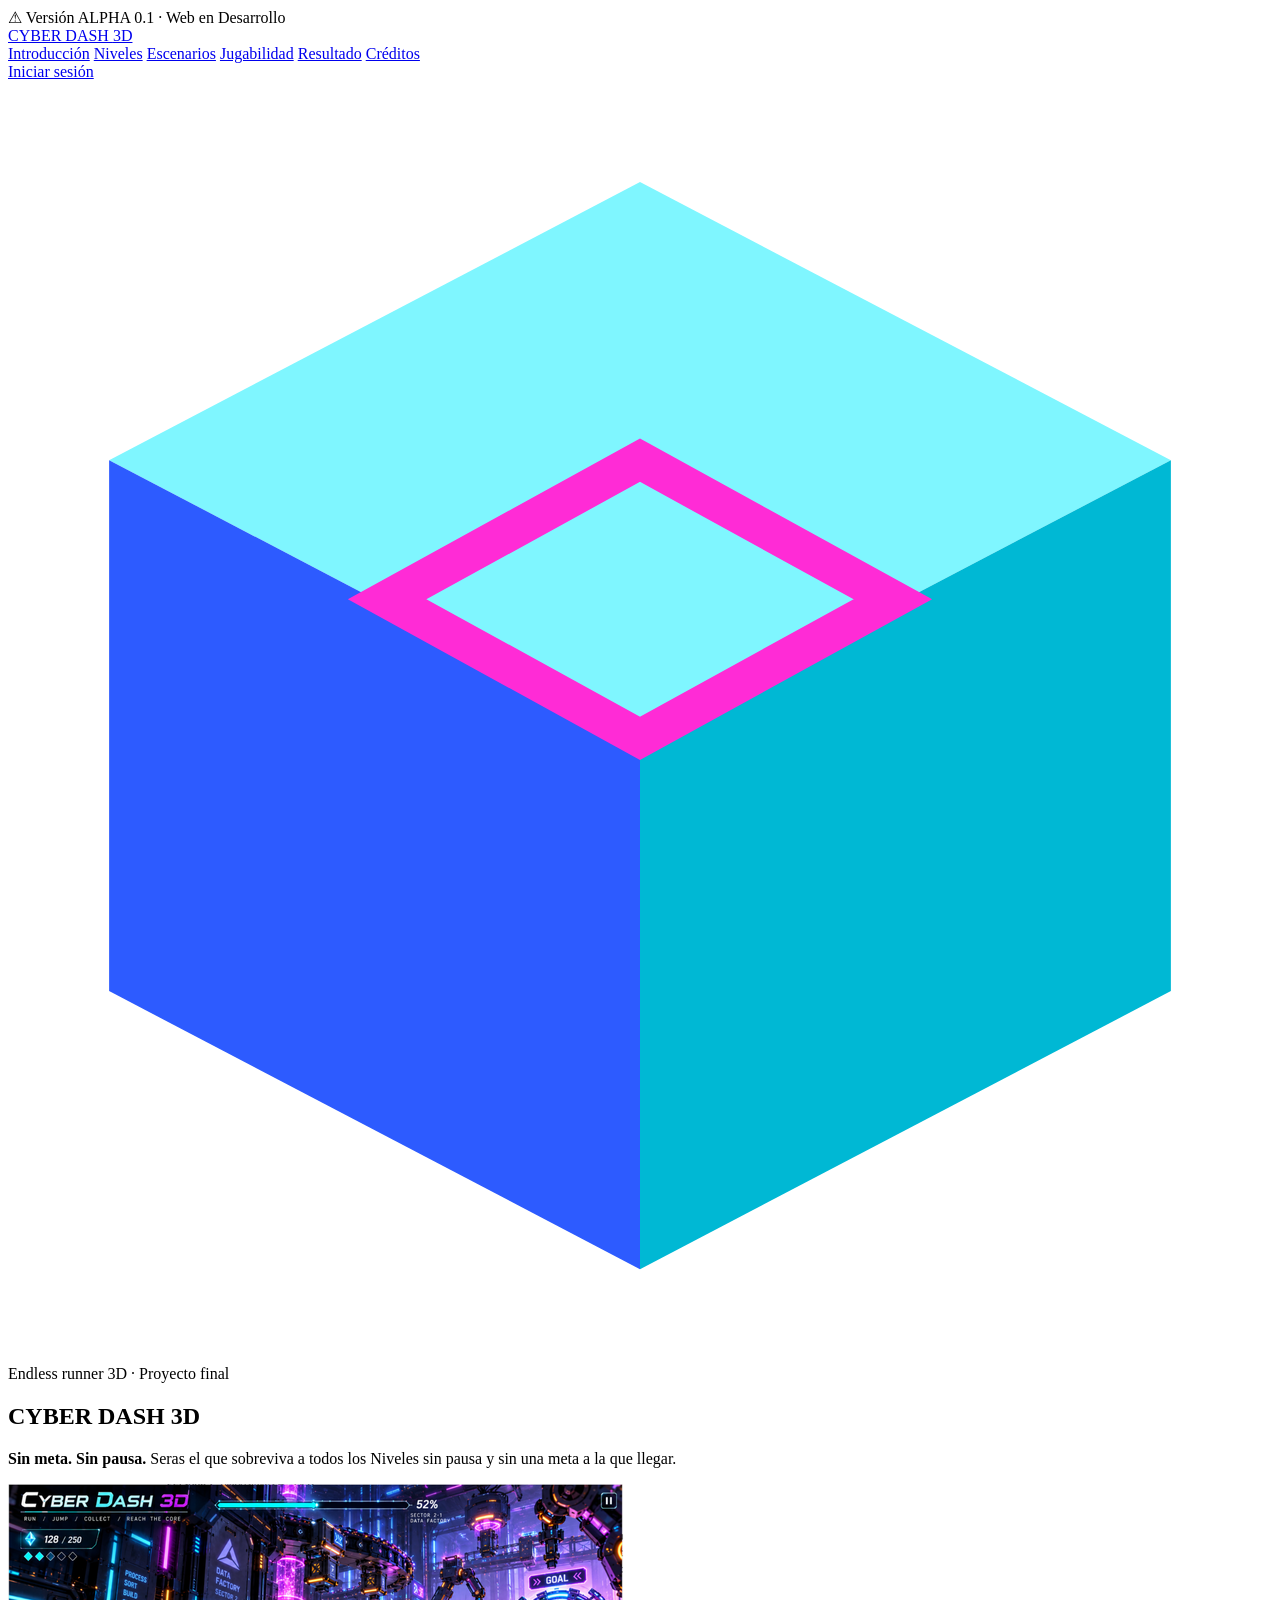
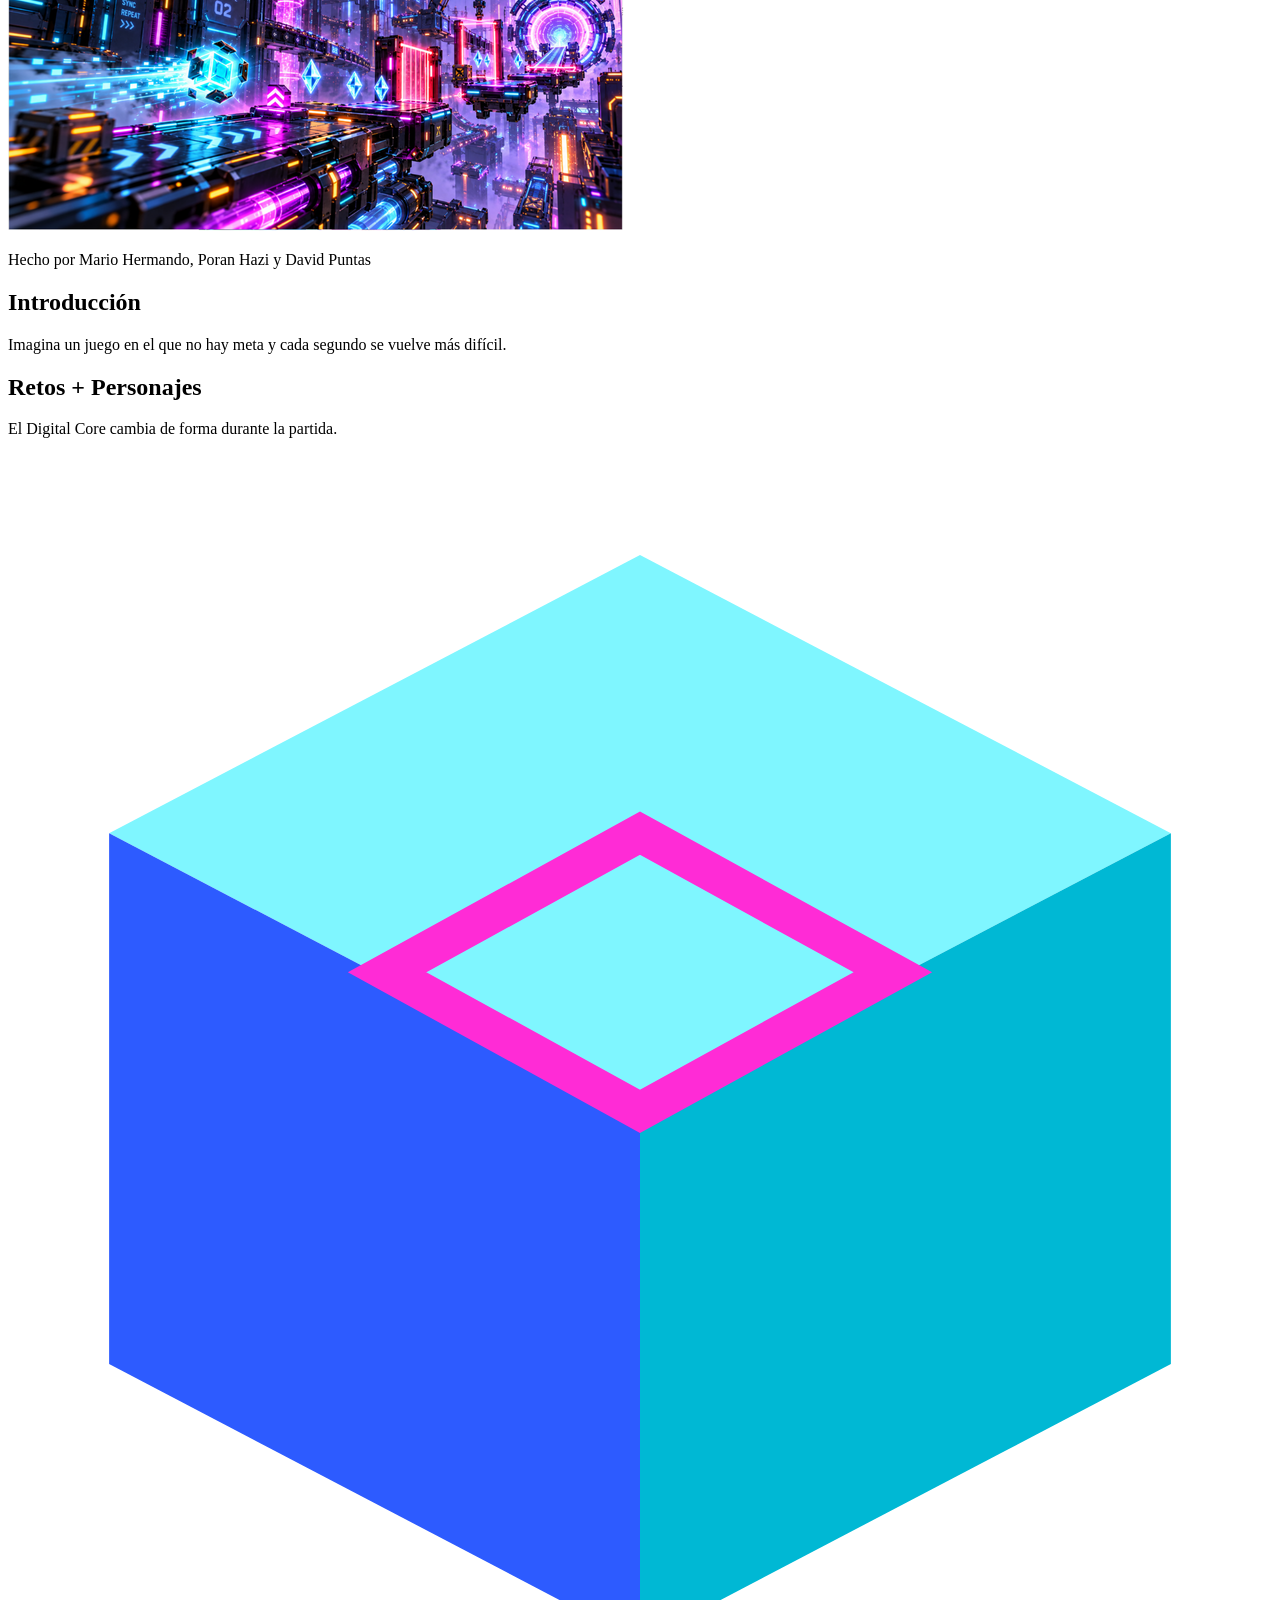
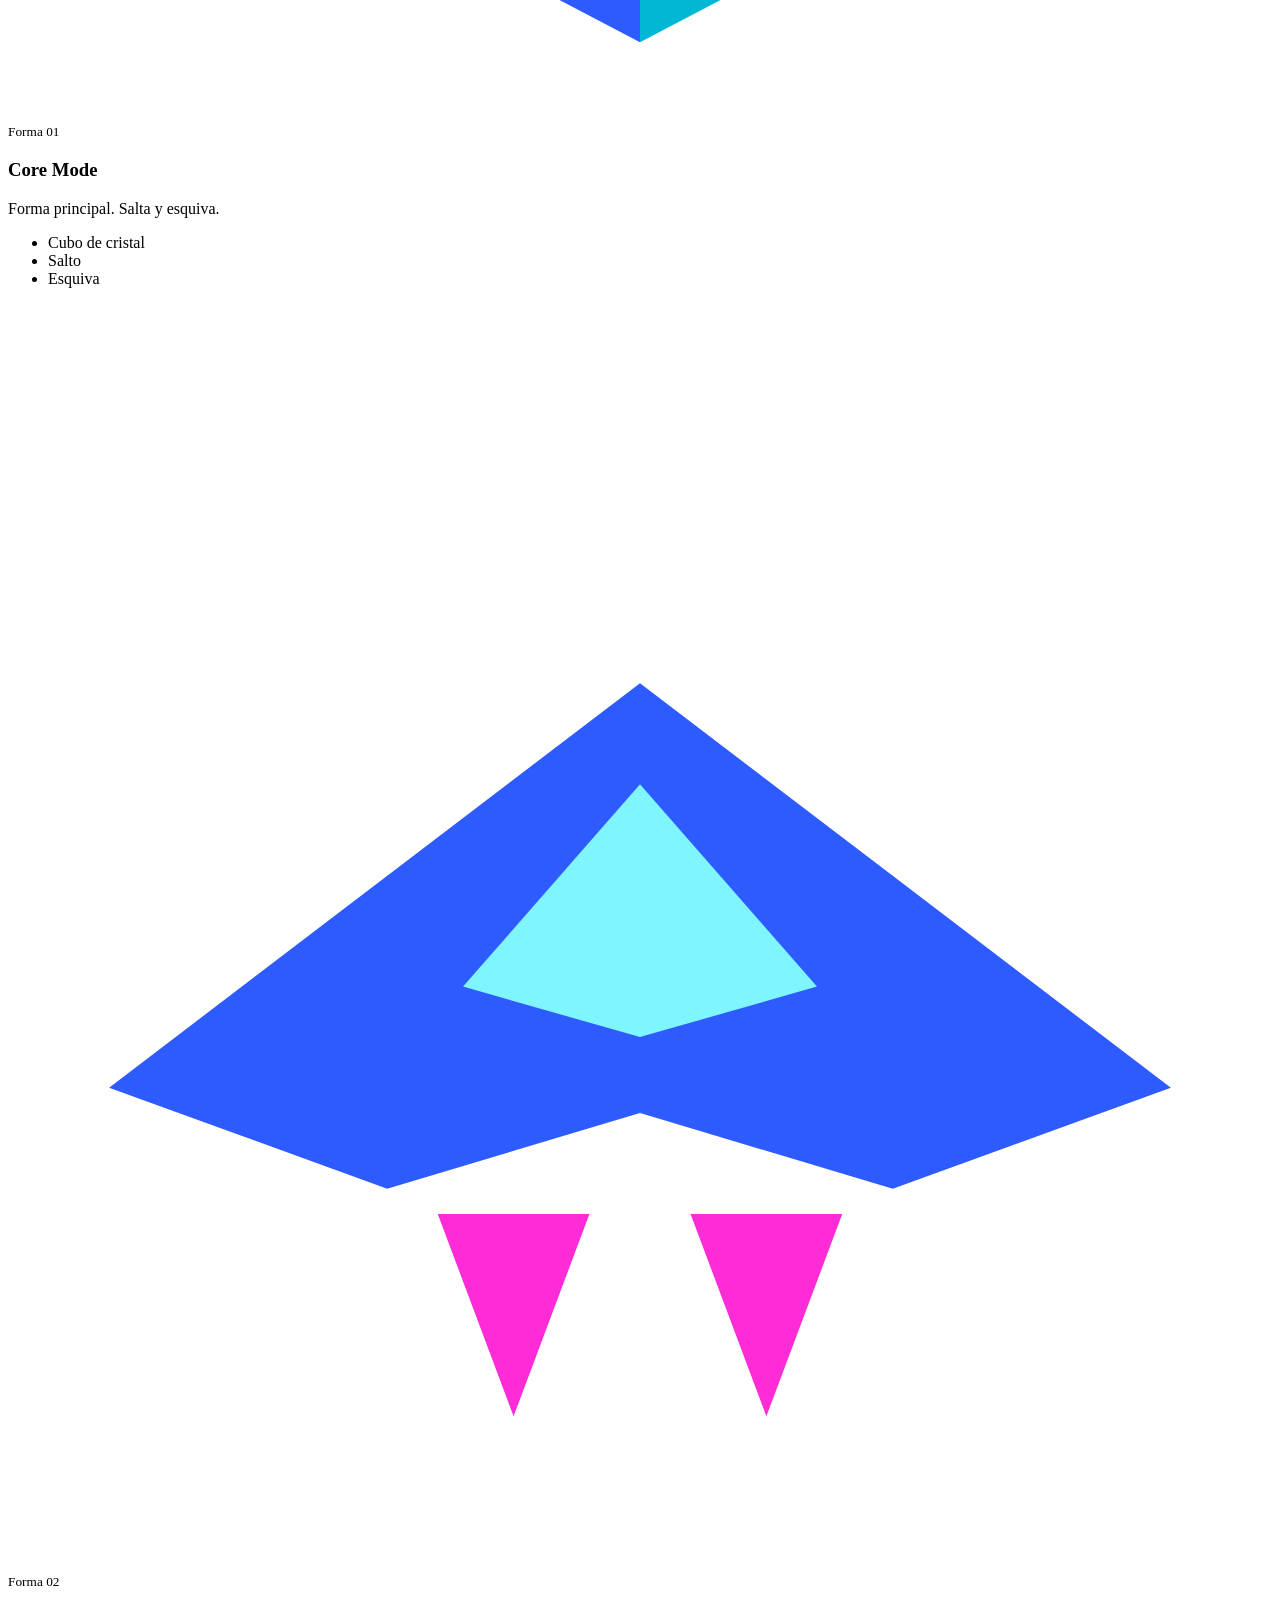
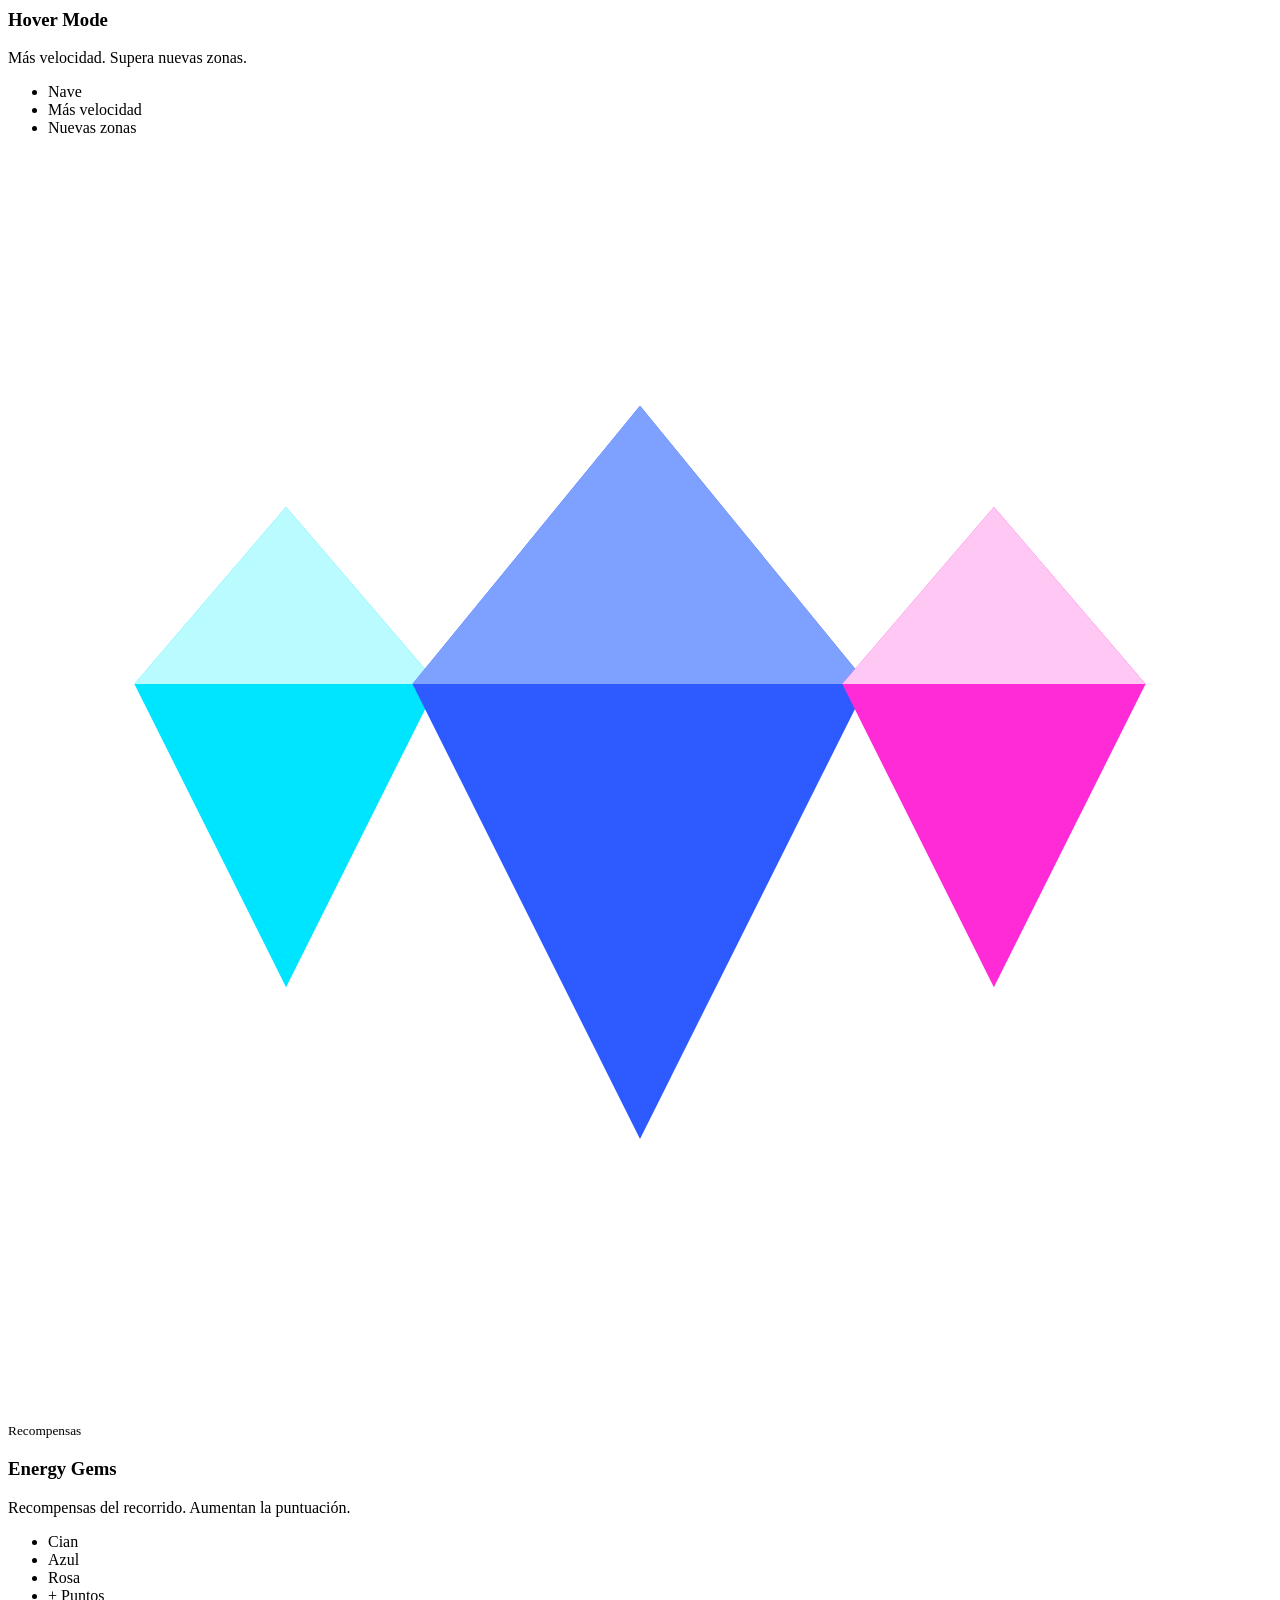
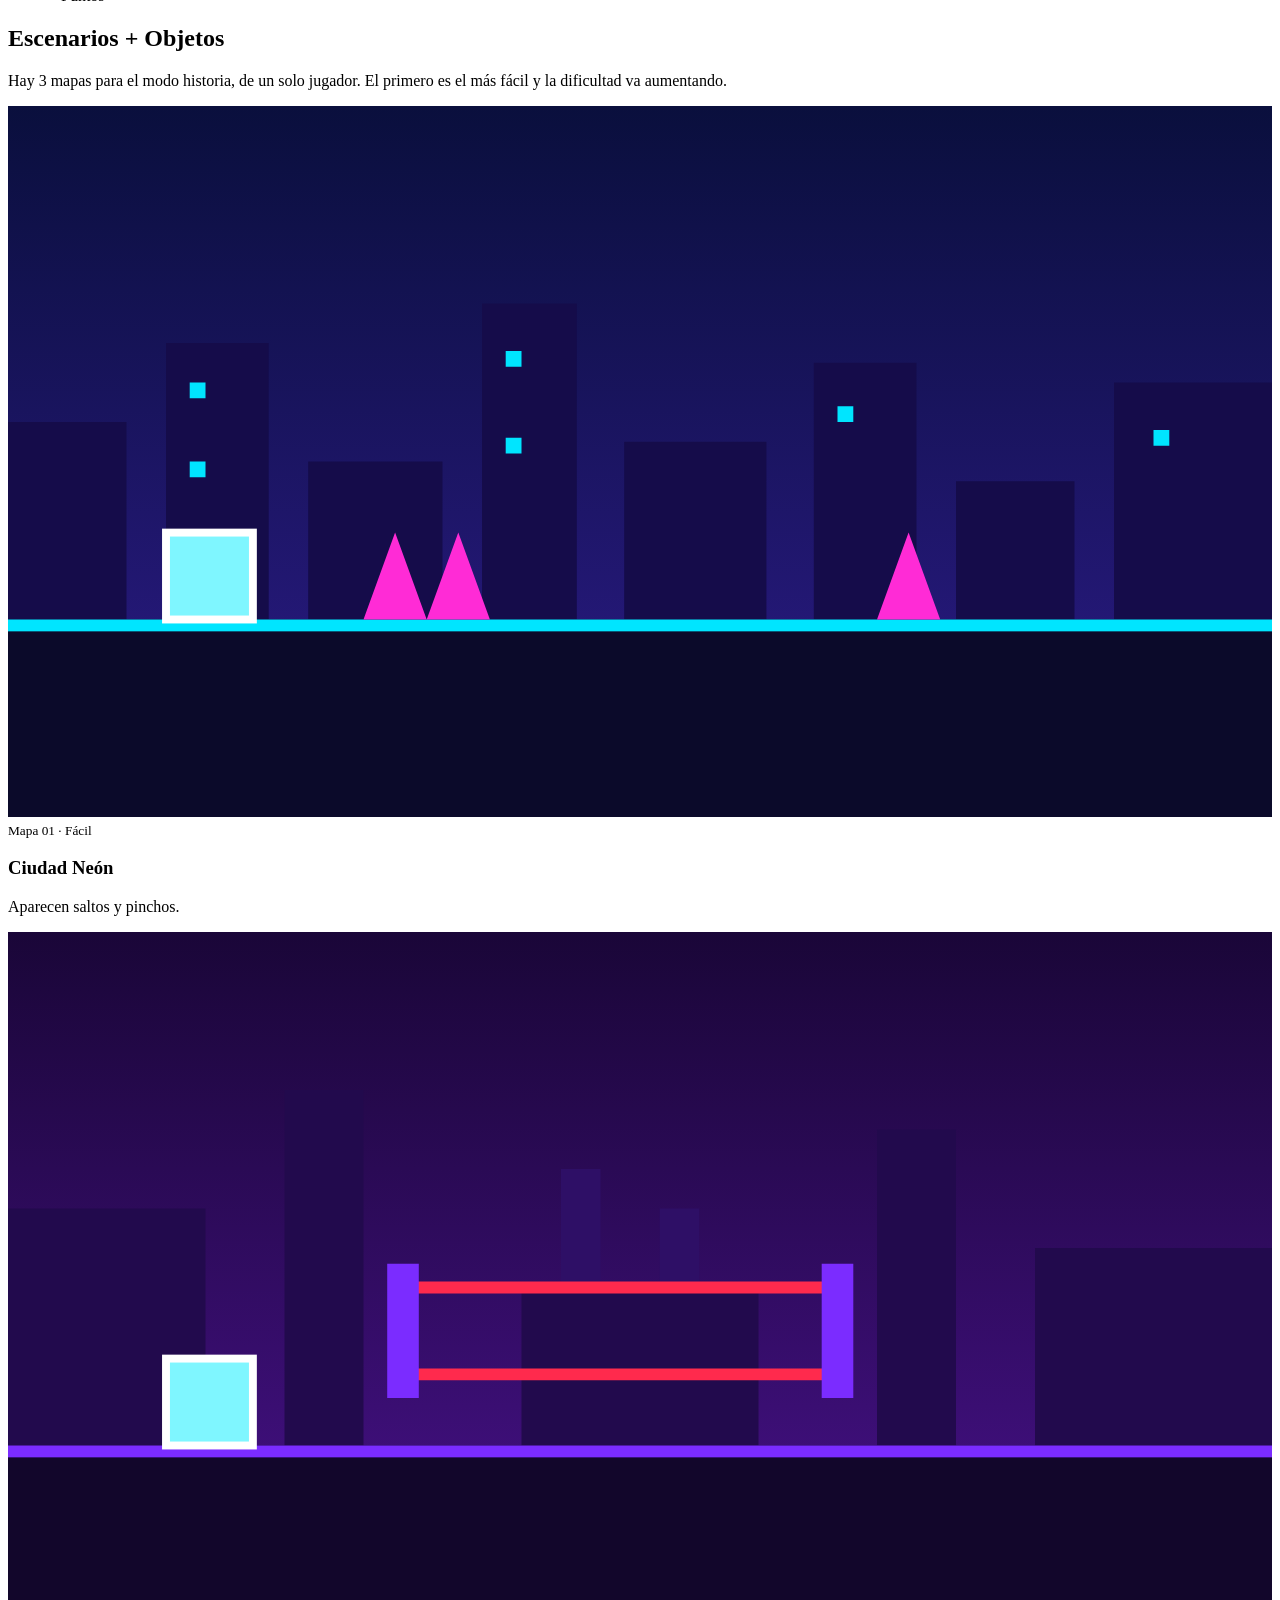
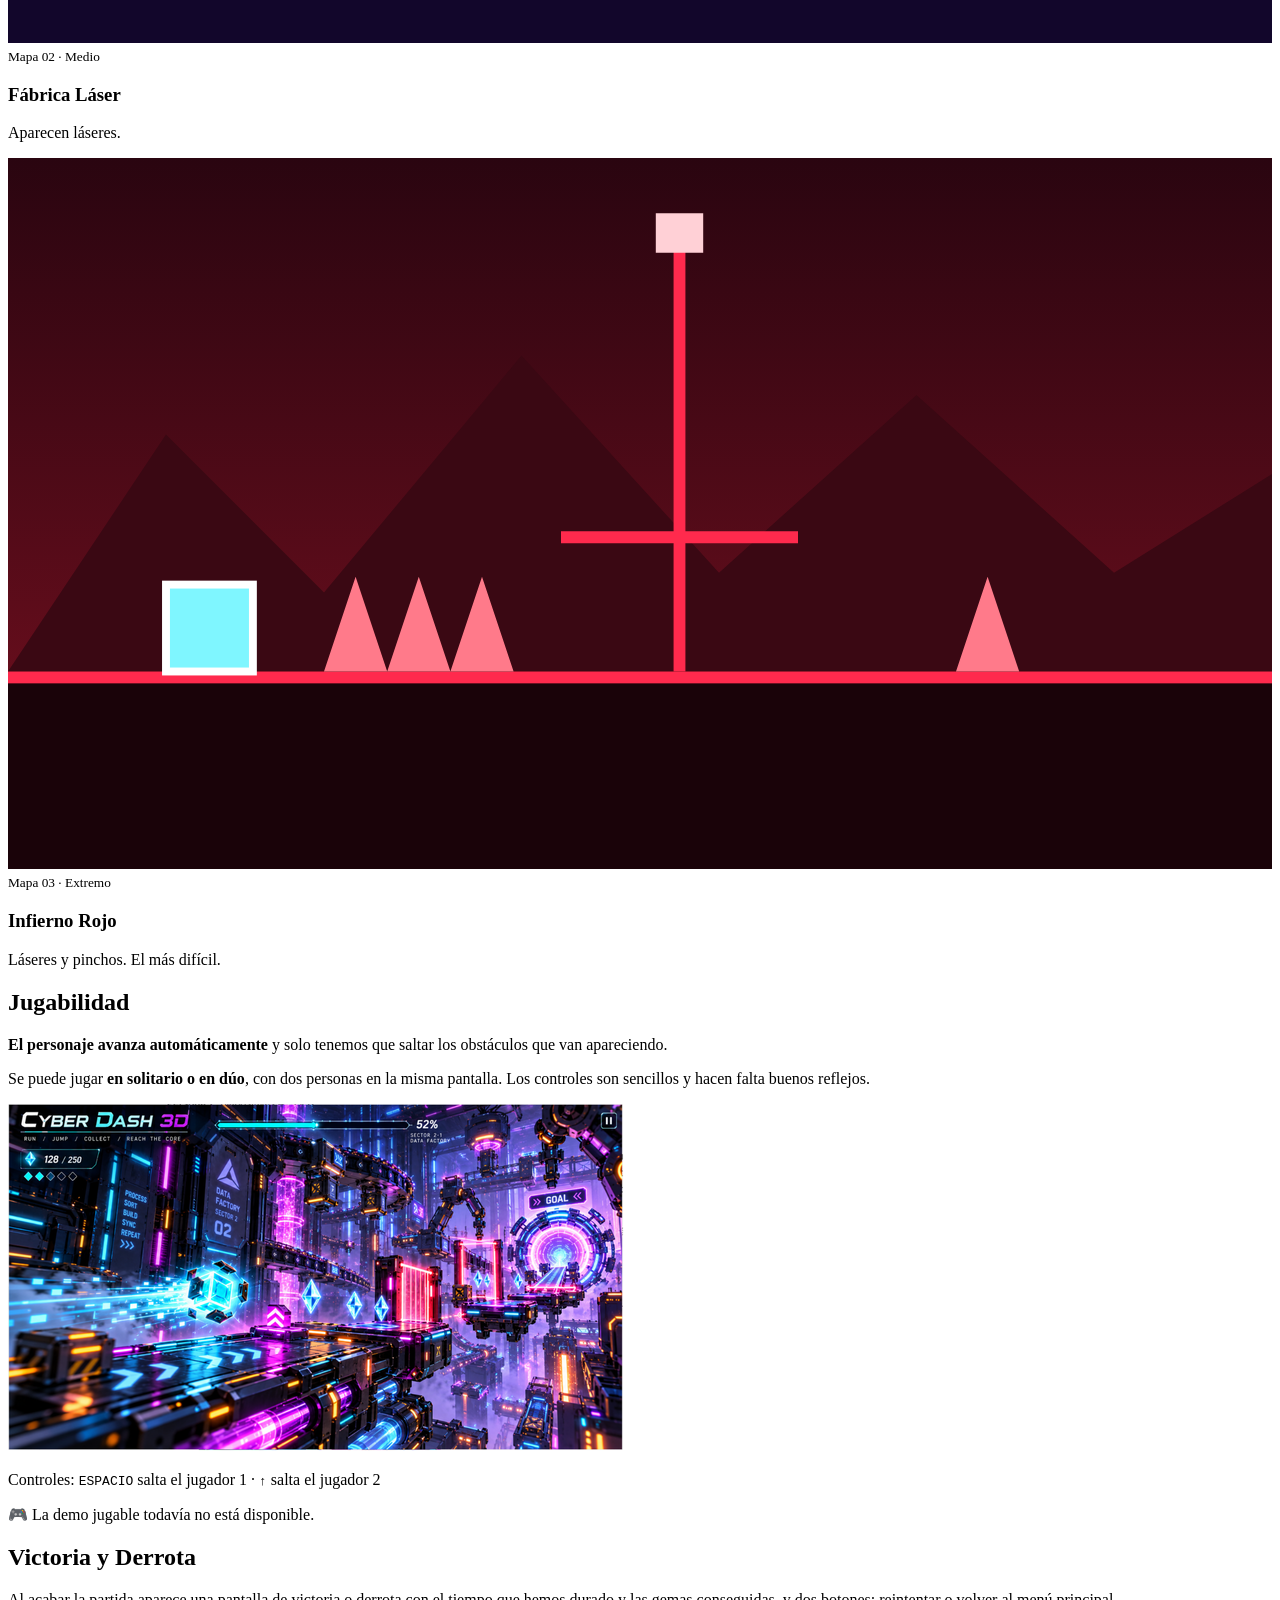
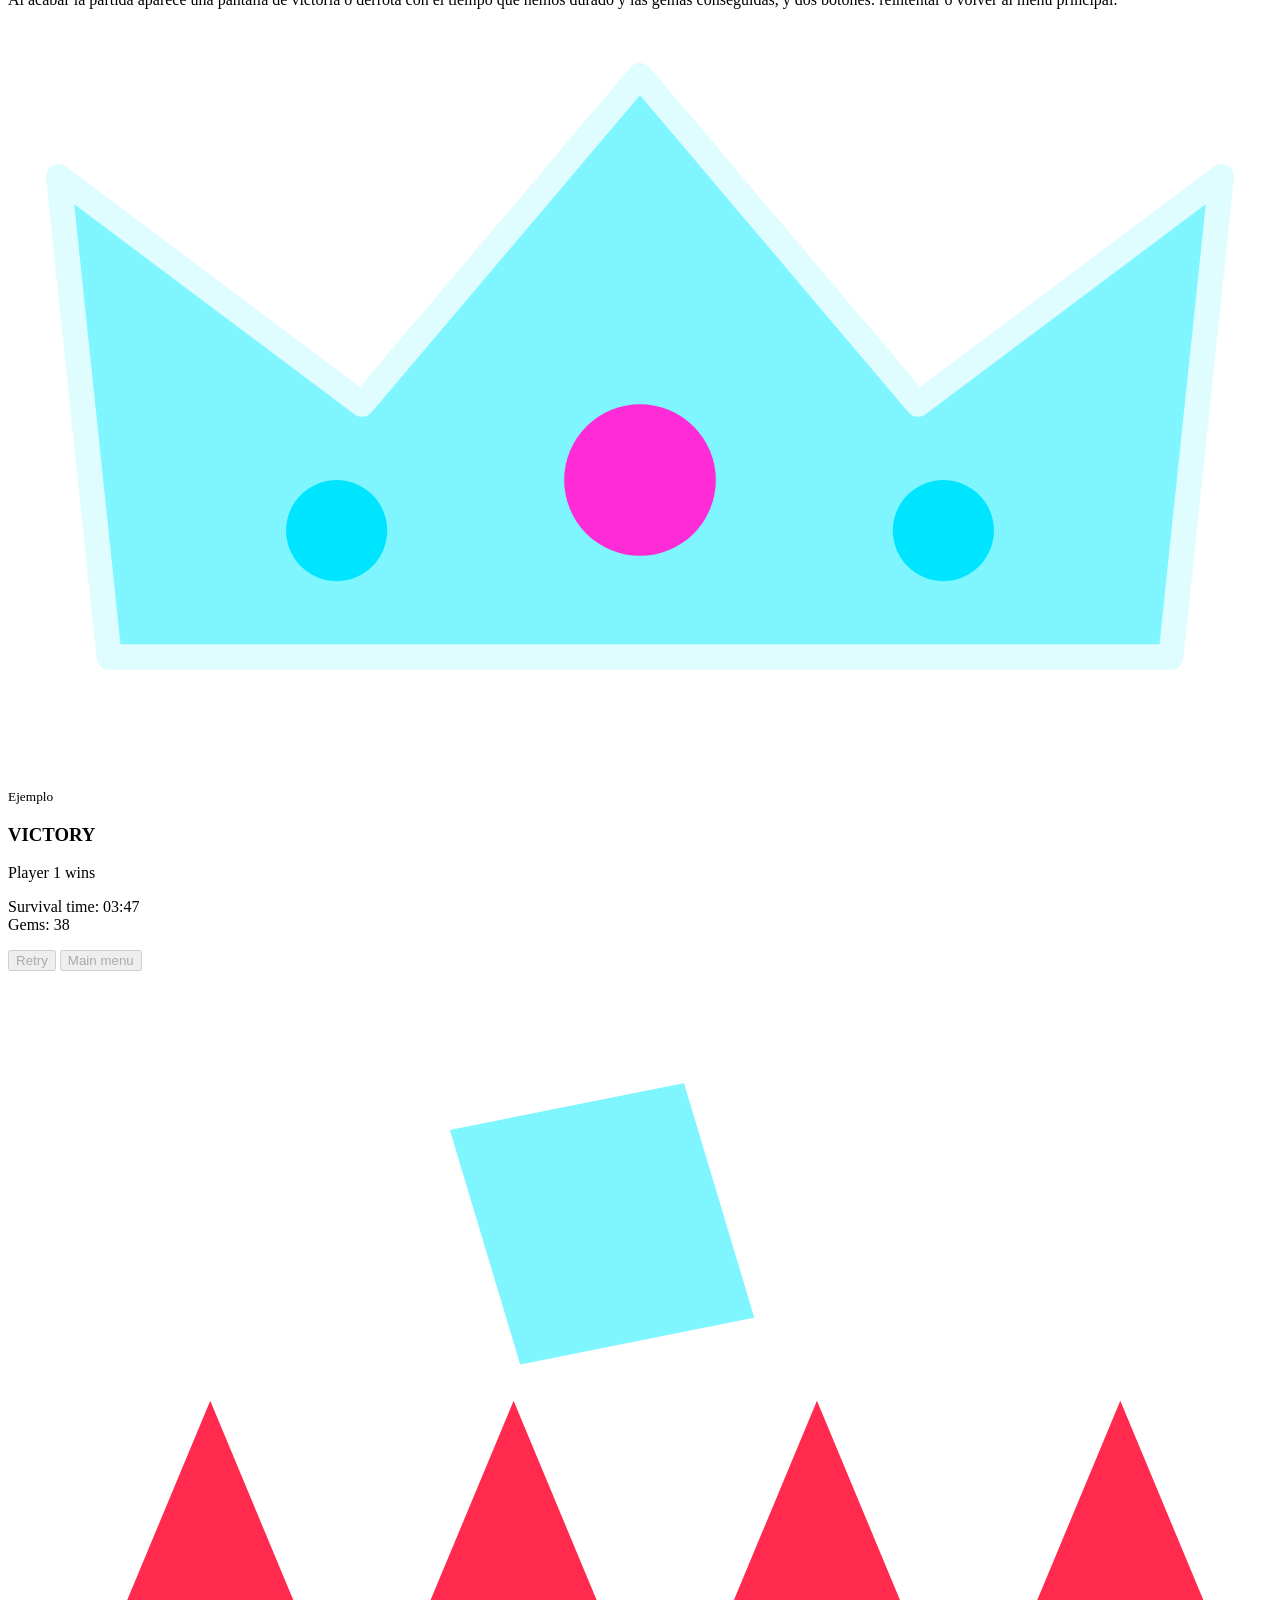
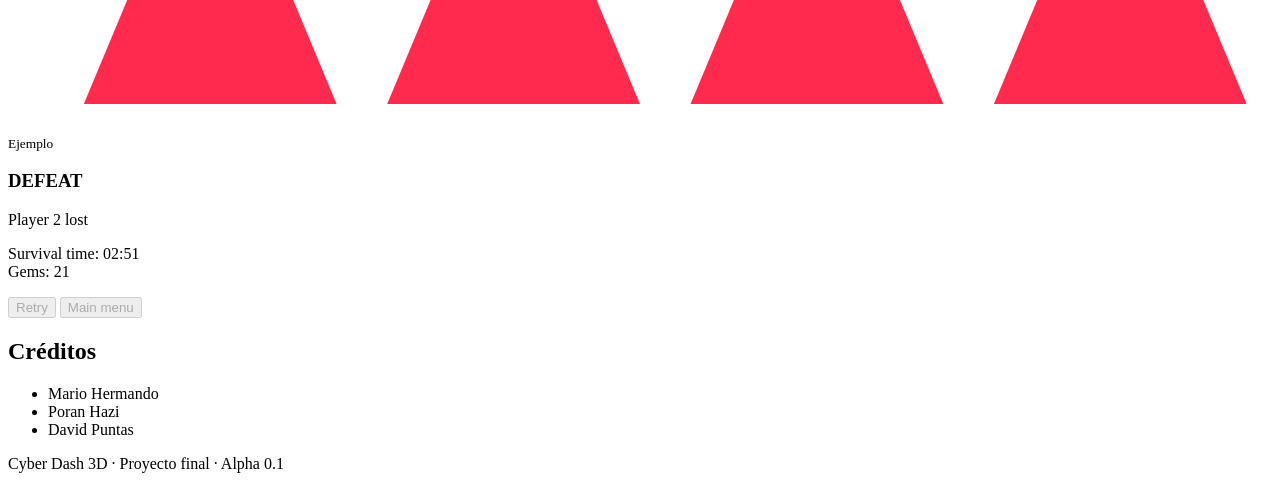
==== index.html @ bac9cc47 "Pagina" ====
<!DOCTYPE html>
<!-- ======================================================================
     CYBER DASH 3D · Prototipo ALPHA 0.1
     Archivos: index.html (estructura y contenido) + styles.css (estilo)
     Las imágenes del juego son SVG en línea (no hay archivos de imagen
     externos), así que se pueden editar directamente aquí.
 
     ÍNDICE
       1. Banner alpha
       2. Cabecera / navegación
       3. Inicio (hero)
       4. Introducción
       5. Retos + Personajes
       6. Escenarios + Objetos (3 mapas)
       7. Jugabilidad
       8. Victoria y Derrota
       9. Créditos
      10. Pie de página
     ====================================================================== -->
<html lang="es">
 
<!-- ===================== CABECERA TÉCNICA (no se ve) ===================== -->
<head>
  <!-- Codificación de caracteres (tildes, ñ, símbolos) -->
  <meta charset="utf-8">
  <!-- Hace que la página se adapte al ancho del móvil -->
  <meta name="viewport" content="width=device-width, initial-scale=1">
  <!-- Título de la pestaña del navegador -->
  <title>Cyber Dash 3D · Alpha</title>
  <!-- Descripción que usan los buscadores -->
  <meta name="description" content="Cyber Dash 3D, endless runner de Mario Hermando, Poran Hazi y David Puntas. Prototipo alpha.">
  <!-- Enlace a la hoja de estilos -->
  <link rel="stylesheet" href="styles.css">
</head>
 
<body>
 
  <!-- ===================== 1. BANNER ALPHA ===================== -->
  <!-- Franja amarilla que avisa de que la web está en construcción -->
  <div class="alpha-banner">⚠ Versión ALPHA 0.1 · Web en Desarrollo</div>
 
  <!-- ===================== 2. CABECERA / NAVEGACIÓN ===================== -->
  <header class="nav">
    <!-- Logo: lleva a la sección de inicio -->
    <a class="brand" href="#inicio">CYBER DASH <span>3D</span></a>
 
    <!-- Menú (al lado del logo): cada enlace salta a la sección con ese id -->
    <nav>
      <a href="#introduccion">Introducción</a>
      <a href="#retos">Niveles</a>
      <a href="#escenarios">Escenarios</a>
      <a href="#jugabilidad">Jugabilidad</a>
      <a href="#resultados">Resultado</a>
      <a href="#creditos">Créditos</a>
    </nav>
 
    <!-- Botón de iniciar sesión (a la derecha). Todavía no hace nada: es solo diseño -->
    <a class="login" href="#">Iniciar sesión</a>
  </header>
 
  <!-- ===================== CONTENIDO PRINCIPAL ===================== -->
  <main>
 
    <!-- ===================== 3. INICIO (HERO) ===================== -->
    <section class="hero" id="inicio">
 
      <!-- IMAGEN: Digital Core, el cubo protagonista (cubo isométrico) -->
      <svg class="art hero-art" viewBox="0 0 100 100" role="img" aria-label="Digital Core, el cubo de energía">
        <!-- Cara superior -->
        <path d="M50 8 92 30 50 52 8 30z" fill="#7ff6ff"/>
        <!-- Cara izquierda -->
        <path d="M8 30 50 52 50 94 8 72z" fill="#2d5bff"/>
        <!-- Cara derecha -->
        <path d="M92 30 50 52 50 94 92 72z" fill="#00b8d4"/>
        <!-- Detalle magenta del centro -->
        <path d="M50 30 70 41 50 52 30 41z" fill="none" stroke="#ff2bd6" stroke-width="3"/>
      </svg>
 
      <!-- Etiqueta pequeña sobre el título -->
      <p class="tag">Endless runner 3D · Proyecto final</p>
      <!-- Título principal -->
      <h1>CYBER DASH <span>3D</span></h1>
      <!-- Frase descriptiva -->
      <p class="sub"><strong>Sin meta. Sin pausa.</strong> Seras el que sobreviva a todos los Niveles sin pausa y sin una meta a la que llegar.</p>
      <!-- Captura del juego (solo imagen, sin enlace) -->
      <img class="hero-shot" src="cyber-dash.png" alt="Captura de Cyber Dash 3D: el cubo corriendo por la Data Factory">
      <!-- Autores -->
      <p class="authors">Hecho por Mario Hermando, Poran Hazi y David Puntas</p>
    </section>
 
    <!-- ===================== 4. INTRODUCCIÓN ===================== -->
    <section id="introduccion">
      <h2>Introducción</h2>
      <p class="lead">Imagina un juego en el que no hay meta y cada segundo se vuelve más difícil.</p>
    </section>
 
    <!-- ===================== 5. RETOS + PERSONAJES ===================== -->
    <section id="retos">
      <h2>Retos + Personajes</h2>
      <p class="lead">El Digital Core cambia de forma durante la partida.</p>
 
      <!-- Rejilla de 3 tarjetas -->
      <div class="grid">
 
        <!-- Tarjeta 1: forma principal -->
        <article class="card">
          <!-- IMAGEN: cubo de cristal (Core Mode) -->
          <svg class="art card-art" viewBox="0 0 100 100" role="img" aria-label="Core Mode: cubo de cristal">
            <path d="M50 8 92 30 50 52 8 30z" fill="#7ff6ff"/>
            <path d="M8 30 50 52 50 94 8 72z" fill="#2d5bff"/>
            <path d="M92 30 50 52 50 94 92 72z" fill="#00b8d4"/>
            <path d="M50 30 70 41 50 52 30 41z" fill="none" stroke="#ff2bd6" stroke-width="3"/>
          </svg>
          <small>Forma 01</small>
          <h3>Core Mode</h3>
          <p>Forma principal. Salta y esquiva.</p>
          <ul><li>Cubo de cristal</li><li>Salto</li><li>Esquiva</li></ul>
        </article>
 
        <!-- Tarjeta 2: transformación en nave -->
        <article class="card">
          <!-- IMAGEN: nave (Hover Mode) -->
          <svg class="art card-art" viewBox="0 0 100 100" role="img" aria-label="Hover Mode: nave">
            <!-- Cuerpo de la nave -->
            <path d="M8 62 50 30 92 62 70 70 50 64 30 70z" fill="#2d5bff"/>
            <!-- Cabina -->
            <path d="M36 54 50 38 64 54 50 58z" fill="#7ff6ff"/>
            <!-- Propulsores -->
            <path d="M34 72 40 88 46 72zM54 72 60 88 66 72z" fill="#ff2bd6"/>
          </svg>
          <small>Forma 02</small>
          <h3>Hover Mode</h3>
          <p>Más velocidad. Supera nuevas zonas.</p>
          <ul><li>Nave</li><li>Más velocidad</li><li>Nuevas zonas</li></ul>
        </article>
 
        <!-- Tarjeta 3: recompensas -->
        <article class="card">
          <!-- IMAGEN: las tres gemas de energía (cian, azul y rosa) -->
          <svg class="art card-art" viewBox="0 0 100 100" role="img" aria-label="Energy Gems: gemas cian, azul y rosa">
            <!-- Gema cian -->
            <path d="M22 28 34 42 22 66 10 42z" fill="#00e5ff"/>
            <path d="M22 28 34 42H10z" fill="#b9fbff"/>
            <!-- Gema azul (central, más grande) -->
            <path d="M50 20 68 42 50 78 32 42z" fill="#2d5bff"/>
            <path d="M50 20 68 42H32z" fill="#7ea0ff"/>
            <!-- Gema rosa -->
            <path d="M78 28 90 42 78 66 66 42z" fill="#ff2bd6"/>
            <path d="M78 28 90 42H66z" fill="#ffc8f4"/>
          </svg>
          <small>Recompensas</small>
          <h3>Energy Gems</h3>
          <p>Recompensas del recorrido. Aumentan la puntuación.</p>
          <ul><li>Cian</li><li>Azul</li><li>Rosa</li><li>+ Puntos</li></ul>
        </article>
      </div>
    </section>
 
    <!-- ===================== 6. ESCENARIOS + OBJETOS ===================== -->
    <section id="escenarios">
      <h2>Escenarios + Objetos</h2>
      <p class="lead">Hay 3 mapas para el modo historia, de un solo jugador. El primero es el más fácil y la dificultad va aumentando.</p>
 
      <div class="grid">
 
        <!-- MAPA 1: Ciudad Neón (azul/cian, saltos y pinchos) -->
        <article class="card">
          <svg class="art map-art" viewBox="0 0 320 180" role="img" aria-label="Mapa 1: ciudad neón con edificios y pinchos">
            <defs>
              <!-- Degradado del cielo -->
              <linearGradient id="sky1" x1="0" y1="0" x2="0" y2="1">
                <stop offset="0" stop-color="#0a0f3d"/><stop offset="1" stop-color="#2d1b8a"/>
              </linearGradient>
            </defs>
            <!-- Fondo -->
            <rect width="320" height="180" fill="url(#sky1)"/>
            <!-- Edificios de fondo -->
            <path d="M0 130V80h30v50zM40 130V60h26v70zM76 130V90h34v40zM120 130V50h24v80zM156 130V85h36v45zM204 130V65h26v65zM240 130V95h30v35zM280 130V70h40v60z" fill="#150c4a"/>
            <!-- Ventanas de neón -->
            <path d="M46 70h4v4h-4zM46 90h4v4h-4zM126 62h4v4h-4zM126 84h4v4h-4zM210 76h4v4h-4zM290 82h4v4h-4z" fill="#00e5ff"/>
            <!-- Suelo / autopista -->
            <rect y="130" width="320" height="50" fill="#0b0a2a"/>
            <!-- Línea de neón del suelo -->
            <rect y="130" width="320" height="3" fill="#00e5ff"/>
            <!-- Pinchos -->
            <path d="M90 130l8-22 8 22zM106 130l8-22 8 22zM220 130l8-22 8 22z" fill="#ff2bd6"/>
            <!-- Jugador (cubo) -->
            <rect x="40" y="108" width="22" height="22" fill="#7ff6ff" stroke="#fff" stroke-width="2"/>
          </svg>
          <small>Mapa 01 · Fácil</small>
          <h3>Ciudad Neón</h3>
          <p>Aparecen saltos y pinchos.</p>
        </article>
 
        <!-- MAPA 2: Fábrica Láser (violeta, láseres) -->
        <article class="card">
          <svg class="art map-art" viewBox="0 0 320 180" role="img" aria-label="Mapa 2: fábrica violeta con láseres">
            <defs>
              <linearGradient id="sky2" x1="0" y1="0" x2="0" y2="1">
                <stop offset="0" stop-color="#1a0638"/><stop offset="1" stop-color="#4a128f"/>
              </linearGradient>
            </defs>
            <rect width="320" height="180" fill="url(#sky2)"/>
            <!-- Estructuras industriales -->
            <path d="M0 130V70h50v60zM70 130V40h20v90zM130 130V90h60v40zM220 130V50h20v80zM260 130V80h60v50z" fill="#220a4d"/>
            <!-- Chimeneas -->
            <path d="M140 90V60h10v30zM165 90V70h10v20z" fill="#2e0f66"/>
            <!-- Suelo -->
            <rect y="130" width="320" height="50" fill="#12062b"/>
            <rect y="130" width="320" height="3" fill="#7b2cff"/>
            <!-- Láseres (rayos rojos horizontales con emisores) -->
            <path d="M100 90H210M100 112H210" stroke="#ff2a4d" stroke-width="3"/>
            <path d="M96 84h8v34h-8zM206 84h8v34h-8z" fill="#7b2cff"/>
            <!-- Jugador -->
            <rect x="40" y="108" width="22" height="22" fill="#7ff6ff" stroke="#fff" stroke-width="2"/>
          </svg>
          <small>Mapa 02 · Medio</small>
          <h3>Fábrica Láser</h3>
          <p>Aparecen láseres.</p>
        </article>
 
        <!-- MAPA 3: Infierno Rojo (rojo, láseres y pinchos) -->
        <article class="card">
          <svg class="art map-art" viewBox="0 0 320 180" role="img" aria-label="Mapa 3: infierno rojo con láseres y pinchos">
            <defs>
              <linearGradient id="sky3" x1="0" y1="0" x2="0" y2="1">
                <stop offset="0" stop-color="#2a0510"/><stop offset="1" stop-color="#7a1020"/>
              </linearGradient>
            </defs>
            <rect width="320" height="180" fill="url(#sky3)"/>
            <!-- Montañas rojas del fondo -->
            <path d="M0 130 40 70 80 110 130 50 180 105 230 60 280 105 320 80V130z" fill="#3a0813"/>
            <!-- Suelo -->
            <rect y="130" width="320" height="50" fill="#1a0309"/>
            <rect y="130" width="320" height="3" fill="#ff2a4d"/>
            <!-- Pinchos -->
            <path d="M80 130l8-24 8 24zM96 130l8-24 8 24zM112 130l8-24 8 24zM240 130l8-24 8 24z" fill="#ff7a8a"/>
            <!-- Láser vertical y horizontal -->
            <path d="M170 20V130M140 96H200" stroke="#ff2a4d" stroke-width="3"/>
            <path d="M164 14h12v10h-12z" fill="#ffd0d6"/>
            <!-- Jugador -->
            <rect x="40" y="108" width="22" height="22" fill="#7ff6ff" stroke="#fff" stroke-width="2"/>
          </svg>
          <small>Mapa 03 · Extremo</small>
          <h3>Infierno Rojo</h3>
          <p>Láseres y pinchos. El más difícil.</p>
        </article>
      </div>
    </section>
 
    <!-- ===================== 7. JUGABILIDAD ===================== -->
    <section id="jugabilidad">
      <h2>Jugabilidad</h2>
 
      <!-- Dos tarjetas explicando cómo se juega -->
      <div class="grid two">
        <div class="card">
          <p><strong>El personaje avanza automáticamente</strong> y solo tenemos que saltar los obstáculos que van apareciendo.</p>
        </div>
        <div class="card">
          <p>Se puede jugar <strong>en solitario o en dúo</strong>, con dos personas en la misma pantalla. Los controles son sencillos y hacen falta buenos reflejos.</p>
        </div>
      </div>
 
      <!-- Captura del juego -->
      <img class="shot" src="cyber-dash.png" alt="Captura de Cyber Dash 3D: sector 2-1 Data Factory">
 
      <!-- Controles (kbd = tecla del teclado) -->
      <p class="note">Controles: <kbd>ESPACIO</kbd> salta el jugador 1 · <kbd>↑</kbd> salta el jugador 2</p>
      <!-- Aviso: el minijuego se ha quitado en esta fase -->
      <p class="note">🎮 La demo jugable todavía no está disponible.</p>
    </section>
 
    <!-- ===================== 8. VICTORIA Y DERROTA ===================== -->
    <section id="resultados">
      <h2>Victoria y Derrota</h2>
      <p class="lead">Al acabar la partida aparece una pantalla de victoria o derrota con el tiempo que hemos durado y las gemas conseguidas, y dos botones: reintentar o volver al menú principal.</p>
 
      <div class="grid two">
 
        <!-- Pantalla de VICTORIA (ejemplo) -->
        <article class="card win">
          <!-- IMAGEN: corona de victoria -->
          <svg class="art card-art" viewBox="0 0 100 60" role="img" aria-label="Corona de victoria">
            <path d="M8 50 4 12l24 18L50 4l22 26 24-18-4 38z" fill="#7ff6ff" stroke="#dffcff" stroke-width="2" stroke-linejoin="round"/>
            <circle cx="50" cy="36" r="6" fill="#ff2bd6"/>
            <circle cx="26" cy="40" r="4" fill="#00e5ff"/>
            <circle cx="74" cy="40" r="4" fill="#00e5ff"/>
          </svg>
          <small>Ejemplo</small>
          <h3>VICTORY</h3>
          <p>Player 1 wins</p>
          <p>Survival time: 03:47<br>Gems: 38</p>
          <!-- Botones desactivados (aún no hay juego) -->
          <button class="btn" type="button" disabled>Retry</button>
          <button class="btn ghost" type="button" disabled>Main menu</button>
        </article>
 
        <!-- Pantalla de DERROTA (ejemplo) -->
        <article class="card lose">
          <!-- IMAGEN: cubo roto con pinchos (derrota) -->
          <svg class="art card-art" viewBox="0 0 100 60" role="img" aria-label="Cubo sobre pinchos: derrota">
            <!-- Pinchos -->
            <path d="M6 58l10-24 10 24zM30 58l10-24 10 24zM54 58l10-24 10 24zM78 58l10-24 10 24z" fill="#ff2a4d"/>
            <!-- Cubo caído -->
            <path d="M34 12 54 8 60 28 40 32z" fill="#7ff6ff" stroke="#fff" stroke-width="1.5"/>
          </svg>
          <small>Ejemplo</small>
          <h3>DEFEAT</h3>
          <p>Player 2 lost</p>
          <p>Survival time: 02:51<br>Gems: 21</p>
          <button class="btn" type="button" disabled>Retry</button>
          <button class="btn ghost" type="button" disabled>Main menu</button>
        </article>
      </div>
    </section>
 
    <!-- ===================== 9. CRÉDITOS ===================== -->
    <section id="creditos">
      <h2>Créditos</h2>
      <!-- Lista de integrantes del equipo -->
      <ul class="credits">
        <li>Mario Hermando</li>
        <li>Poran Hazi</li>
        <li>David Puntas</li>
      </ul>
    </section>
 
  </main>
 
  <!-- ===================== 10. PIE DE PÁGINA ===================== -->
  <footer>
    <p>Cyber Dash 3D · Proyecto final · Alpha 0.1</p>
  </footer>
 
</body>
</html>
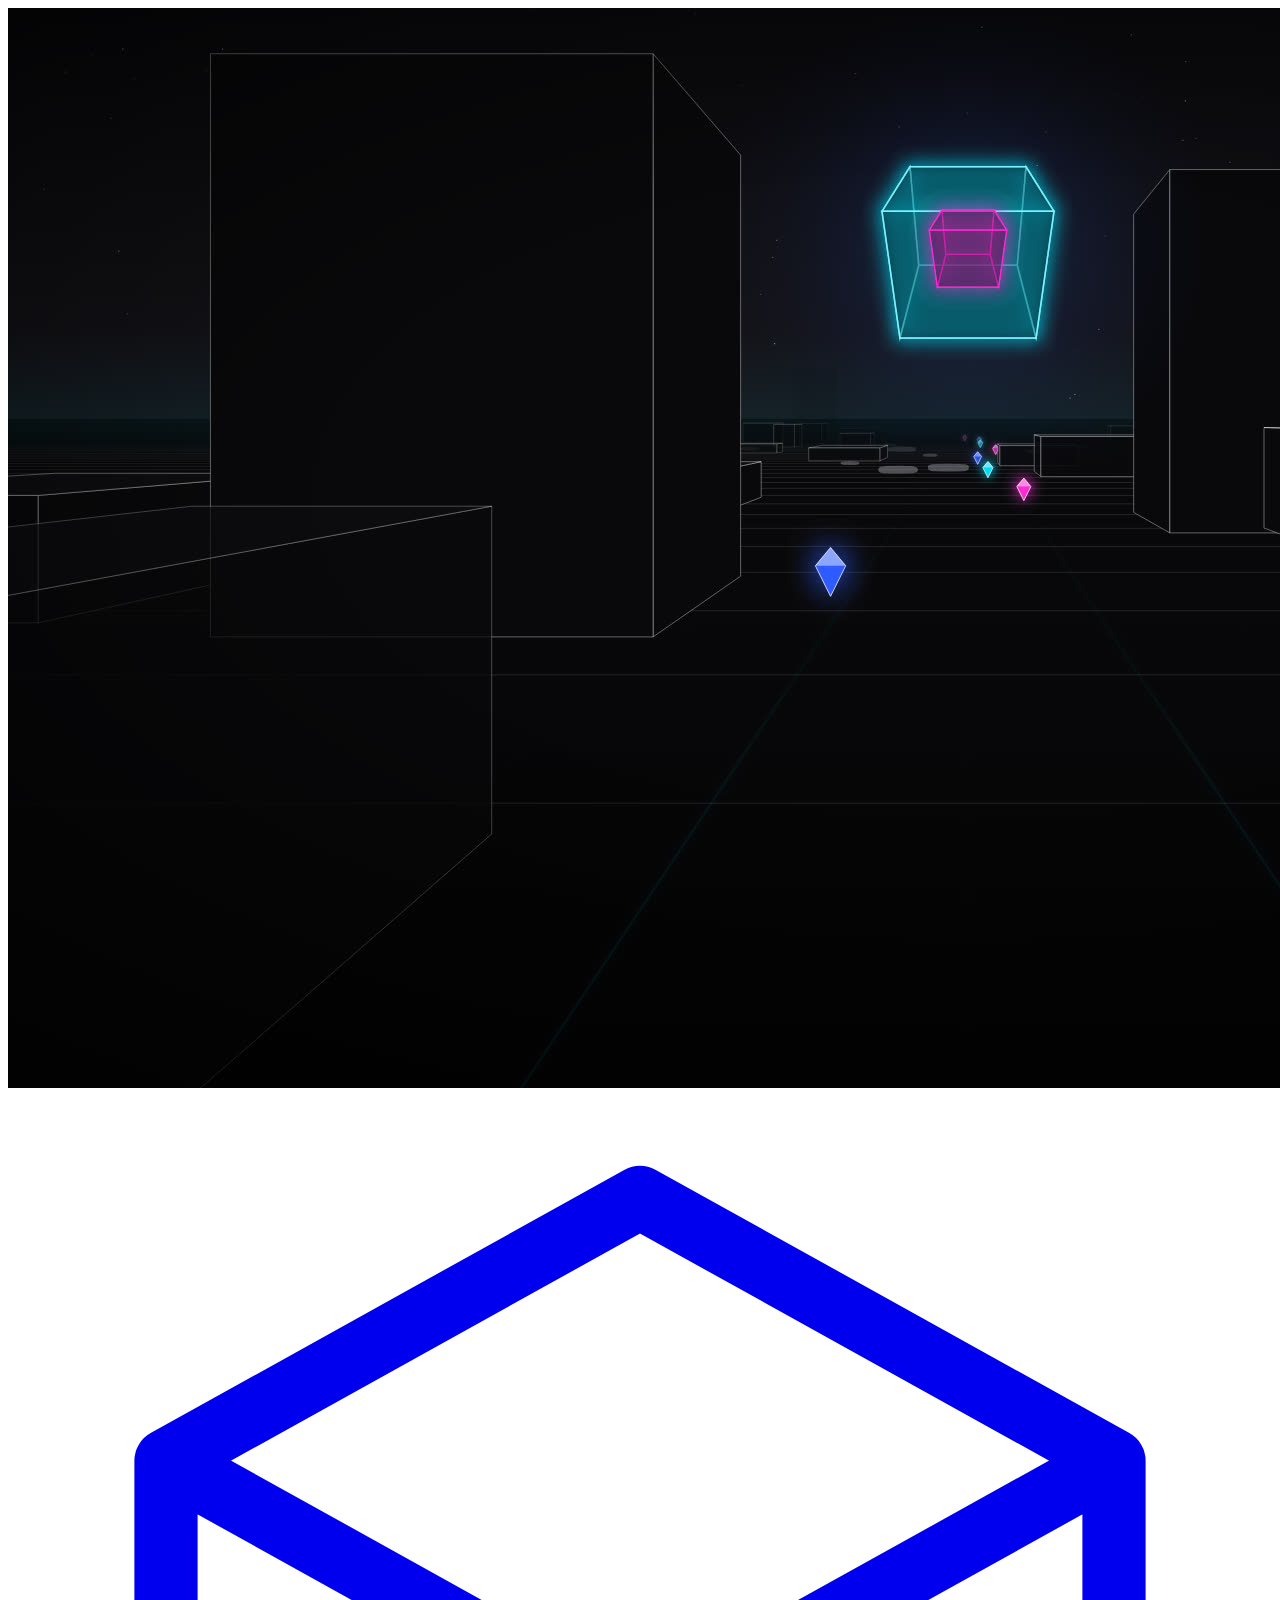
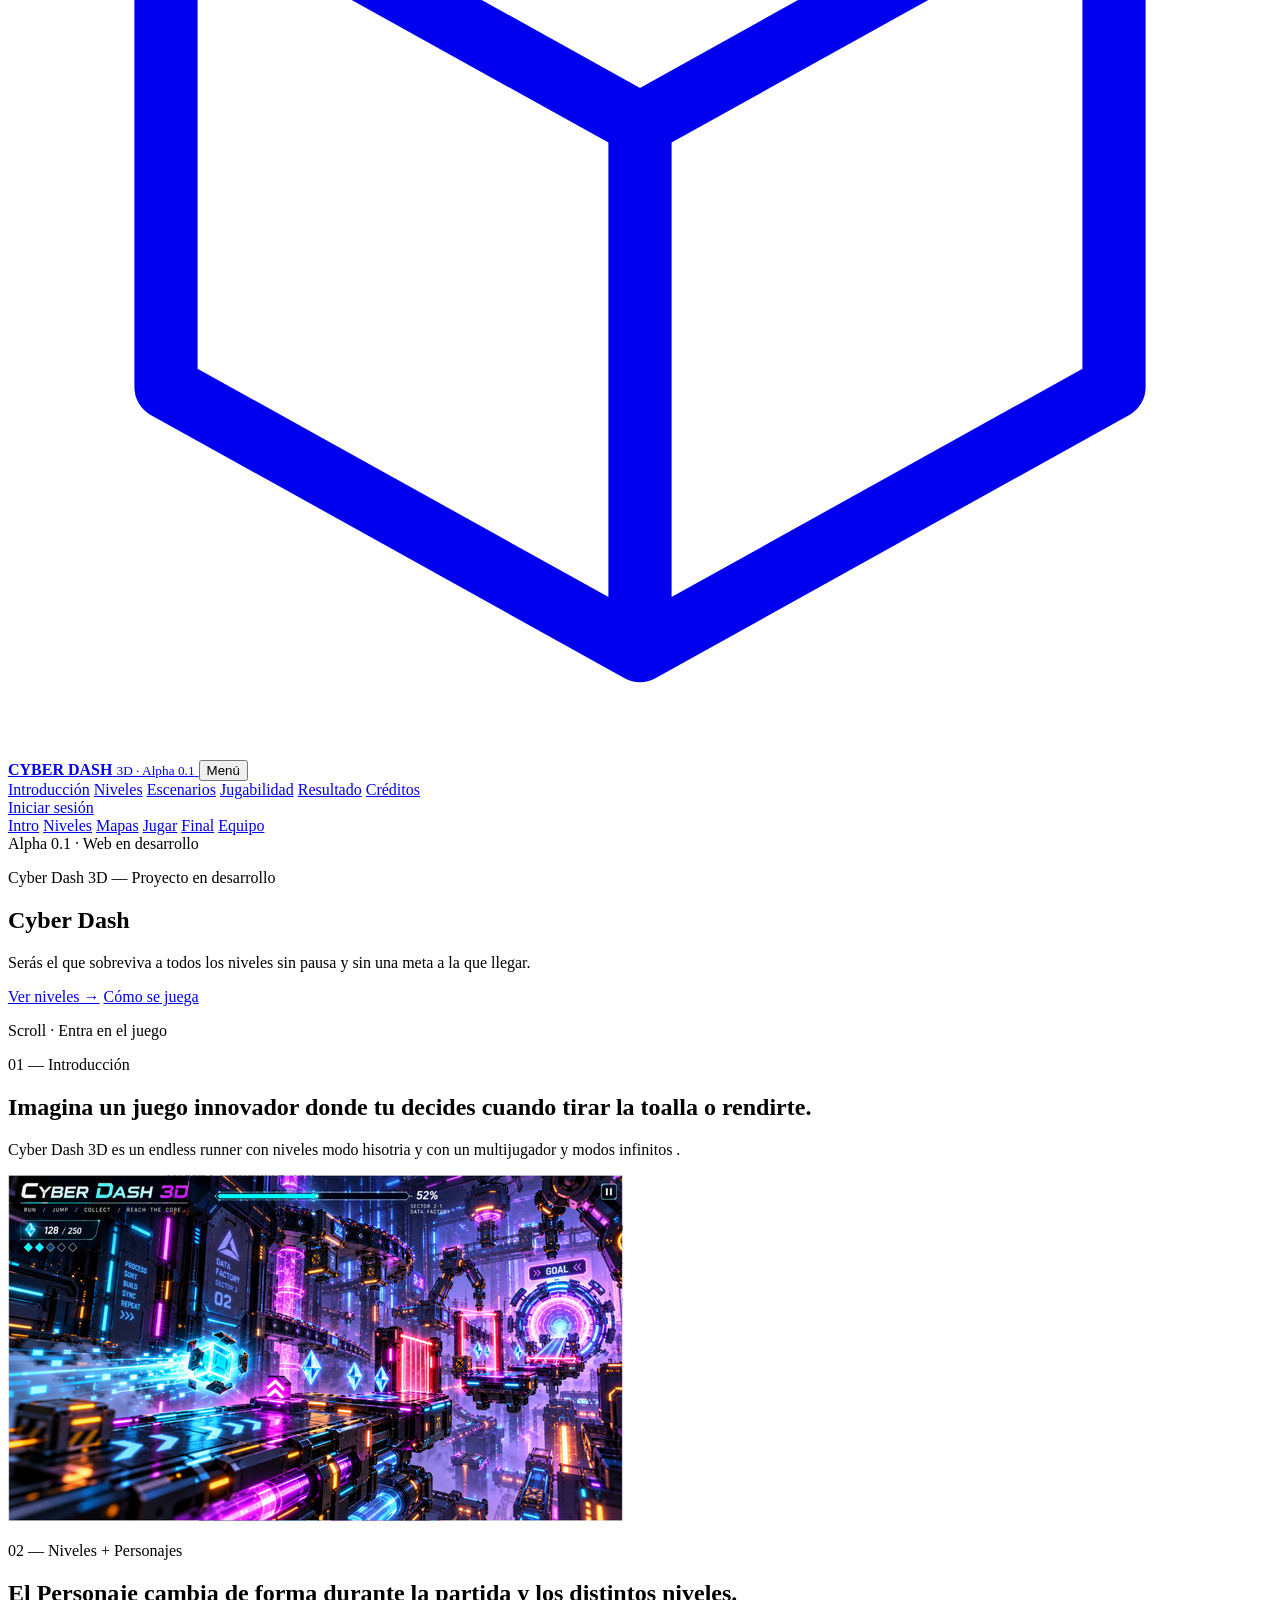
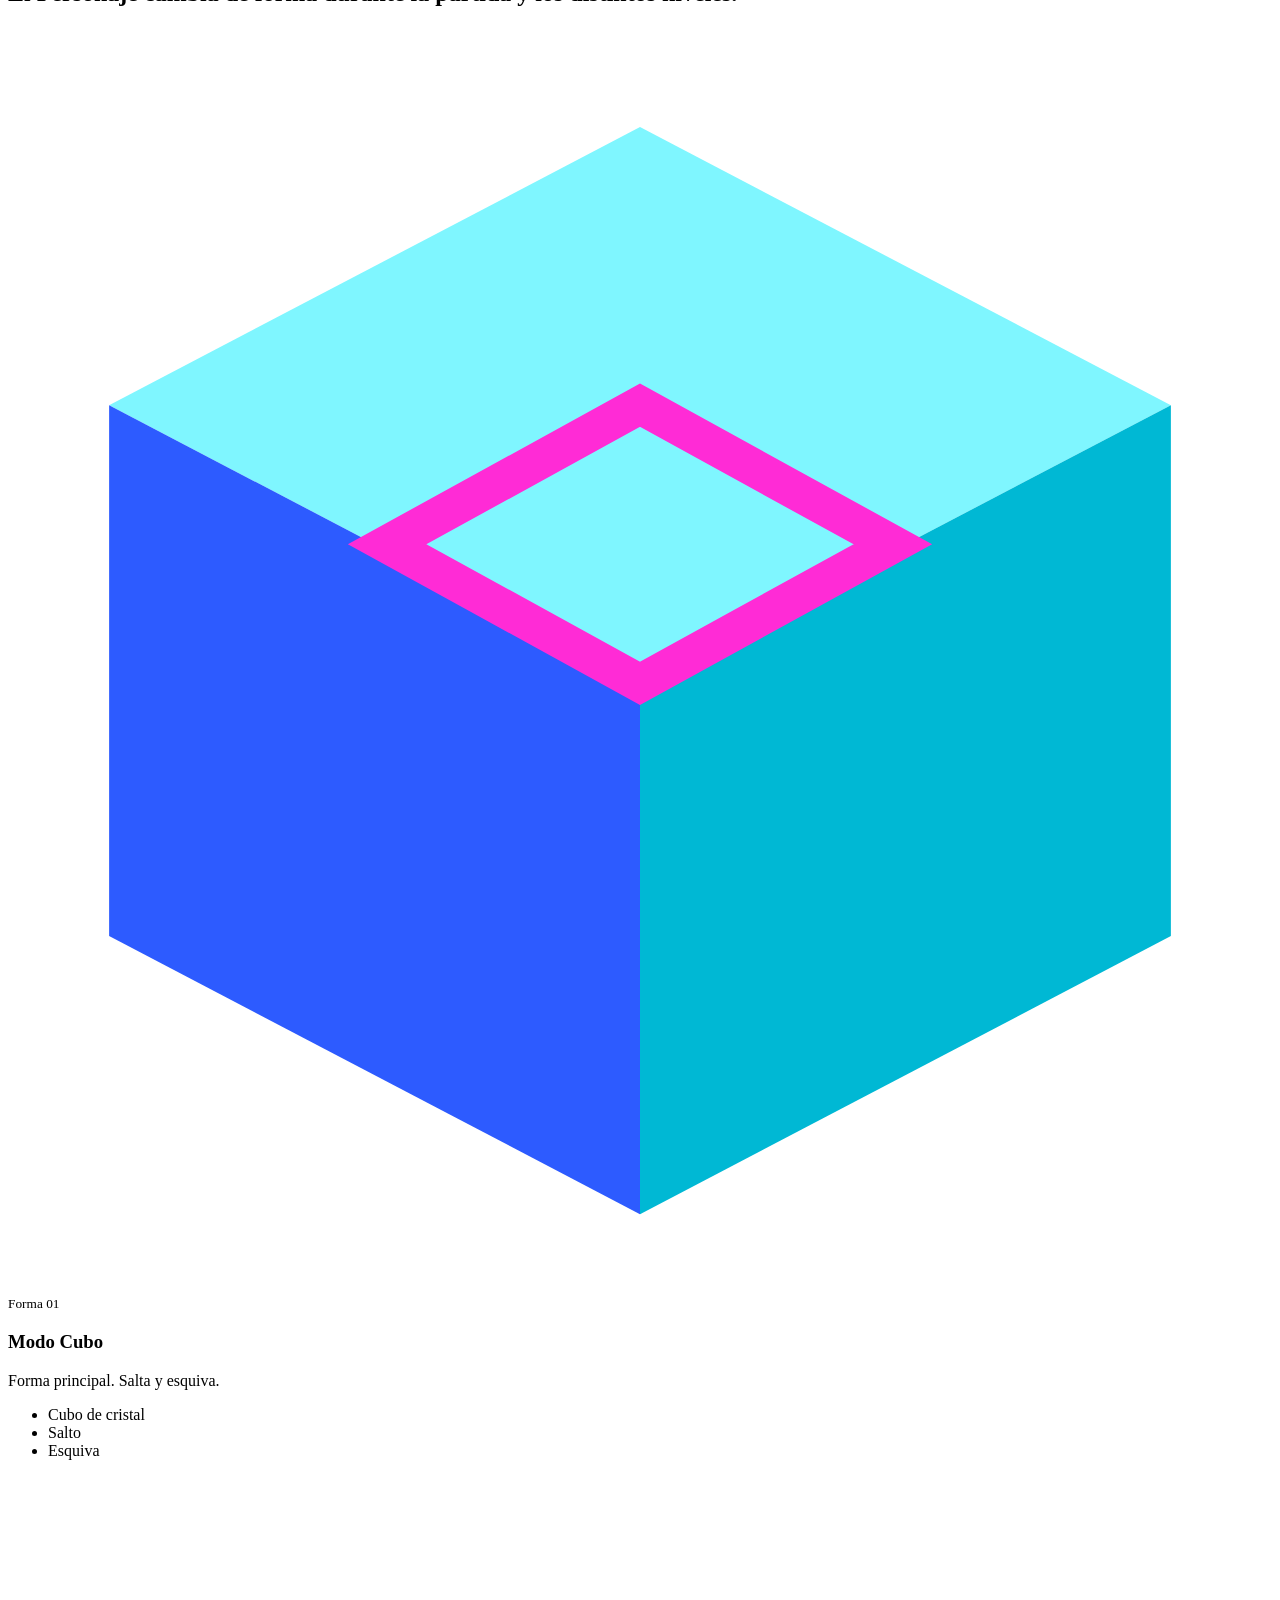
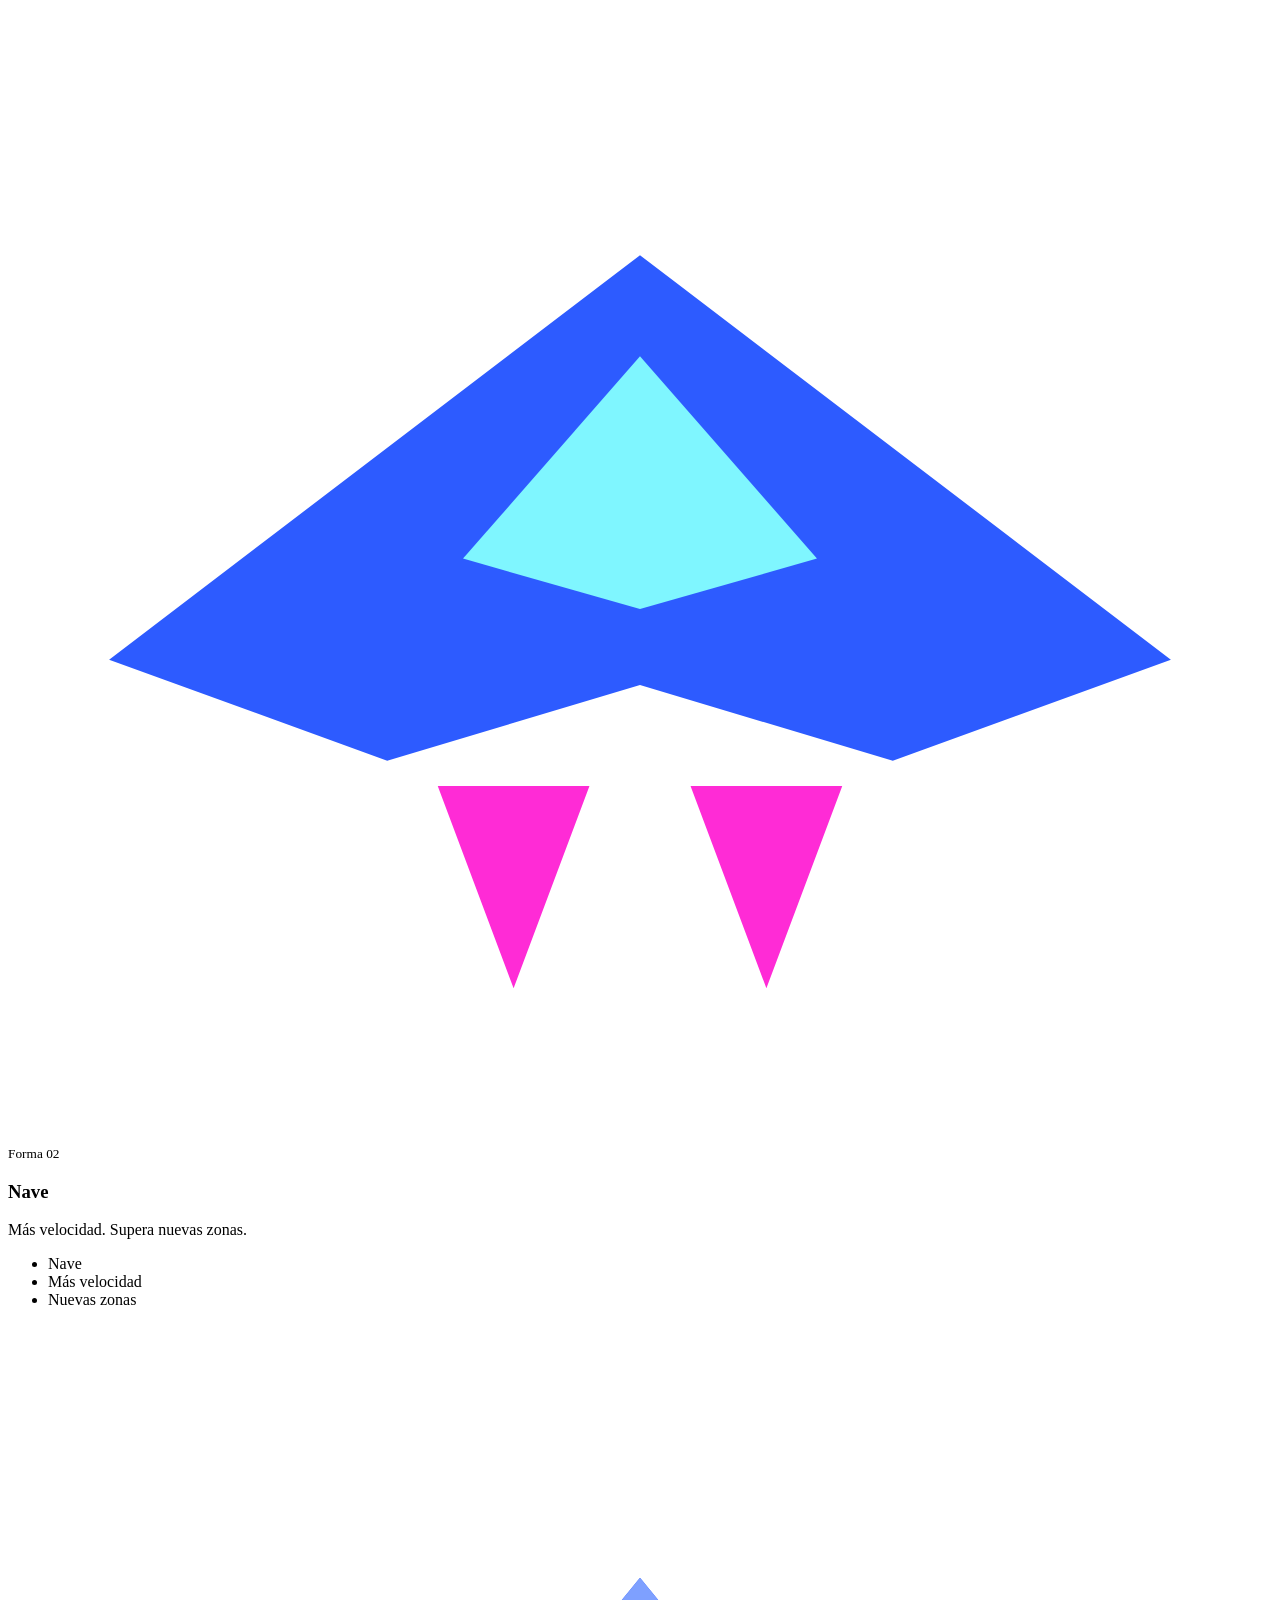
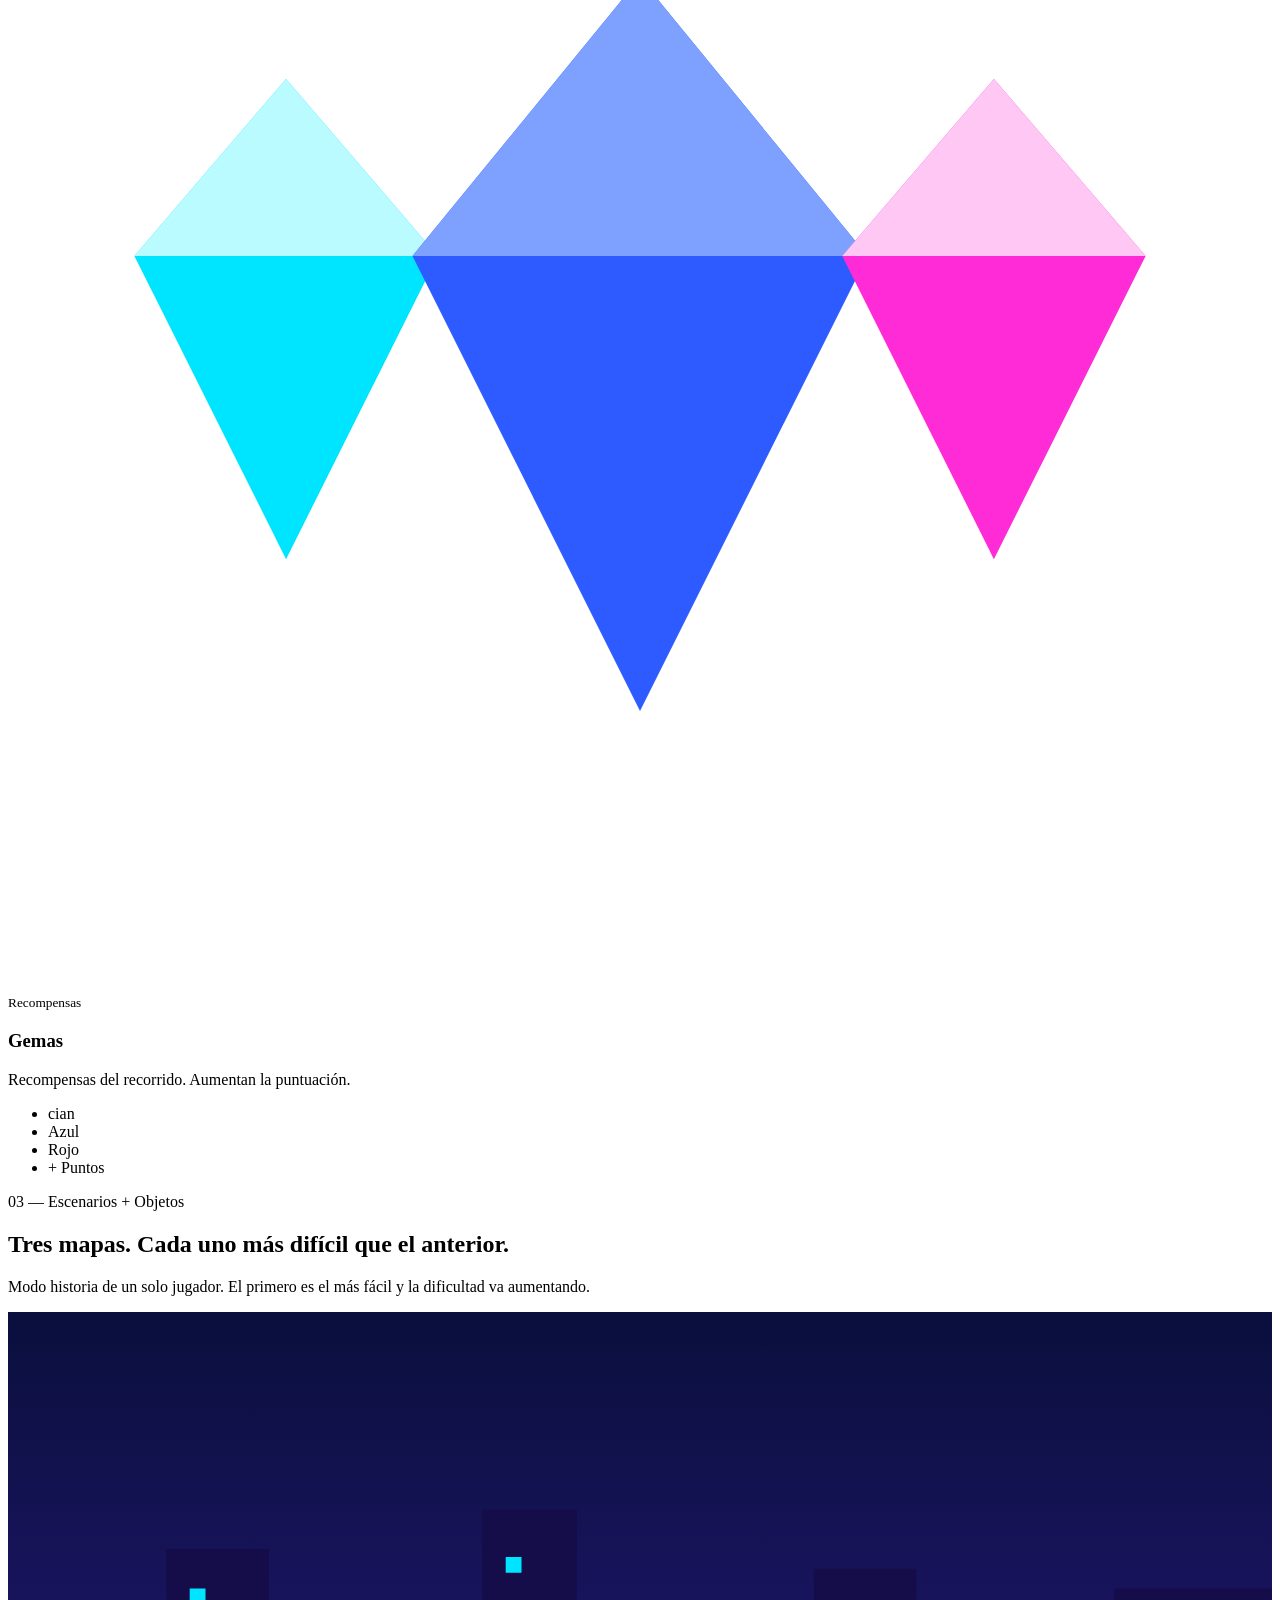
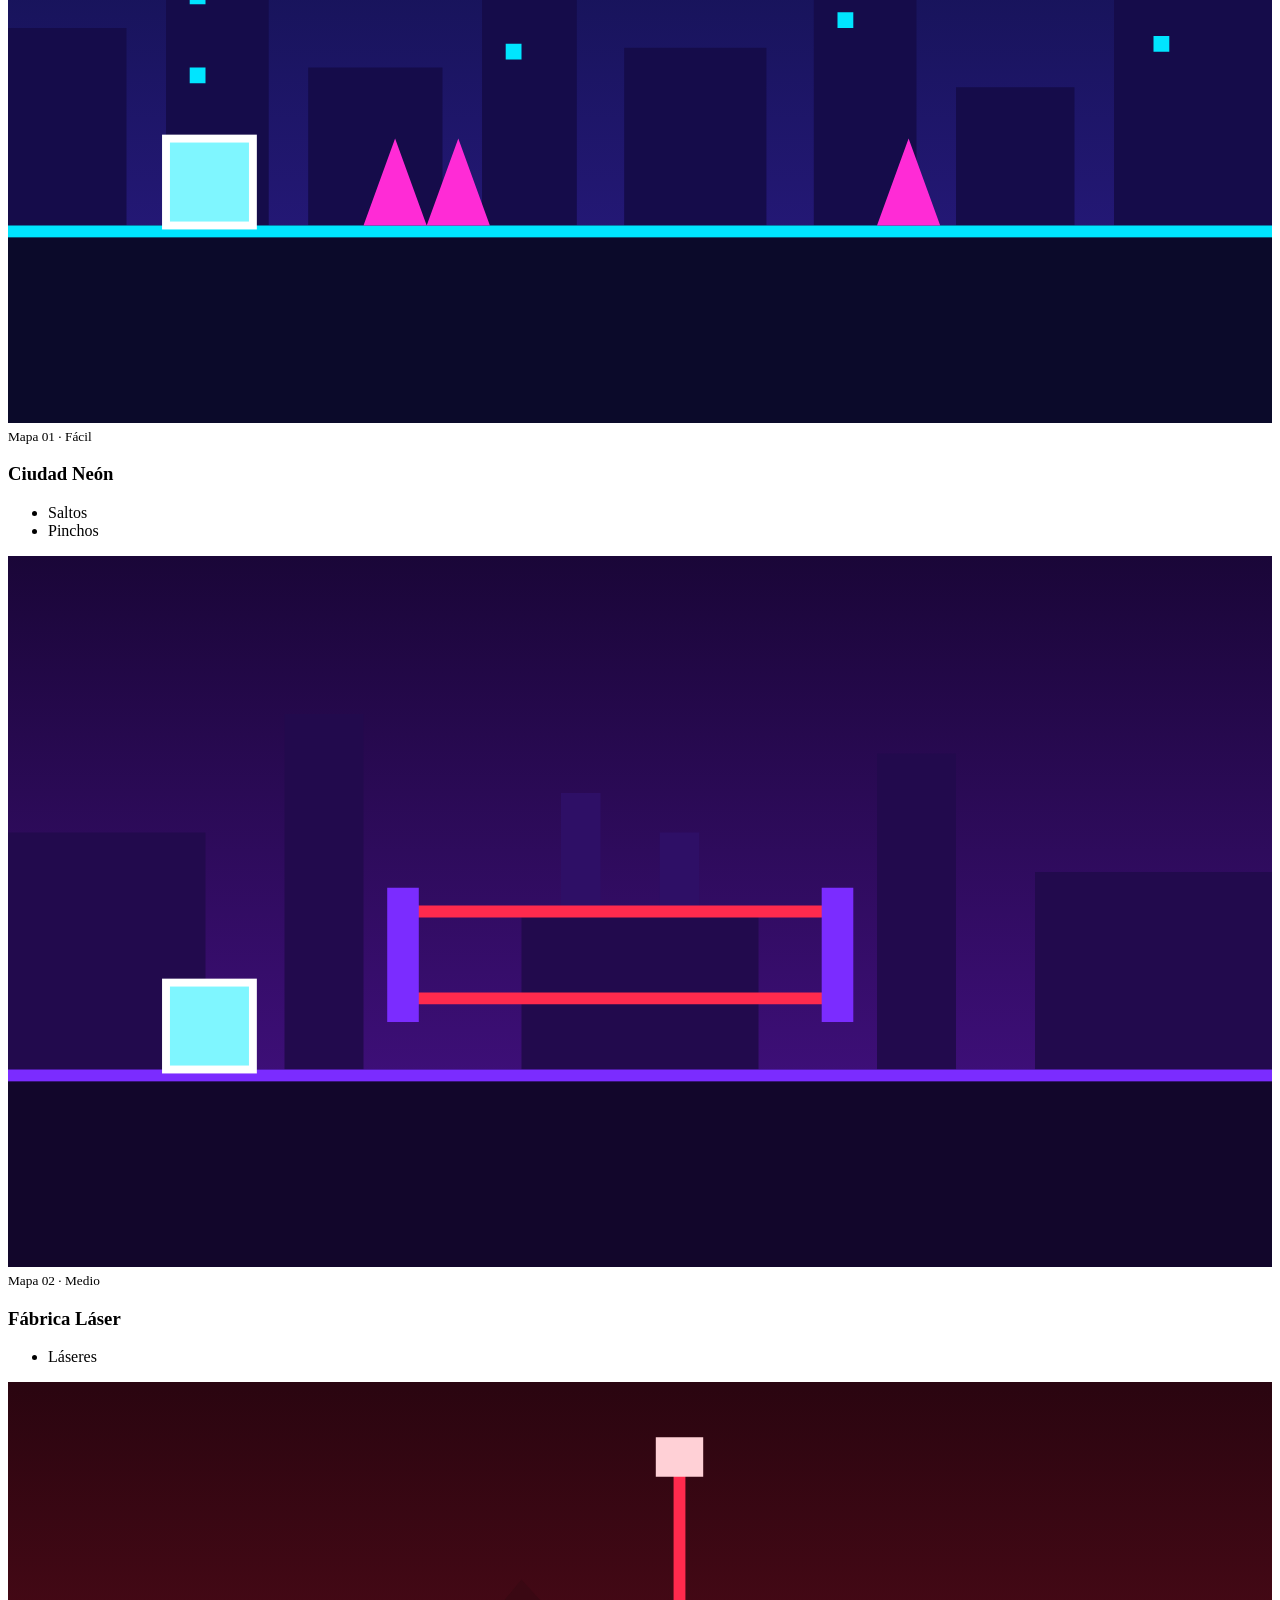
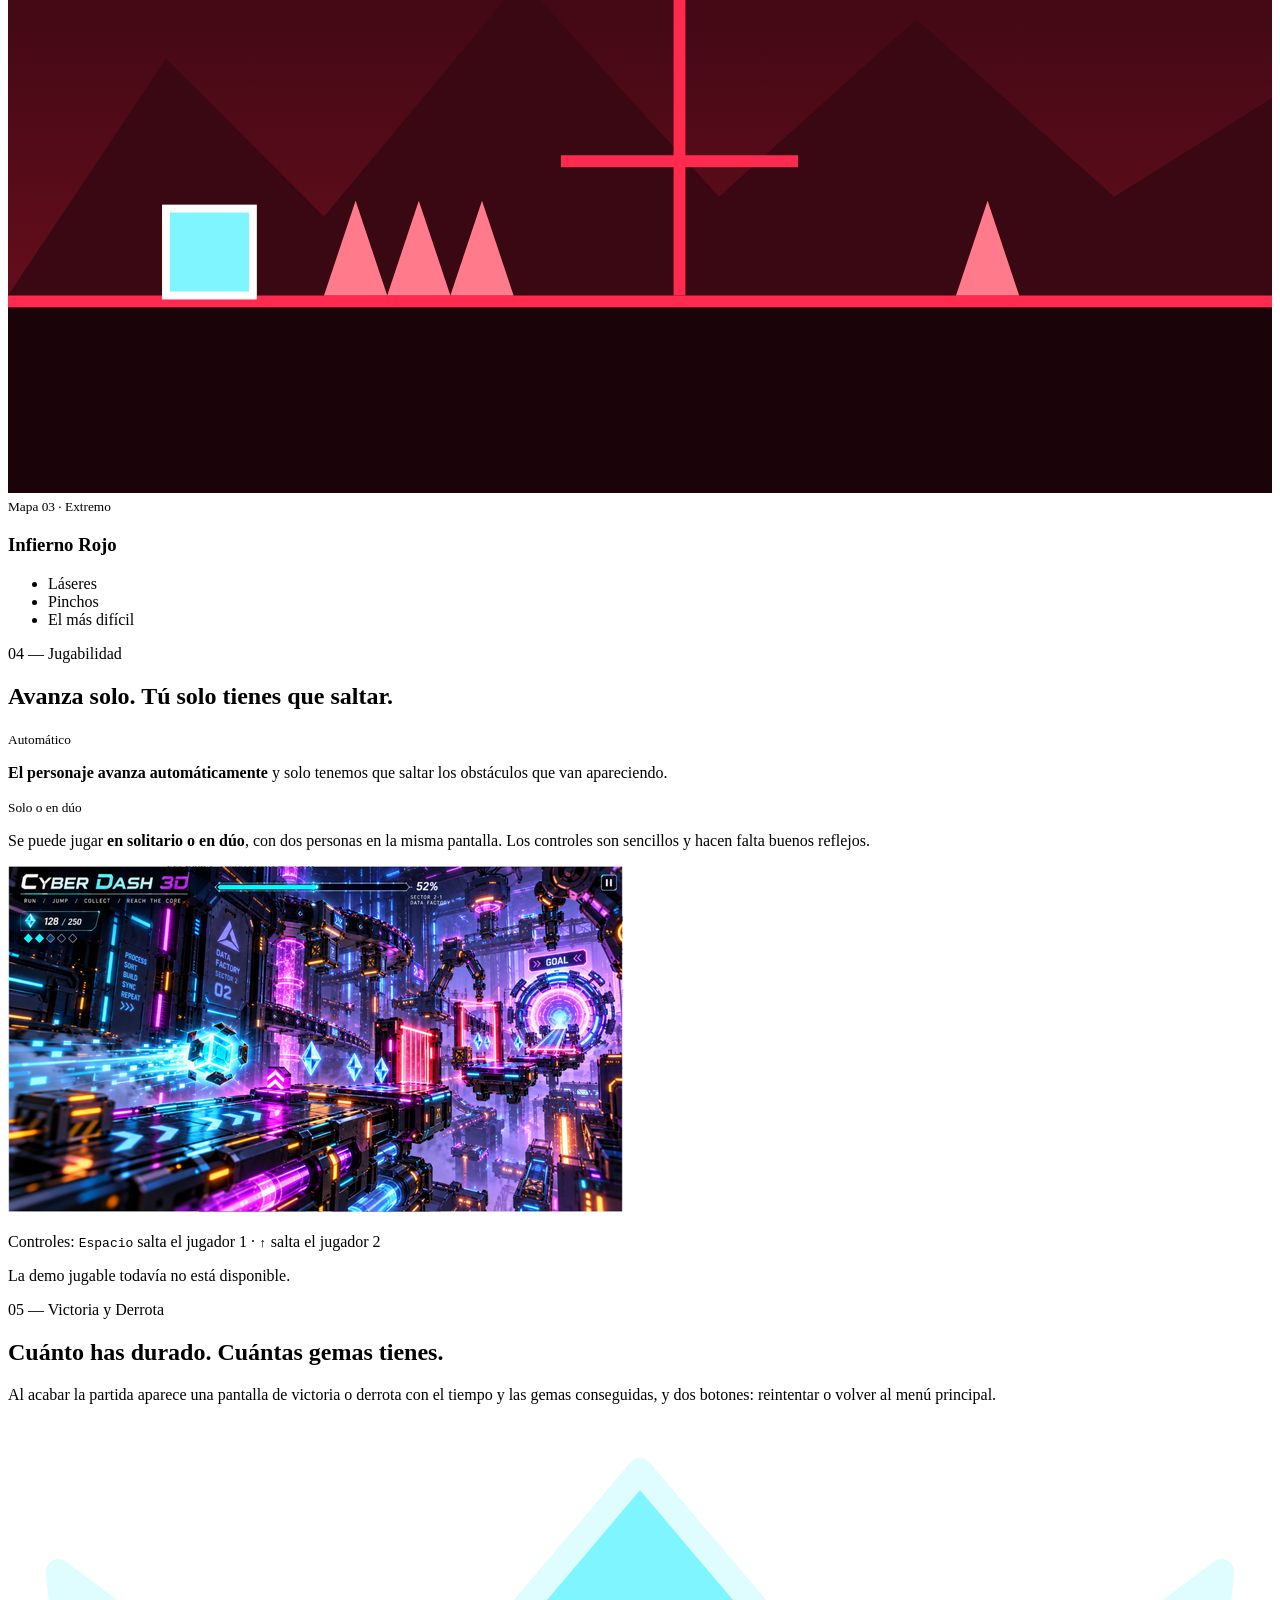
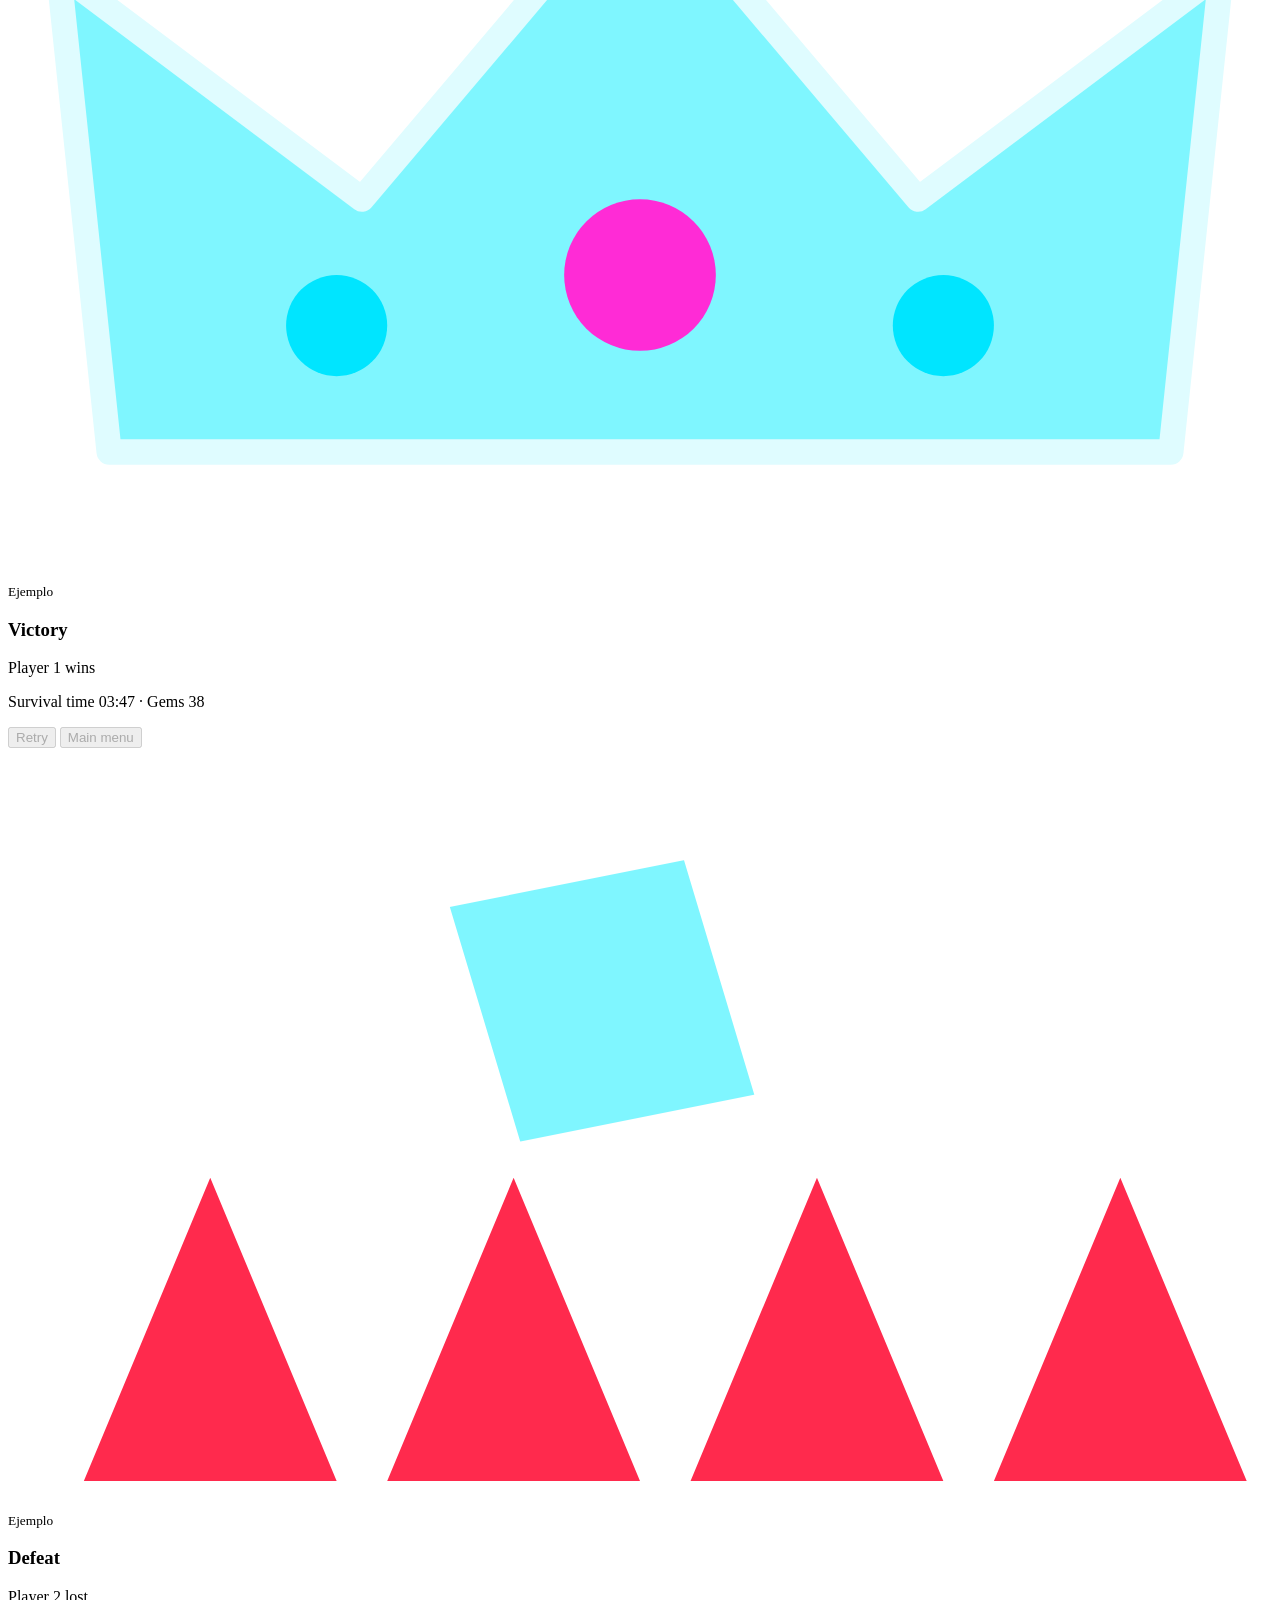
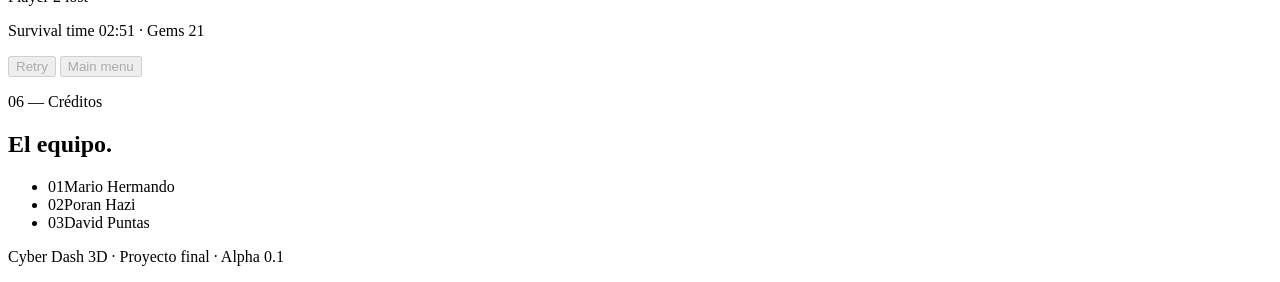
==== commit b4473737: "Actualizacion de la pagina" ====
--- a/index.html
+++ b/index.html
@@ -1,13 +1,13 @@
 <!DOCTYPE html>
 <!-- ======================================================================
      CYBER DASH 3D · Prototipo ALPHA 0.1
-     Archivos: index.html (estructura y contenido) + styles.css (estilo)
-     Las imágenes del juego son SVG en línea (no hay archivos de imagen
-     externos), así que se pueden editar directamente aquí.
+     Archivos: index.html (estructura) + styles.css (estilo) + script.js
+     (fondo 3D animado, menú móvil e indicador lateral de secciones)
  
      ÍNDICE
-       1. Banner alpha
-       2. Cabecera / navegación
+       0. Fondo 3D (canvas) + niebla
+       1. Cabecera flotante (barra tipo píldora)
+       2. Indicador lateral de secciones + aviso alpha
        3. Inicio (hero)
        4. Introducción
        5. Retos + Personajes
@@ -18,34 +18,49 @@
       10. Pie de página
      ====================================================================== -->
 <html lang="es">
- 
-<!-- ===================== CABECERA TÉCNICA (no se ve) ===================== -->
 <head>
-  <!-- Codificación de caracteres (tildes, ñ, símbolos) -->
   <meta charset="utf-8">
-  <!-- Hace que la página se adapte al ancho del móvil -->
   <meta name="viewport" content="width=device-width, initial-scale=1">
-  <!-- Título de la pestaña del navegador -->
   <title>Cyber Dash 3D · Alpha</title>
-  <!-- Descripción que usan los buscadores -->
   <meta name="description" content="Cyber Dash 3D, endless runner de Mario Hermando, Poran Hazi y David Puntas. Prototipo alpha.">
-  <!-- Enlace a la hoja de estilos -->
+ 
+  <!-- Tipografías: Inter Tight (titulares finos) + IBM Plex Mono (etiquetas) -->
+  <link rel="preconnect" href="https://fonts.googleapis.com">
+  <link rel="preconnect" href="https://fonts.gstatic.com" crossorigin>
+  <link href="https://fonts.googleapis.com/css2?family=IBM+Plex+Mono:wght@400;500&family=Inter+Tight:wght@300;400;500&display=swap" rel="stylesheet">
+ 
   <link rel="stylesheet" href="styles.css">
 </head>
  
 <body>
  
-  <!-- ===================== 1. BANNER ALPHA ===================== -->
-  <!-- Franja amarilla que avisa de que la web está en construcción -->
-  <div class="alpha-banner">⚠ Versión ALPHA 0.1 · Web en Desarrollo</div>
- 
-  <!-- ===================== 2. CABECERA / NAVEGACIÓN ===================== -->
-  <header class="nav">
-    <!-- Logo: lleva a la sección de inicio -->
-    <a class="brand" href="#inicio">CYBER DASH <span>3D</span></a>
- 
-    <!-- Menú (al lado del logo): cada enlace salta a la sección con ese id -->
-    <nav>
+  <!-- ===================== 0. FONDO EN VÍDEO ===================== -->
+  <!-- Vídeo en bucle (cyber-dash-fondo.mp4). Al hacer scroll se acerca
+       y la cámara corre más rápido (lo controla script.js).
+       muted + playsinline: necesarios para que se reproduzca solo. -->
+  <video id="bg" class="bg-video" src="cyber-dash-fondo.mp4" poster="cyber-dash-fondo.jpg"
+         autoplay muted loop playsinline preload="auto" aria-hidden="true"></video>
+  <div class="fog" aria-hidden="true"></div>
+ 
+  <!-- ===================== 1. CABECERA FLOTANTE ===================== -->
+  <header class="nav" id="top">
+    <!-- Logo -->
+    <a class="brand" href="#inicio">
+      <!-- Icono: cubo en líneas (el Digital Core) -->
+      <svg class="brand-icon" viewBox="0 0 24 24" aria-hidden="true">
+        <path d="M12 2 21 7v10l-9 5-9-5V7z M3 7l9 5 9-5 M12 12v10" fill="none" stroke="currentColor" stroke-width="1.2" stroke-linejoin="round"/>
+      </svg>
+      <span class="brand-text">
+        <strong>CYBER DASH</strong>
+        <small>3D · Alpha 0.1</small>
+      </span>
+    </a>
+ 
+    <!-- Botón de menú (solo se ve en móvil) -->
+    <button class="menu-btn" type="button" aria-expanded="false" aria-controls="menu">Menú</button>
+ 
+    <!-- Menú: cada enlace salta a la sección con ese id -->
+    <nav id="menu">
       <a href="#introduccion">Introducción</a>
       <a href="#retos">Niveles</a>
       <a href="#escenarios">Escenarios</a>
@@ -54,57 +69,58 @@
       <a href="#creditos">Créditos</a>
     </nav>
  
-    <!-- Botón de iniciar sesión (a la derecha). Todavía no hace nada: es solo diseño -->
+    <!-- Botón de iniciar sesión (todavía no hace nada: es solo diseño) -->
     <a class="login" href="#">Iniciar sesión</a>
   </header>
  
+  <!-- ===================== 2. INDICADOR LATERAL + AVISO ALPHA ===================== -->
+  <!-- Se marca el punto de la sección que se está viendo -->
+  <nav class="rail" aria-label="Secciones">
+    <a href="#introduccion" data-sec="introduccion"><span>Intro</span><i></i></a>
+    <a href="#retos" data-sec="retos"><span>Niveles</span><i></i></a>
+    <a href="#escenarios" data-sec="escenarios"><span>Mapas</span><i></i></a>
+    <a href="#jugabilidad" data-sec="jugabilidad"><span>Jugar</span><i></i></a>
+    <a href="#resultados" data-sec="resultados"><span>Final</span><i></i></a>
+    <a href="#creditos" data-sec="creditos"><span>Equipo</span><i></i></a>
+  </nav>
+ 
+  <!-- Aviso de que la web está en construcción (píldora abajo a la derecha) -->
+  <div class="alpha-banner"><i></i>Alpha 0.1 · Web en desarrollo</div>
+ 
   <!-- ===================== CONTENIDO PRINCIPAL ===================== -->
   <main>
  
     <!-- ===================== 3. INICIO (HERO) ===================== -->
     <section class="hero" id="inicio">
- 
-      <!-- IMAGEN: Digital Core, el cubo protagonista (cubo isométrico) -->
-      <svg class="art hero-art" viewBox="0 0 100 100" role="img" aria-label="Digital Core, el cubo de energía">
-        <!-- Cara superior -->
-        <path d="M50 8 92 30 50 52 8 30z" fill="#7ff6ff"/>
-        <!-- Cara izquierda -->
-        <path d="M8 30 50 52 50 94 8 72z" fill="#2d5bff"/>
-        <!-- Cara derecha -->
-        <path d="M92 30 50 52 50 94 92 72z" fill="#00b8d4"/>
-        <!-- Detalle magenta del centro -->
-        <path d="M50 30 70 41 50 52 30 41z" fill="none" stroke="#ff2bd6" stroke-width="3"/>
-      </svg>
- 
-      <!-- Etiqueta pequeña sobre el título -->
-      <p class="tag">Endless runner 3D · Proyecto final</p>
-      <!-- Título principal -->
-      <h1>CYBER DASH <span>3D</span></h1>
-      <!-- Frase descriptiva -->
-      <p class="sub"><strong>Sin meta. Sin pausa.</strong> Seras el que sobreviva a todos los Niveles sin pausa y sin una meta a la que llegar.</p>
-      <!-- Captura del juego (solo imagen, sin enlace) -->
-      <img class="hero-shot" src="cyber-dash.png" alt="Captura de Cyber Dash 3D: el cubo corriendo por la Data Factory">
-      <!-- Autores -->
-      <p class="authors">Hecho por Mario Hermando, Poran Hazi y David Puntas</p>
+      <p class="tag">Cyber Dash 3D —  Proyecto en desarrollo</p>
+      <h1>Cyber Dash</span></h1>
+      <p class="sub">Serás el que sobreviva a todos los niveles sin pausa y sin una meta a la que llegar.</p>
+ 
+      <div class="actions">
+        <a class="btn" href="#retos">Ver niveles →</a>
+        <a class="btn ghost" href="#jugabilidad">Cómo se juega</a>
+      </div>
+ 
+      <p class="scroll-cue">Scroll · Entra en el juego</p>
     </section>
  
     <!-- ===================== 4. INTRODUCCIÓN ===================== -->
     <section id="introduccion">
-      <h2>Introducción</h2>
-      <p class="lead">Imagina un juego en el que no hay meta y cada segundo se vuelve más difícil.</p>
+      <p class="label">01 — Introducción</p>
+      <h2>Imagina un juego innovador donde tu decides cuando tirar la toalla o rendirte.</h2>
+      <p class="lead">Cyber Dash 3D es un endless runner con niveles modo hisotria y con un multijugador y modos infinitos .</p>
+      <img class="shot" src="cyber-dash.png" alt="Captura de Cyber Dash 3D: el cubo corriendo por la Data Factory">
+      
     </section>
  
     <!-- ===================== 5. RETOS + PERSONAJES ===================== -->
     <section id="retos">
-      <h2>Retos + Personajes</h2>
-      <p class="lead">El Digital Core cambia de forma durante la partida.</p>
- 
-      <!-- Rejilla de 3 tarjetas -->
+      <p class="label">02 — Niveles + Personajes</p>
+      <h2>El Personaje cambia de forma durante la partida y los distintos niveles.</h2>
+ 
       <div class="grid">
- 
         <!-- Tarjeta 1: forma principal -->
         <article class="card">
-          <!-- IMAGEN: cubo de cristal (Core Mode) -->
           <svg class="art card-art" viewBox="0 0 100 100" role="img" aria-label="Core Mode: cubo de cristal">
             <path d="M50 8 92 30 50 52 8 30z" fill="#7ff6ff"/>
             <path d="M8 30 50 52 50 94 8 72z" fill="#2d5bff"/>
@@ -112,87 +128,71 @@
             <path d="M50 30 70 41 50 52 30 41z" fill="none" stroke="#ff2bd6" stroke-width="3"/>
           </svg>
           <small>Forma 01</small>
-          <h3>Core Mode</h3>
+          <h3>Modo Cubo</h3>
           <p>Forma principal. Salta y esquiva.</p>
           <ul><li>Cubo de cristal</li><li>Salto</li><li>Esquiva</li></ul>
         </article>
  
         <!-- Tarjeta 2: transformación en nave -->
         <article class="card">
-          <!-- IMAGEN: nave (Hover Mode) -->
           <svg class="art card-art" viewBox="0 0 100 100" role="img" aria-label="Hover Mode: nave">
-            <!-- Cuerpo de la nave -->
             <path d="M8 62 50 30 92 62 70 70 50 64 30 70z" fill="#2d5bff"/>
-            <!-- Cabina -->
             <path d="M36 54 50 38 64 54 50 58z" fill="#7ff6ff"/>
-            <!-- Propulsores -->
             <path d="M34 72 40 88 46 72zM54 72 60 88 66 72z" fill="#ff2bd6"/>
           </svg>
           <small>Forma 02</small>
-          <h3>Hover Mode</h3>
+          <h3>Nave</h3>
           <p>Más velocidad. Supera nuevas zonas.</p>
           <ul><li>Nave</li><li>Más velocidad</li><li>Nuevas zonas</li></ul>
         </article>
  
         <!-- Tarjeta 3: recompensas -->
         <article class="card">
-          <!-- IMAGEN: las tres gemas de energía (cian, azul y rosa) -->
           <svg class="art card-art" viewBox="0 0 100 100" role="img" aria-label="Energy Gems: gemas cian, azul y rosa">
-            <!-- Gema cian -->
             <path d="M22 28 34 42 22 66 10 42z" fill="#00e5ff"/>
             <path d="M22 28 34 42H10z" fill="#b9fbff"/>
-            <!-- Gema azul (central, más grande) -->
             <path d="M50 20 68 42 50 78 32 42z" fill="#2d5bff"/>
             <path d="M50 20 68 42H32z" fill="#7ea0ff"/>
-            <!-- Gema rosa -->
             <path d="M78 28 90 42 78 66 66 42z" fill="#ff2bd6"/>
             <path d="M78 28 90 42H66z" fill="#ffc8f4"/>
           </svg>
           <small>Recompensas</small>
-          <h3>Energy Gems</h3>
+          <h3>Gemas</h3>
           <p>Recompensas del recorrido. Aumentan la puntuación.</p>
-          <ul><li>Cian</li><li>Azul</li><li>Rosa</li><li>+ Puntos</li></ul>
+          <ul><li>cian</li><li>Azul</li><li>Rojo</li><li>+ Puntos</li></ul>
         </article>
       </div>
     </section>
  
     <!-- ===================== 6. ESCENARIOS + OBJETOS ===================== -->
     <section id="escenarios">
-      <h2>Escenarios + Objetos</h2>
-      <p class="lead">Hay 3 mapas para el modo historia, de un solo jugador. El primero es el más fácil y la dificultad va aumentando.</p>
+      <p class="label">03 — Escenarios + Objetos</p>
+      <h2>Tres mapas. Cada uno más difícil que el anterior.</h2>
+      <p class="lead">Modo historia de un solo jugador. El primero es el más fácil y la dificultad va aumentando.</p>
  
       <div class="grid">
- 
-        <!-- MAPA 1: Ciudad Neón (azul/cian, saltos y pinchos) -->
+        <!-- MAPA 1: Ciudad Neón -->
         <article class="card">
           <svg class="art map-art" viewBox="0 0 320 180" role="img" aria-label="Mapa 1: ciudad neón con edificios y pinchos">
             <defs>
-              <!-- Degradado del cielo -->
               <linearGradient id="sky1" x1="0" y1="0" x2="0" y2="1">
                 <stop offset="0" stop-color="#0a0f3d"/><stop offset="1" stop-color="#2d1b8a"/>
               </linearGradient>
             </defs>
-            <!-- Fondo -->
             <rect width="320" height="180" fill="url(#sky1)"/>
-            <!-- Edificios de fondo -->
             <path d="M0 130V80h30v50zM40 130V60h26v70zM76 130V90h34v40zM120 130V50h24v80zM156 130V85h36v45zM204 130V65h26v65zM240 130V95h30v35zM280 130V70h40v60z" fill="#150c4a"/>
-            <!-- Ventanas de neón -->
             <path d="M46 70h4v4h-4zM46 90h4v4h-4zM126 62h4v4h-4zM126 84h4v4h-4zM210 76h4v4h-4zM290 82h4v4h-4z" fill="#00e5ff"/>
-            <!-- Suelo / autopista -->
             <rect y="130" width="320" height="50" fill="#0b0a2a"/>
-            <!-- Línea de neón del suelo -->
             <rect y="130" width="320" height="3" fill="#00e5ff"/>
-            <!-- Pinchos -->
             <path d="M90 130l8-22 8 22zM106 130l8-22 8 22zM220 130l8-22 8 22z" fill="#ff2bd6"/>
-            <!-- Jugador (cubo) -->
             <rect x="40" y="108" width="22" height="22" fill="#7ff6ff" stroke="#fff" stroke-width="2"/>
           </svg>
           <small>Mapa 01 · Fácil</small>
           <h3>Ciudad Neón</h3>
-          <p>Aparecen saltos y pinchos.</p>
-        </article>
- 
-        <!-- MAPA 2: Fábrica Láser (violeta, láseres) -->
+          <ul><li>Saltos</li><li>Pinchos</li></ul>
+        </article>
+ 
+        <!-- MAPA 2: Fábrica Láser -->
         <article class="card">
           <svg class="art map-art" viewBox="0 0 320 180" role="img" aria-label="Mapa 2: fábrica violeta con láseres">
             <defs>
@@ -201,25 +201,20 @@
               </linearGradient>
             </defs>
             <rect width="320" height="180" fill="url(#sky2)"/>
-            <!-- Estructuras industriales -->
             <path d="M0 130V70h50v60zM70 130V40h20v90zM130 130V90h60v40zM220 130V50h20v80zM260 130V80h60v50z" fill="#220a4d"/>
-            <!-- Chimeneas -->
             <path d="M140 90V60h10v30zM165 90V70h10v20z" fill="#2e0f66"/>
-            <!-- Suelo -->
             <rect y="130" width="320" height="50" fill="#12062b"/>
             <rect y="130" width="320" height="3" fill="#7b2cff"/>
-            <!-- Láseres (rayos rojos horizontales con emisores) -->
             <path d="M100 90H210M100 112H210" stroke="#ff2a4d" stroke-width="3"/>
             <path d="M96 84h8v34h-8zM206 84h8v34h-8z" fill="#7b2cff"/>
-            <!-- Jugador -->
             <rect x="40" y="108" width="22" height="22" fill="#7ff6ff" stroke="#fff" stroke-width="2"/>
           </svg>
           <small>Mapa 02 · Medio</small>
           <h3>Fábrica Láser</h3>
-          <p>Aparecen láseres.</p>
-        </article>
- 
-        <!-- MAPA 3: Infierno Rojo (rojo, láseres y pinchos) -->
+          <ul><li>Láseres</li></ul>
+        </article>
+ 
+        <!-- MAPA 3: Infierno Rojo -->
         <article class="card">
           <svg class="art map-art" viewBox="0 0 320 180" role="img" aria-label="Mapa 3: infierno rojo con láseres y pinchos">
             <defs>
@@ -228,59 +223,52 @@
               </linearGradient>
             </defs>
             <rect width="320" height="180" fill="url(#sky3)"/>
-            <!-- Montañas rojas del fondo -->
             <path d="M0 130 40 70 80 110 130 50 180 105 230 60 280 105 320 80V130z" fill="#3a0813"/>
-            <!-- Suelo -->
             <rect y="130" width="320" height="50" fill="#1a0309"/>
             <rect y="130" width="320" height="3" fill="#ff2a4d"/>
-            <!-- Pinchos -->
             <path d="M80 130l8-24 8 24zM96 130l8-24 8 24zM112 130l8-24 8 24zM240 130l8-24 8 24z" fill="#ff7a8a"/>
-            <!-- Láser vertical y horizontal -->
             <path d="M170 20V130M140 96H200" stroke="#ff2a4d" stroke-width="3"/>
             <path d="M164 14h12v10h-12z" fill="#ffd0d6"/>
-            <!-- Jugador -->
             <rect x="40" y="108" width="22" height="22" fill="#7ff6ff" stroke="#fff" stroke-width="2"/>
           </svg>
           <small>Mapa 03 · Extremo</small>
           <h3>Infierno Rojo</h3>
-          <p>Láseres y pinchos. El más difícil.</p>
+          <ul><li>Láseres</li><li>Pinchos</li><li>El más difícil</li></ul>
         </article>
       </div>
     </section>
  
     <!-- ===================== 7. JUGABILIDAD ===================== -->
     <section id="jugabilidad">
-      <h2>Jugabilidad</h2>
- 
-      <!-- Dos tarjetas explicando cómo se juega -->
+      <p class="label">04 — Jugabilidad</p>
+      <h2>Avanza solo. Tú solo tienes que saltar.</h2>
+ 
       <div class="grid two">
         <div class="card">
+          <small>Automático</small>
           <p><strong>El personaje avanza automáticamente</strong> y solo tenemos que saltar los obstáculos que van apareciendo.</p>
         </div>
         <div class="card">
+          <small>Solo o en dúo</small>
           <p>Se puede jugar <strong>en solitario o en dúo</strong>, con dos personas en la misma pantalla. Los controles son sencillos y hacen falta buenos reflejos.</p>
         </div>
       </div>
  
-      <!-- Captura del juego -->
       <img class="shot" src="cyber-dash.png" alt="Captura de Cyber Dash 3D: sector 2-1 Data Factory">
  
-      <!-- Controles (kbd = tecla del teclado) -->
-      <p class="note">Controles: <kbd>ESPACIO</kbd> salta el jugador 1 · <kbd>↑</kbd> salta el jugador 2</p>
-      <!-- Aviso: el minijuego se ha quitado en esta fase -->
-      <p class="note">🎮 La demo jugable todavía no está disponible.</p>
+      <p class="note">Controles: <kbd>Espacio</kbd> salta el jugador 1 · <kbd>↑</kbd> salta el jugador 2</p>
+      <p class="note">La demo jugable todavía no está disponible.</p>
     </section>
  
     <!-- ===================== 8. VICTORIA Y DERROTA ===================== -->
     <section id="resultados">
-      <h2>Victoria y Derrota</h2>
-      <p class="lead">Al acabar la partida aparece una pantalla de victoria o derrota con el tiempo que hemos durado y las gemas conseguidas, y dos botones: reintentar o volver al menú principal.</p>
+      <p class="label">05 — Victoria y Derrota</p>
+      <h2>Cuánto has durado. Cuántas gemas tienes.</h2>
+      <p class="lead">Al acabar la partida aparece una pantalla de victoria o derrota con el tiempo y las gemas conseguidas, y dos botones: reintentar o volver al menú principal.</p>
  
       <div class="grid two">
- 
         <!-- Pantalla de VICTORIA (ejemplo) -->
         <article class="card win">
-          <!-- IMAGEN: corona de victoria -->
           <svg class="art card-art" viewBox="0 0 100 60" role="img" aria-label="Corona de victoria">
             <path d="M8 50 4 12l24 18L50 4l22 26 24-18-4 38z" fill="#7ff6ff" stroke="#dffcff" stroke-width="2" stroke-linejoin="round"/>
             <circle cx="50" cy="36" r="6" fill="#ff2bd6"/>
@@ -288,41 +276,41 @@
             <circle cx="74" cy="40" r="4" fill="#00e5ff"/>
           </svg>
           <small>Ejemplo</small>
-          <h3>VICTORY</h3>
+          <h3>Victory</h3>
           <p>Player 1 wins</p>
-          <p>Survival time: 03:47<br>Gems: 38</p>
-          <!-- Botones desactivados (aún no hay juego) -->
-          <button class="btn" type="button" disabled>Retry</button>
-          <button class="btn ghost" type="button" disabled>Main menu</button>
+          <p class="stats">Survival time 03:47 · Gems 38</p>
+          <div class="card-actions">
+            <button class="btn" type="button" disabled>Retry</button>
+            <button class="btn ghost" type="button" disabled>Main menu</button>
+          </div>
         </article>
  
         <!-- Pantalla de DERROTA (ejemplo) -->
         <article class="card lose">
-          <!-- IMAGEN: cubo roto con pinchos (derrota) -->
           <svg class="art card-art" viewBox="0 0 100 60" role="img" aria-label="Cubo sobre pinchos: derrota">
-            <!-- Pinchos -->
             <path d="M6 58l10-24 10 24zM30 58l10-24 10 24zM54 58l10-24 10 24zM78 58l10-24 10 24z" fill="#ff2a4d"/>
-            <!-- Cubo caído -->
             <path d="M34 12 54 8 60 28 40 32z" fill="#7ff6ff" stroke="#fff" stroke-width="1.5"/>
           </svg>
           <small>Ejemplo</small>
-          <h3>DEFEAT</h3>
+          <h3>Defeat</h3>
           <p>Player 2 lost</p>
-          <p>Survival time: 02:51<br>Gems: 21</p>
-          <button class="btn" type="button" disabled>Retry</button>
-          <button class="btn ghost" type="button" disabled>Main menu</button>
+          <p class="stats">Survival time 02:51 · Gems 21</p>
+          <div class="card-actions">
+            <button class="btn" type="button" disabled>Retry</button>
+            <button class="btn ghost" type="button" disabled>Main menu</button>
+          </div>
         </article>
       </div>
     </section>
  
     <!-- ===================== 9. CRÉDITOS ===================== -->
     <section id="creditos">
-      <h2>Créditos</h2>
-      <!-- Lista de integrantes del equipo -->
+      <p class="label">06 — Créditos</p>
+      <h2>El equipo.</h2>
       <ul class="credits">
-        <li>Mario Hermando</li>
-        <li>Poran Hazi</li>
-        <li>David Puntas</li>
+        <li><span>01</span>Mario Hermando</li>
+        <li><span>02</span>Poran Hazi</li>
+        <li><span>03</span>David Puntas</li>
       </ul>
     </section>
  
@@ -333,6 +321,7 @@
     <p>Cyber Dash 3D · Proyecto final · Alpha 0.1</p>
   </footer>
  
+  <script src="script.js"></script>
 </body>
 </html>
  
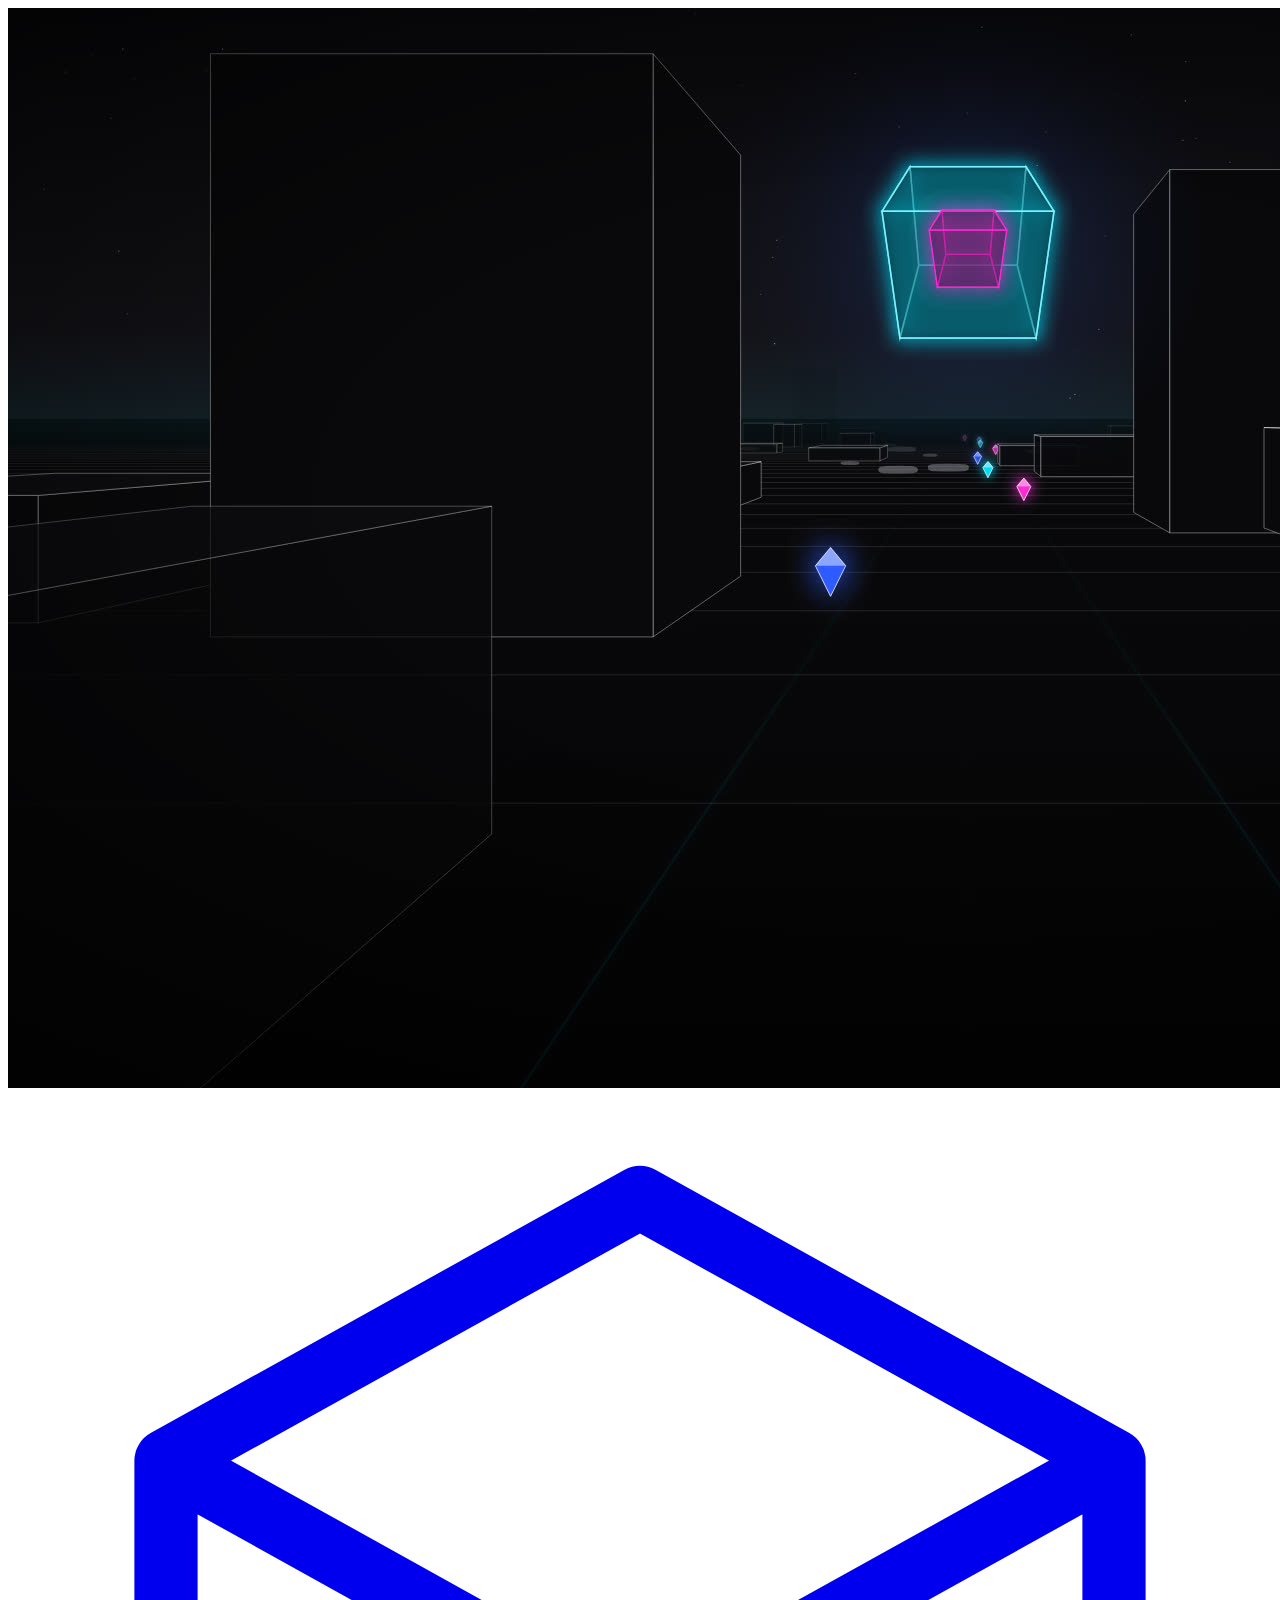
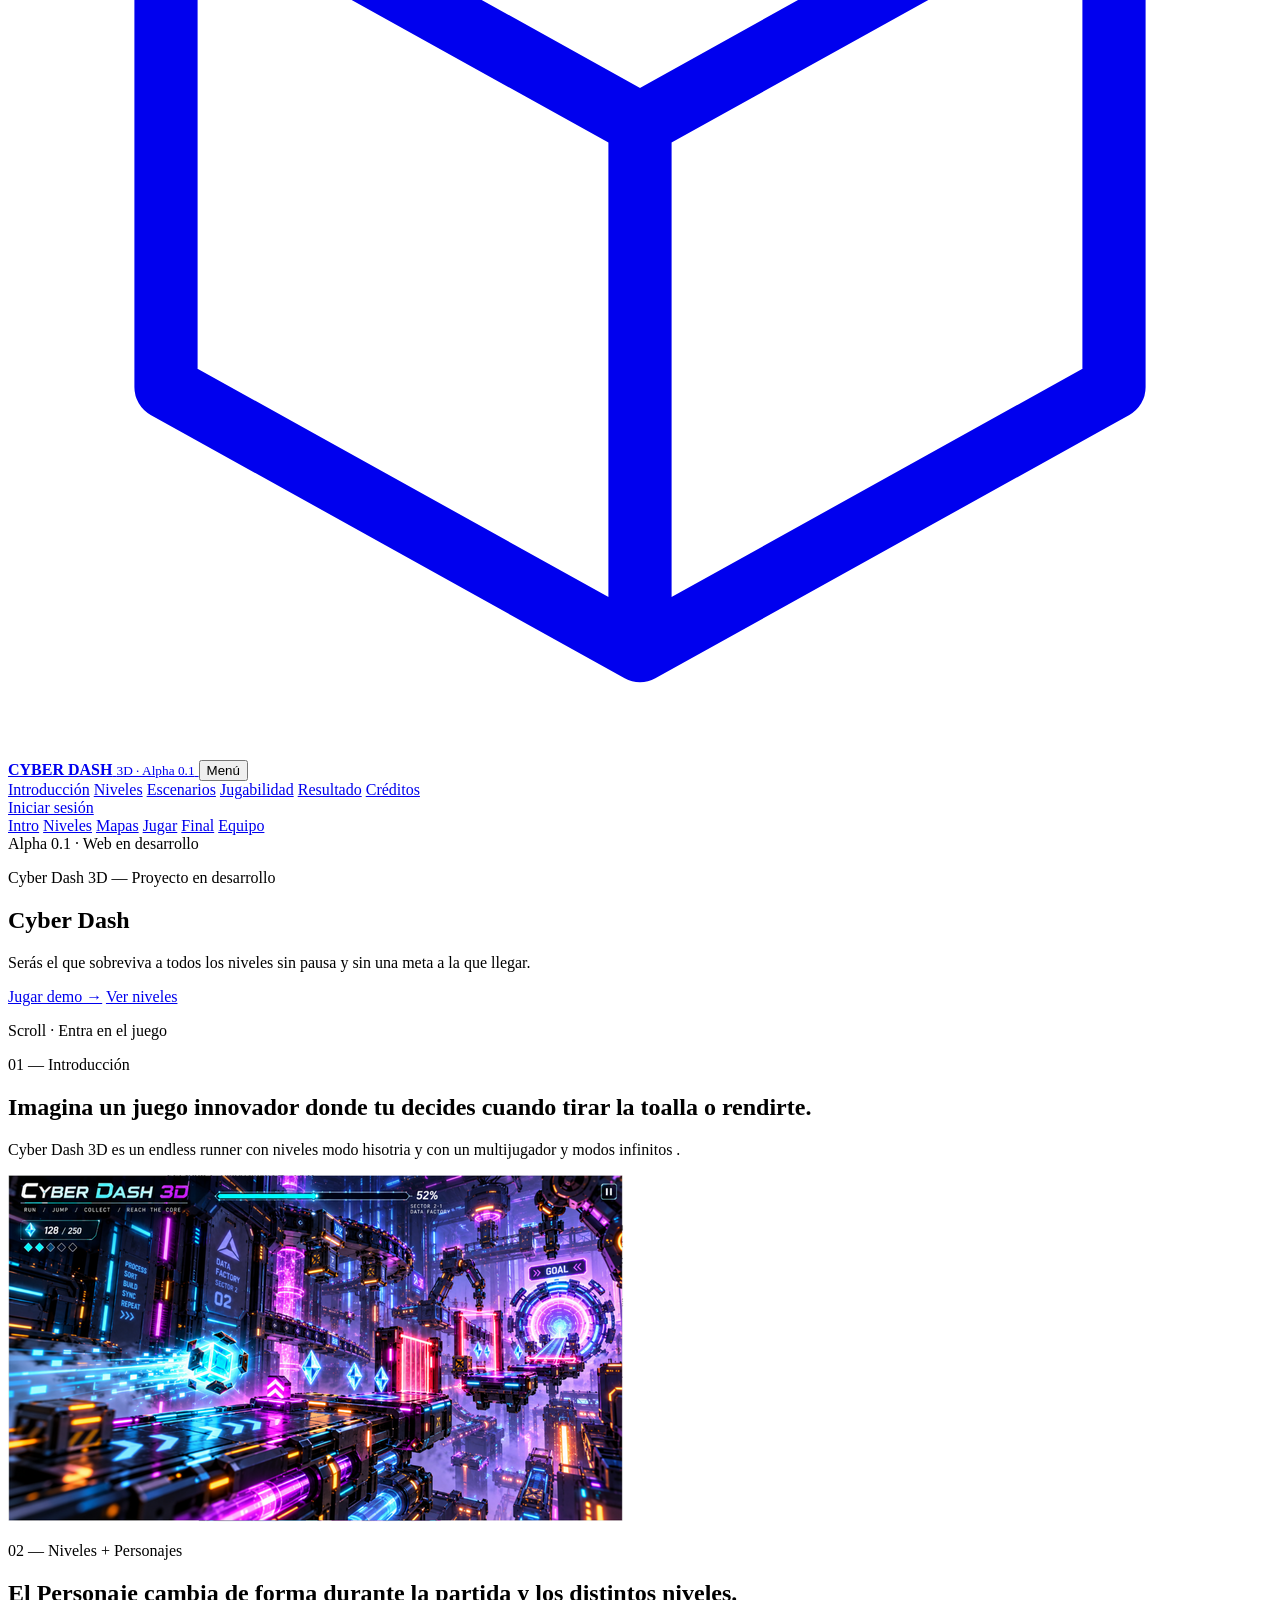
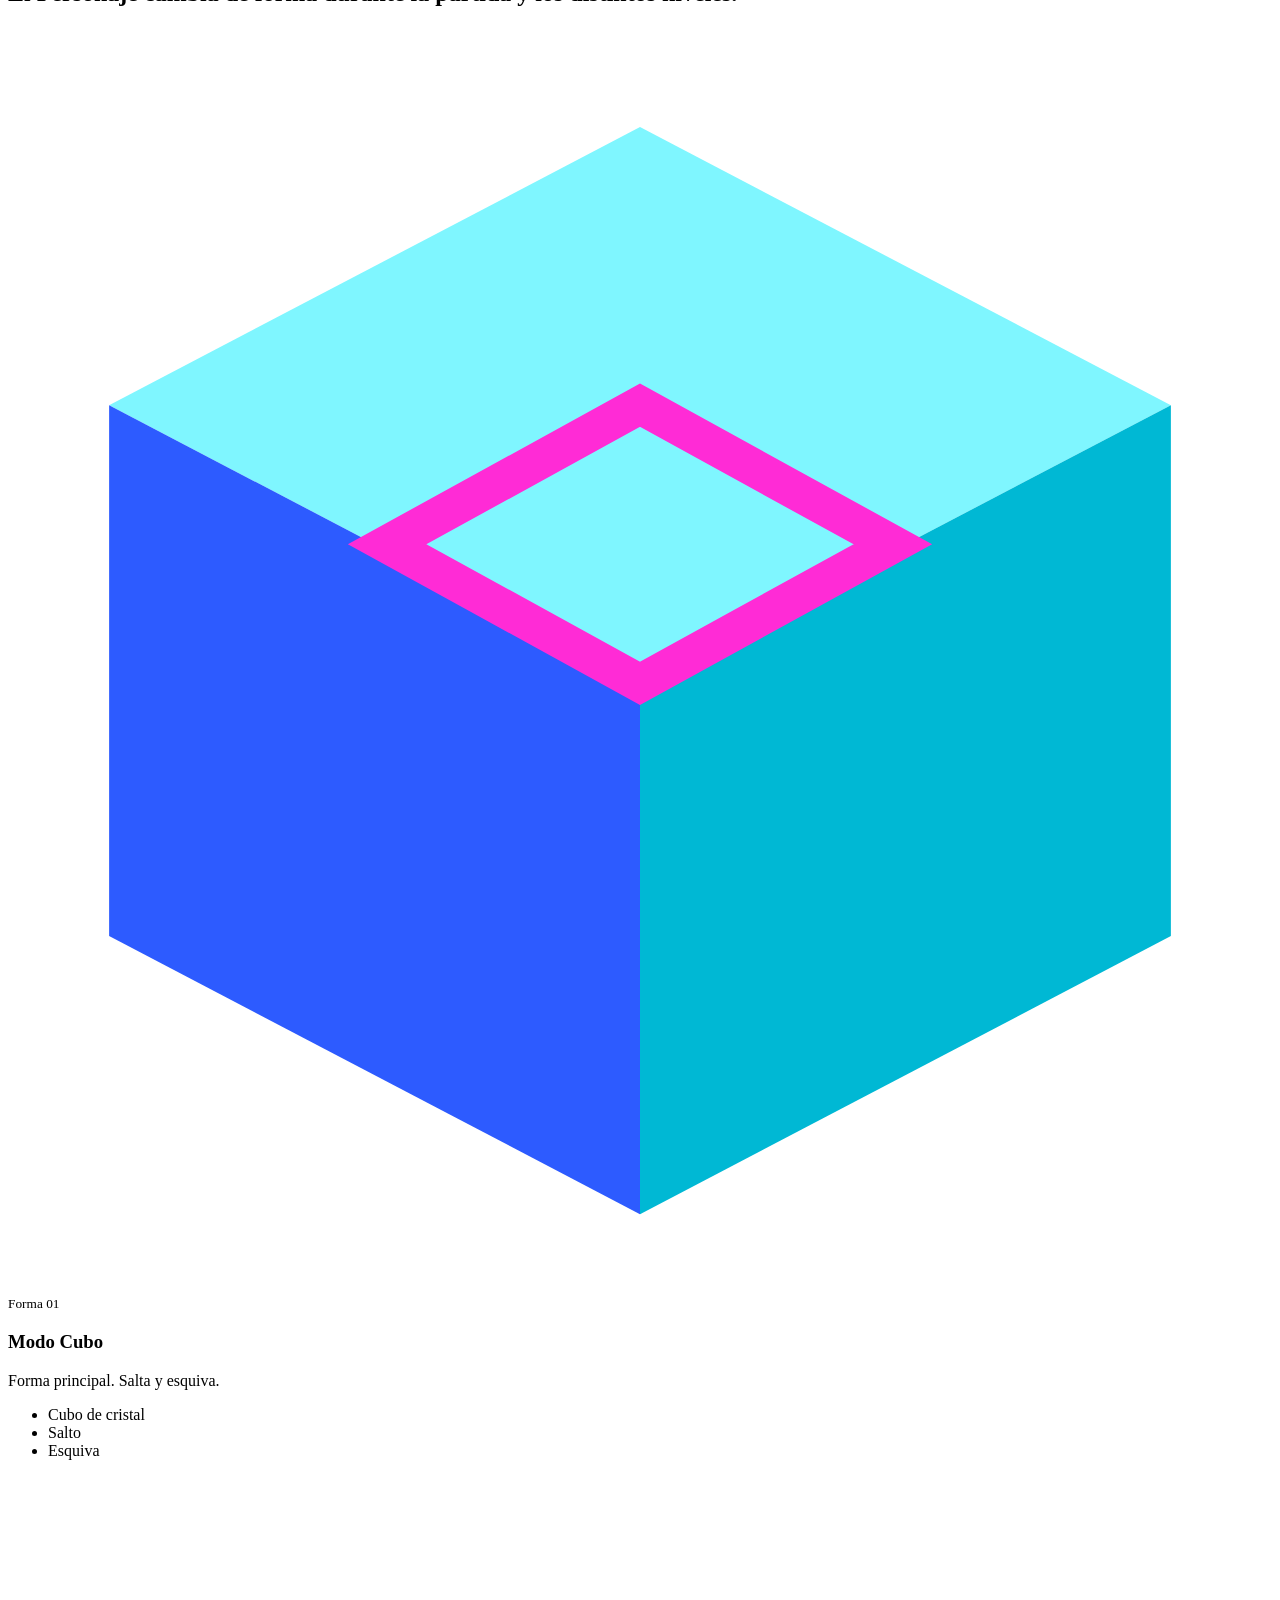
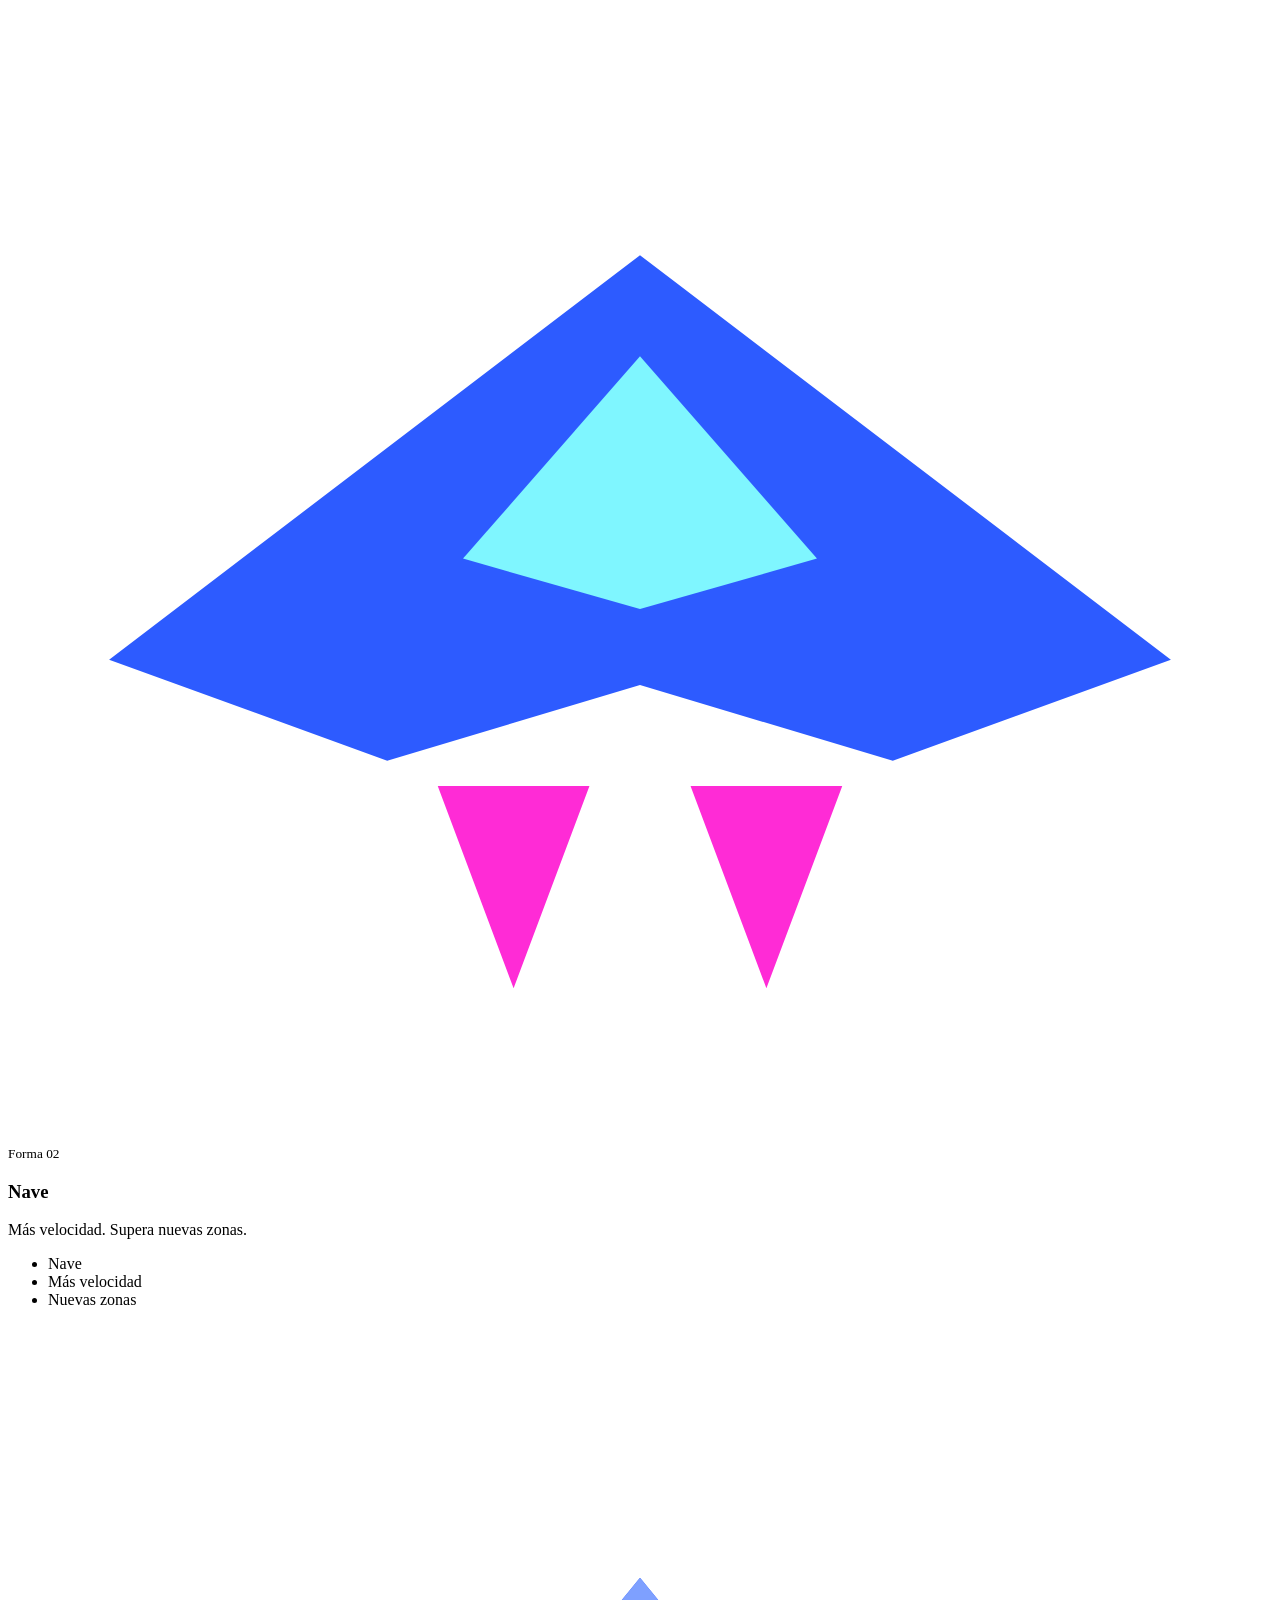
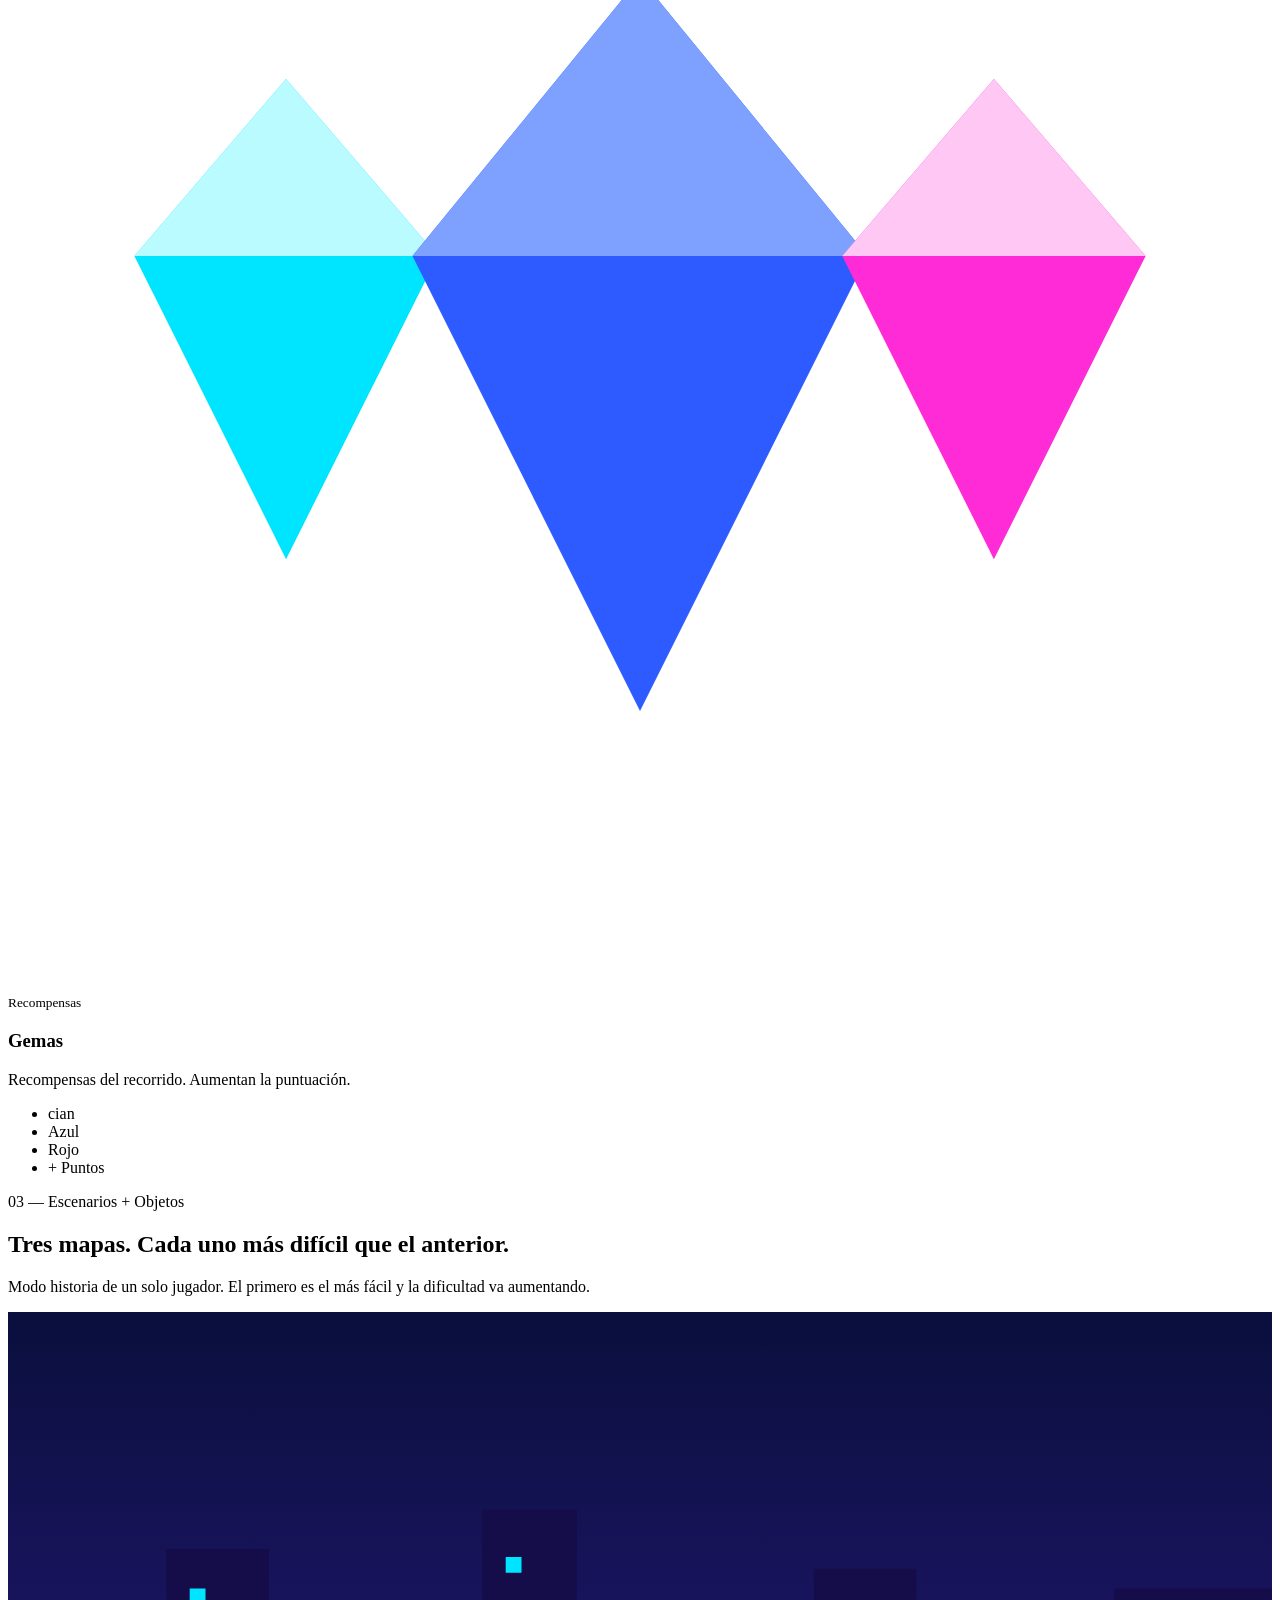
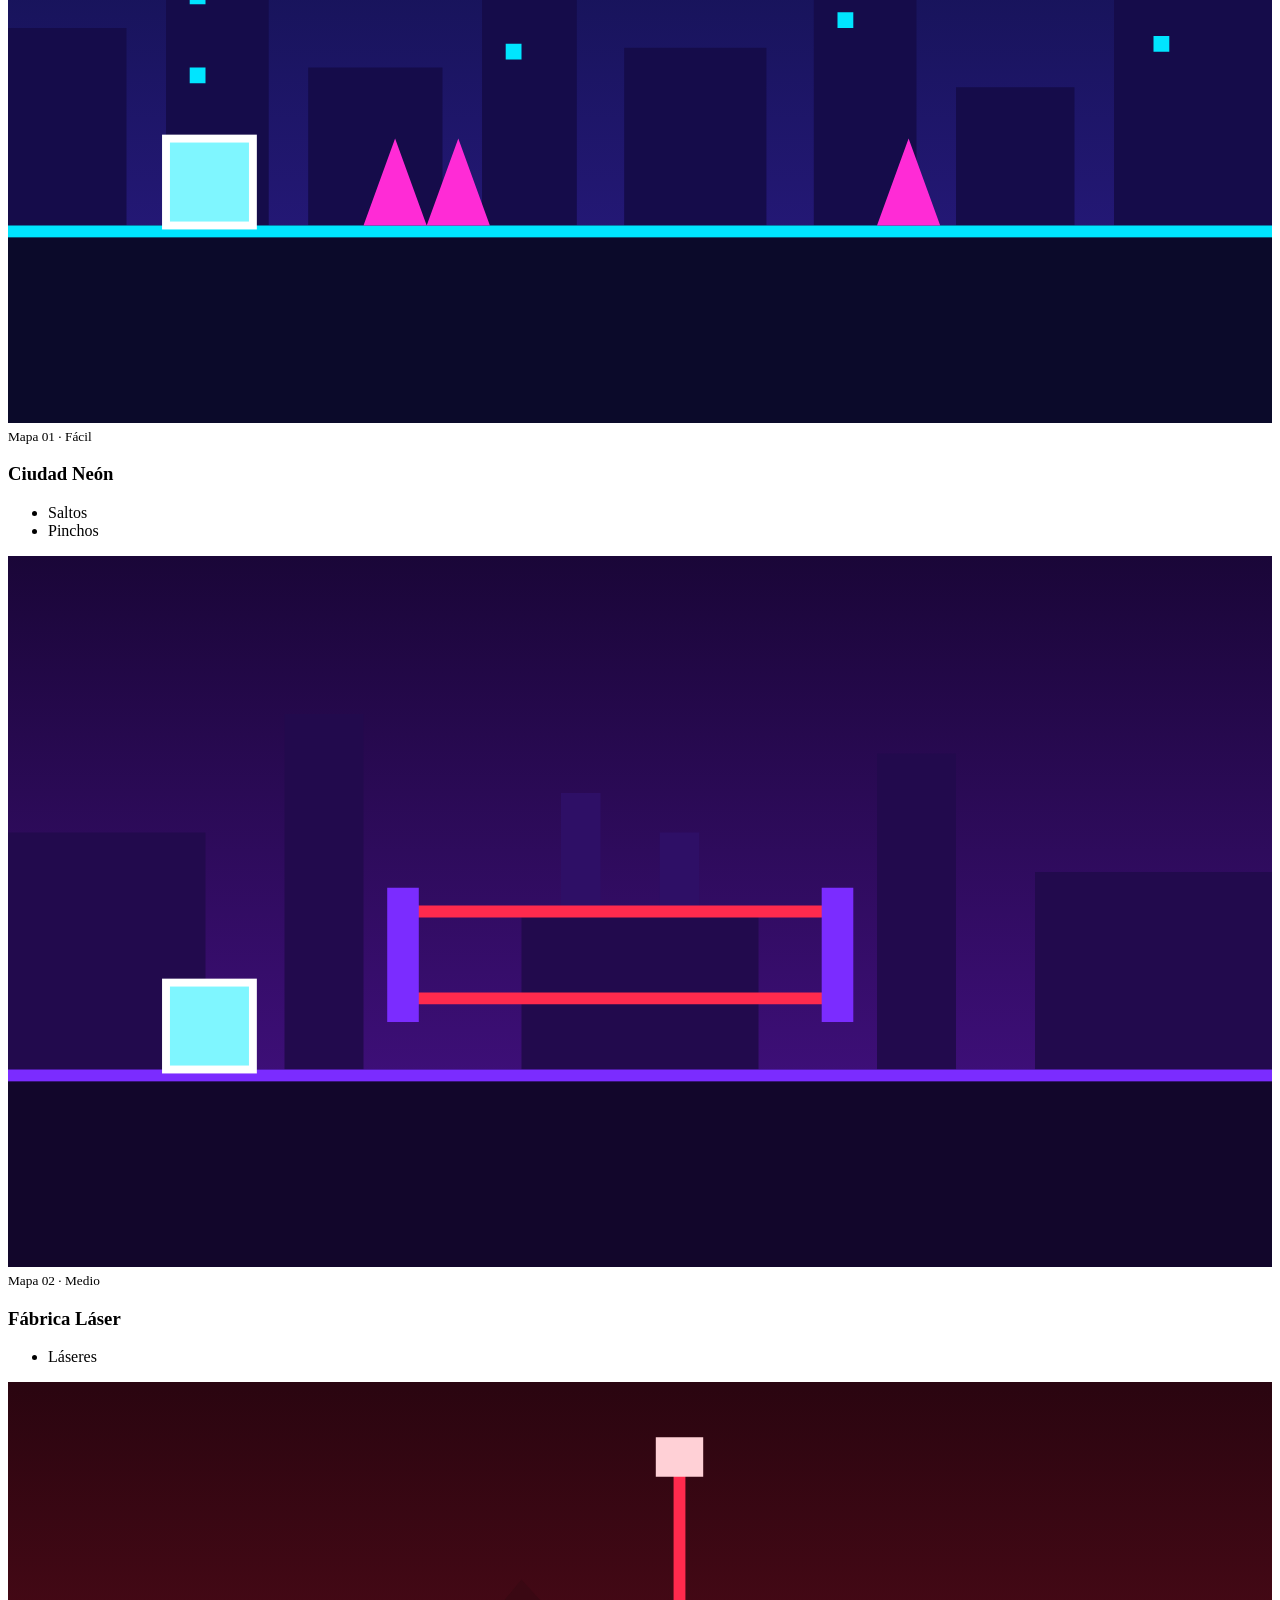
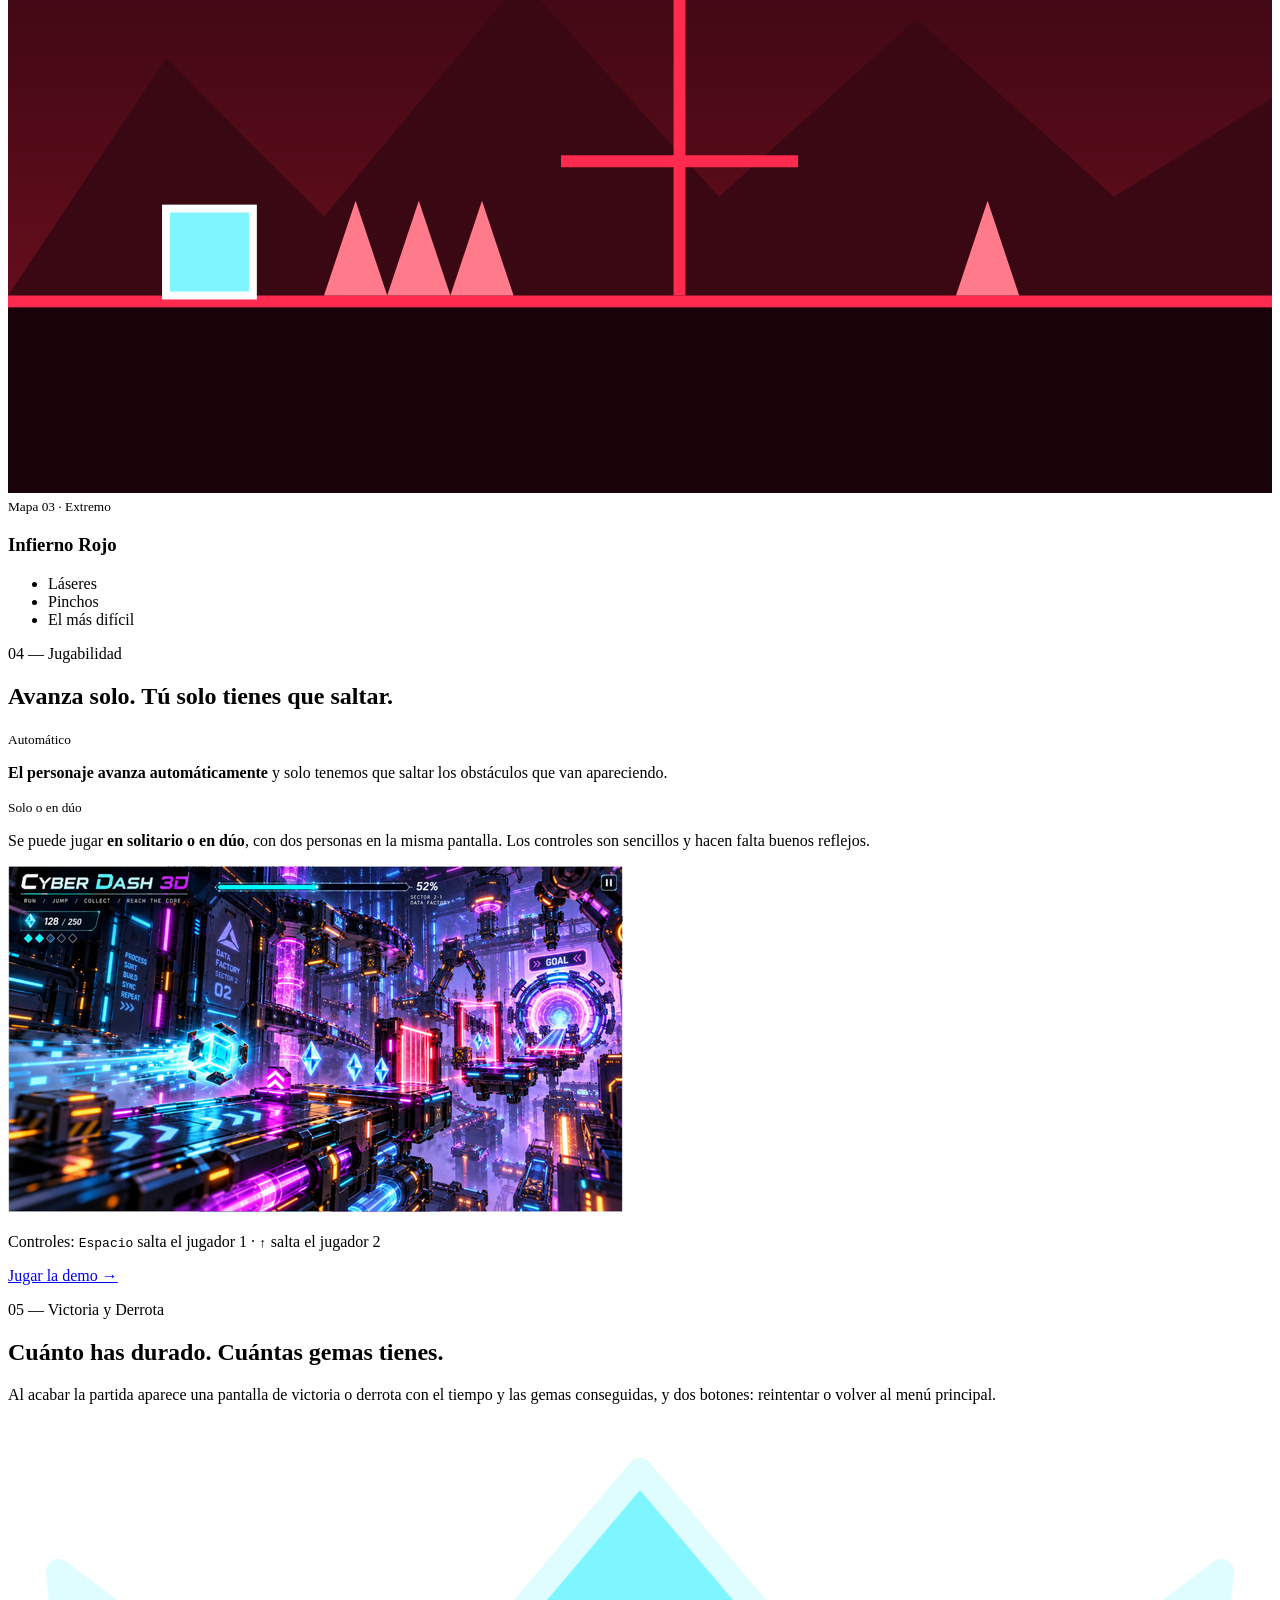
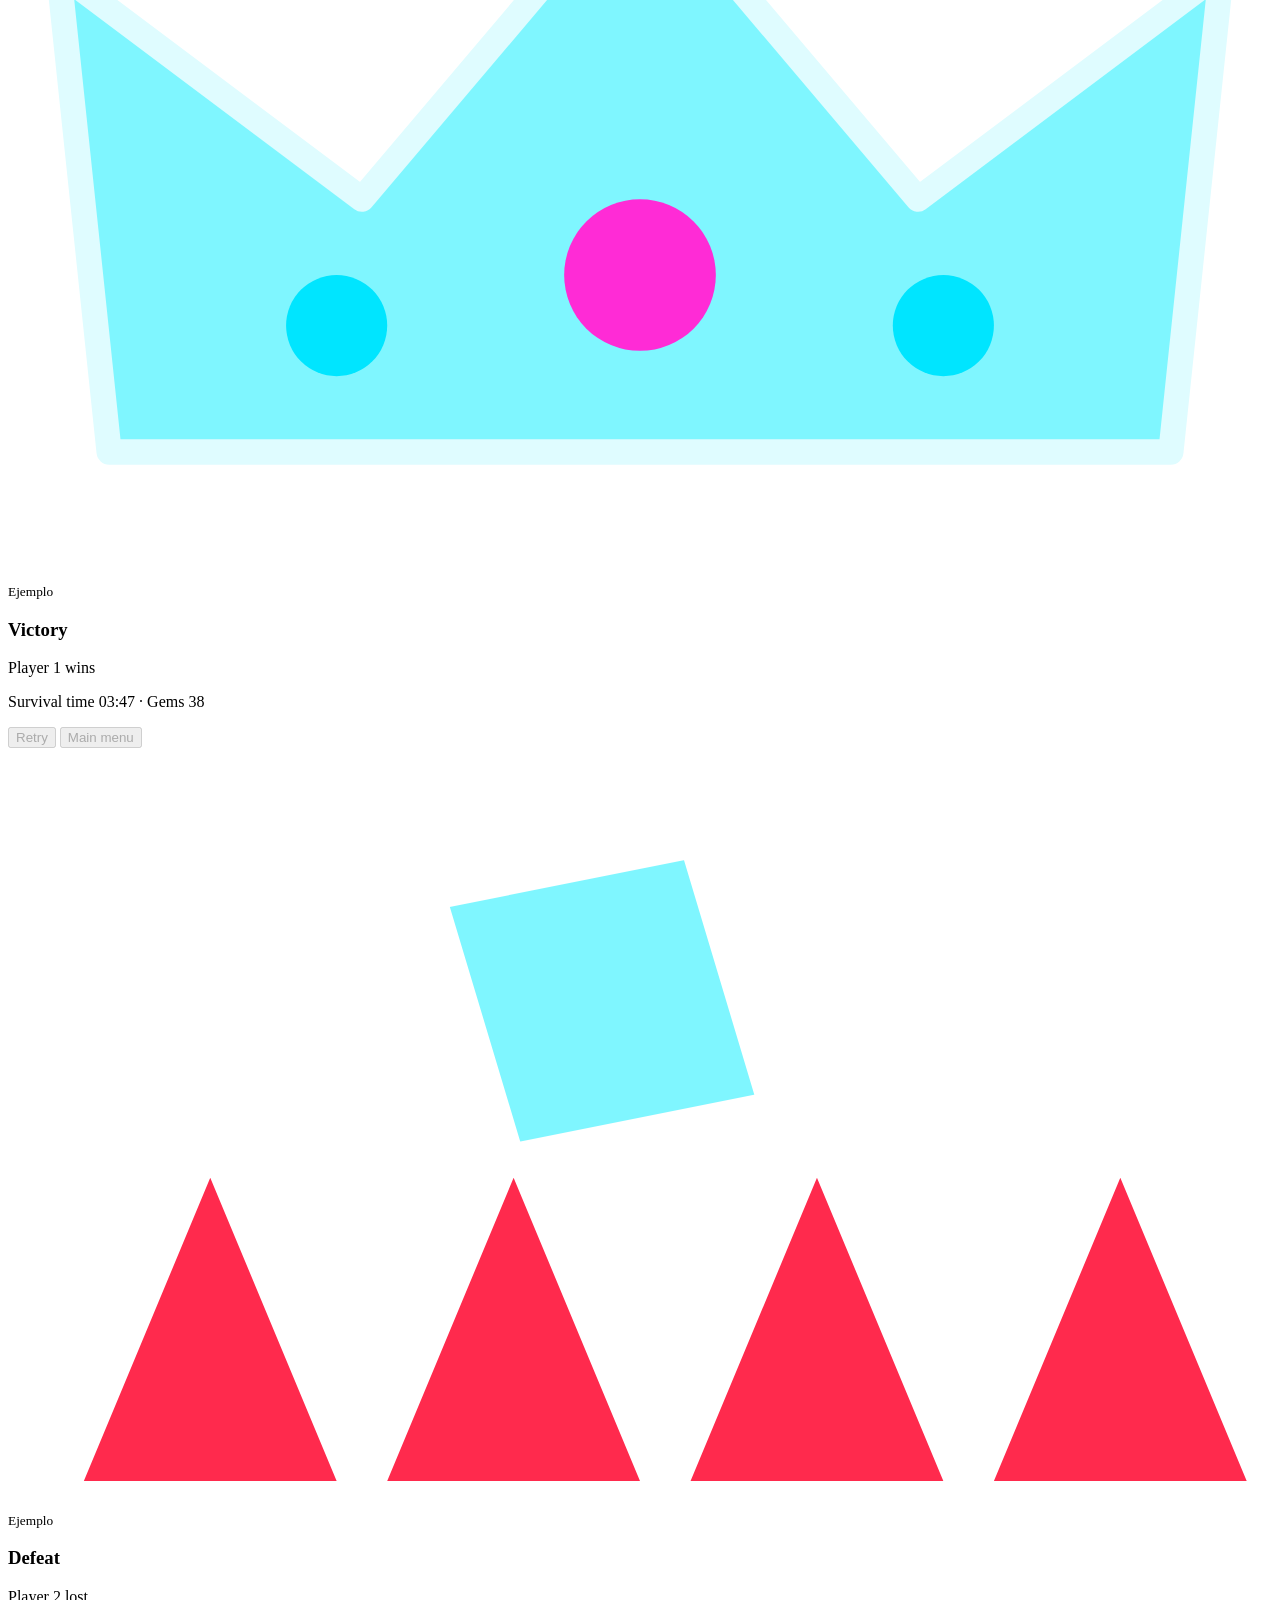
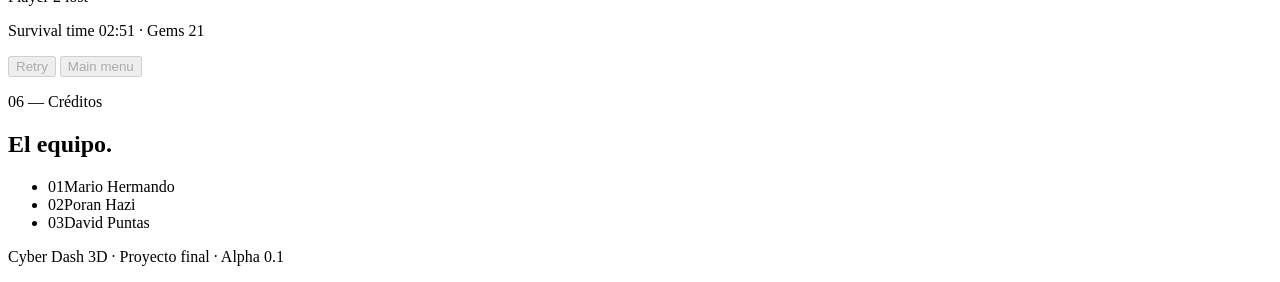
==== commit b12987f9: "cambios" ====
--- a/index.html
+++ b/index.html
@@ -2,6 +2,7 @@
 <!-- ======================================================================
      CYBER DASH 3D · Prototipo ALPHA 0.1
      Archivos: index.html (estructura) + styles.css (estilo) + script.js
+     + juego.html / juego.js (demo jugable)
      (fondo 3D animado, menú móvil e indicador lateral de secciones)
  
      ÍNDICE
@@ -93,12 +94,13 @@
     <!-- ===================== 3. INICIO (HERO) ===================== -->
     <section class="hero" id="inicio">
       <p class="tag">Cyber Dash 3D —  Proyecto en desarrollo</p>
-      <h1>Cyber Dash</span></h1>
+      <h1>Cyber Dash</h1>
       <p class="sub">Serás el que sobreviva a todos los niveles sin pausa y sin una meta a la que llegar.</p>
  
       <div class="actions">
-        <a class="btn" href="#retos">Ver niveles →</a>
-        <a class="btn ghost" href="#jugabilidad">Cómo se juega</a>
+        <!-- Abre la demo jugable (juego.html) -->
+        <a class="btn" href="juego.html">Jugar demo →</a>
+        <a class="btn ghost" href="#retos">Ver niveles</a>
       </div>
  
       <p class="scroll-cue">Scroll · Entra en el juego</p>
@@ -257,7 +259,10 @@
       <img class="shot" src="cyber-dash.png" alt="Captura de Cyber Dash 3D: sector 2-1 Data Factory">
  
       <p class="note">Controles: <kbd>Espacio</kbd> salta el jugador 1 · <kbd>↑</kbd> salta el jugador 2</p>
-      <p class="note">La demo jugable todavía no está disponible.</p>
+      <!-- Enlace a la demo jugable -->
+      <div class="actions demo-actions">
+        <a class="btn" href="juego.html">Jugar la demo →</a>
+      </div>
     </section>
  
     <!-- ===================== 8. VICTORIA Y DERROTA ===================== -->
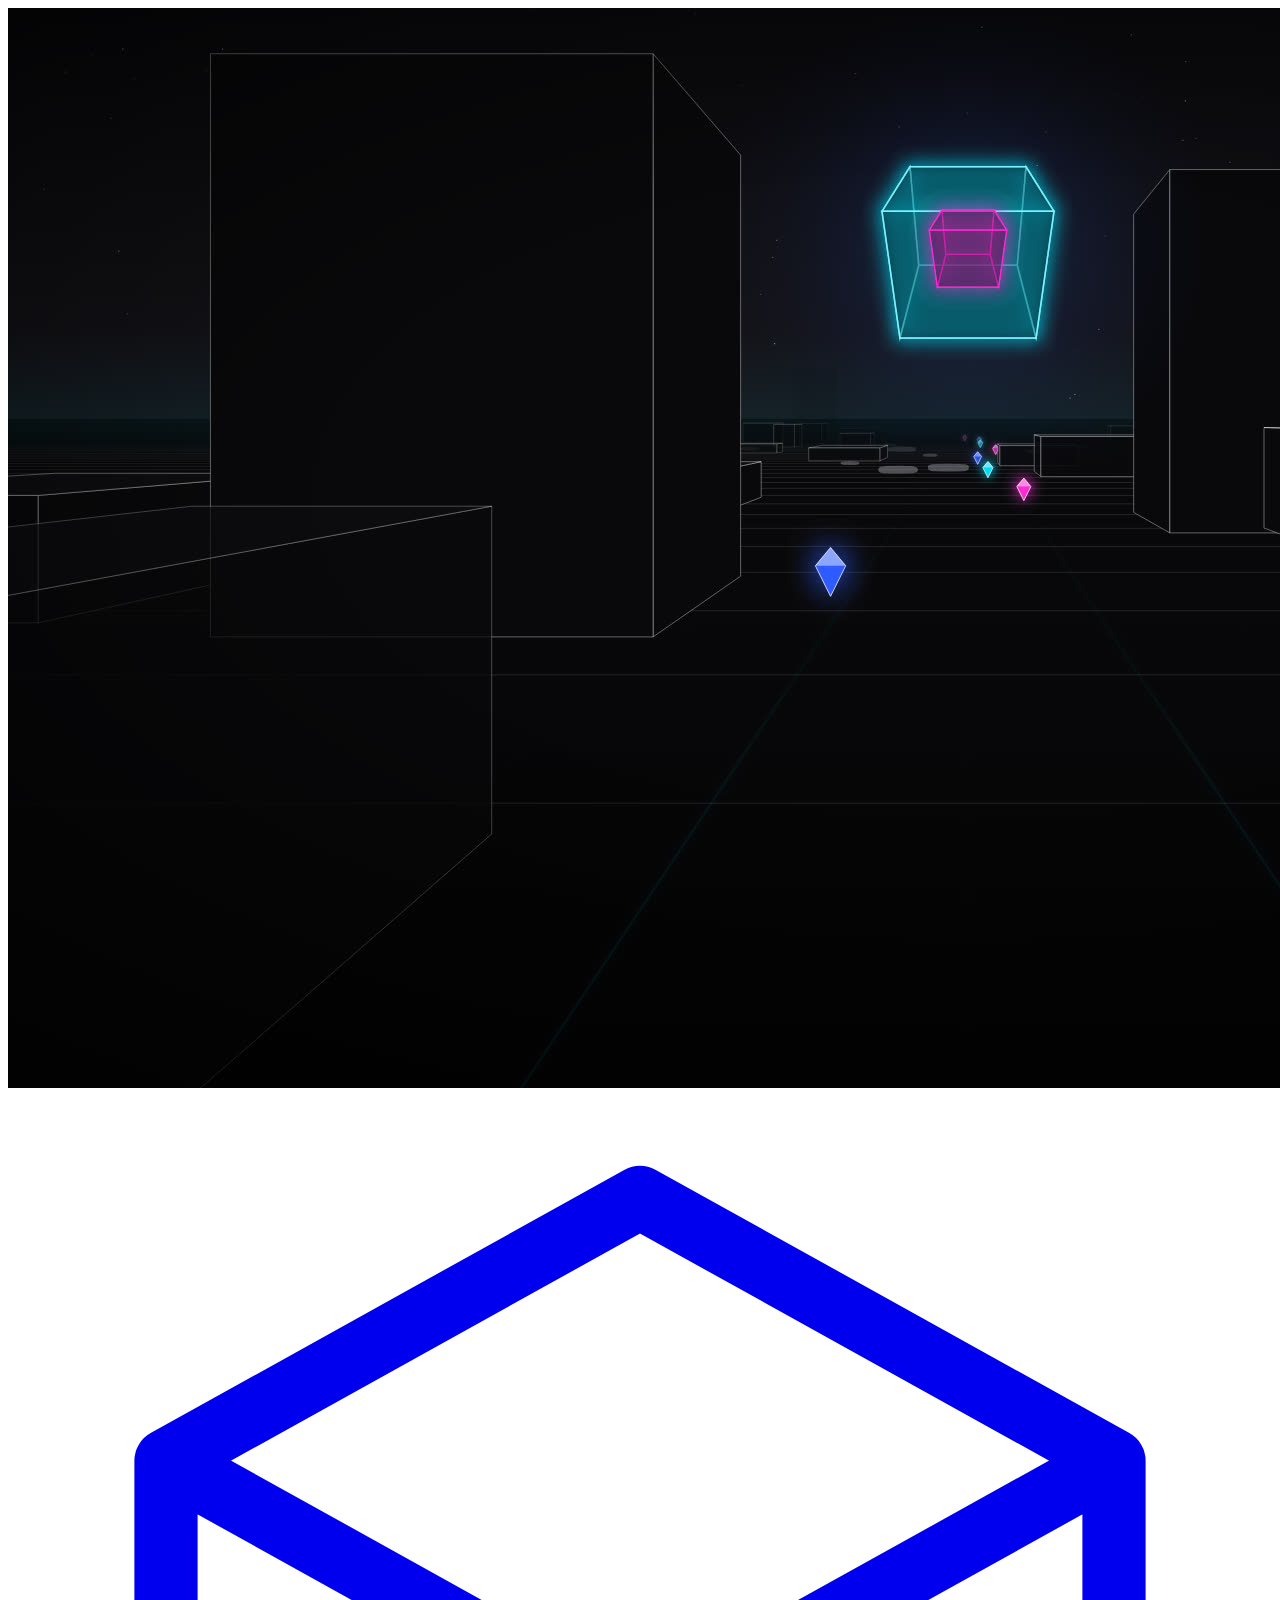
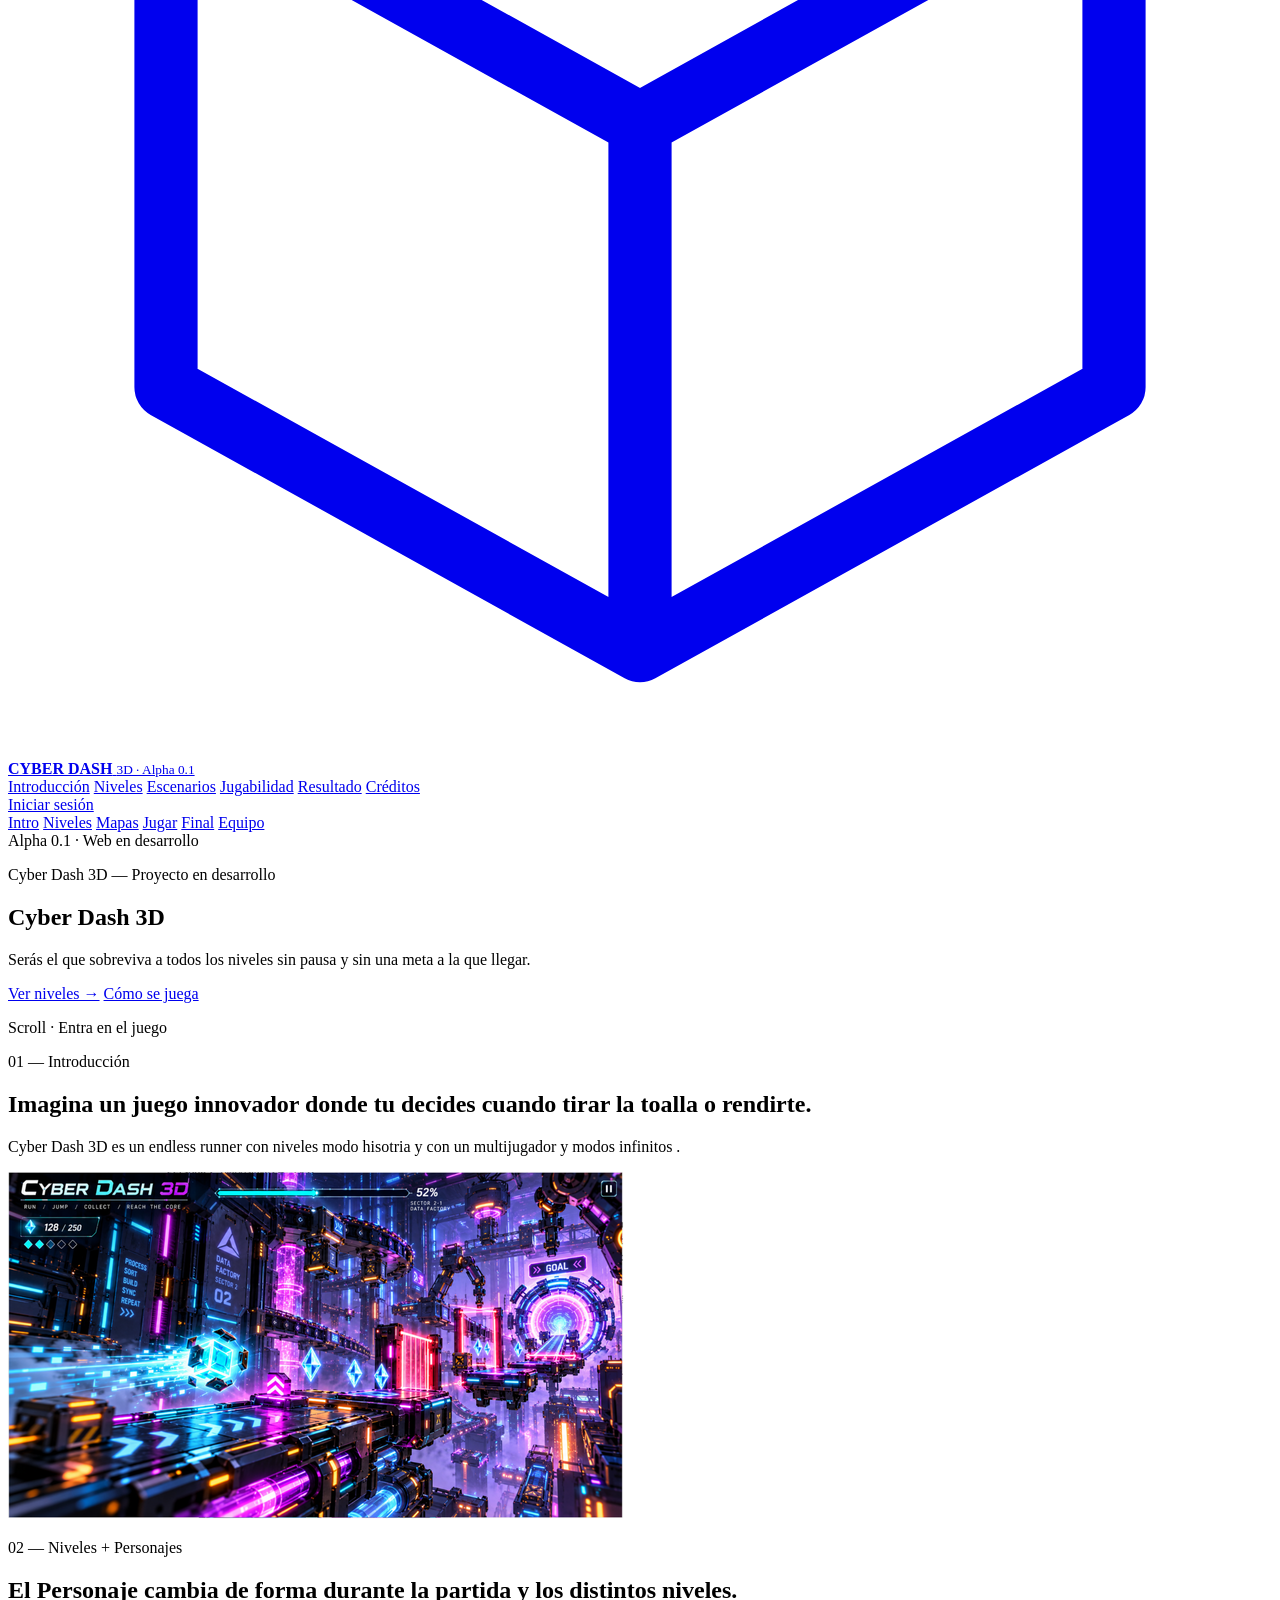
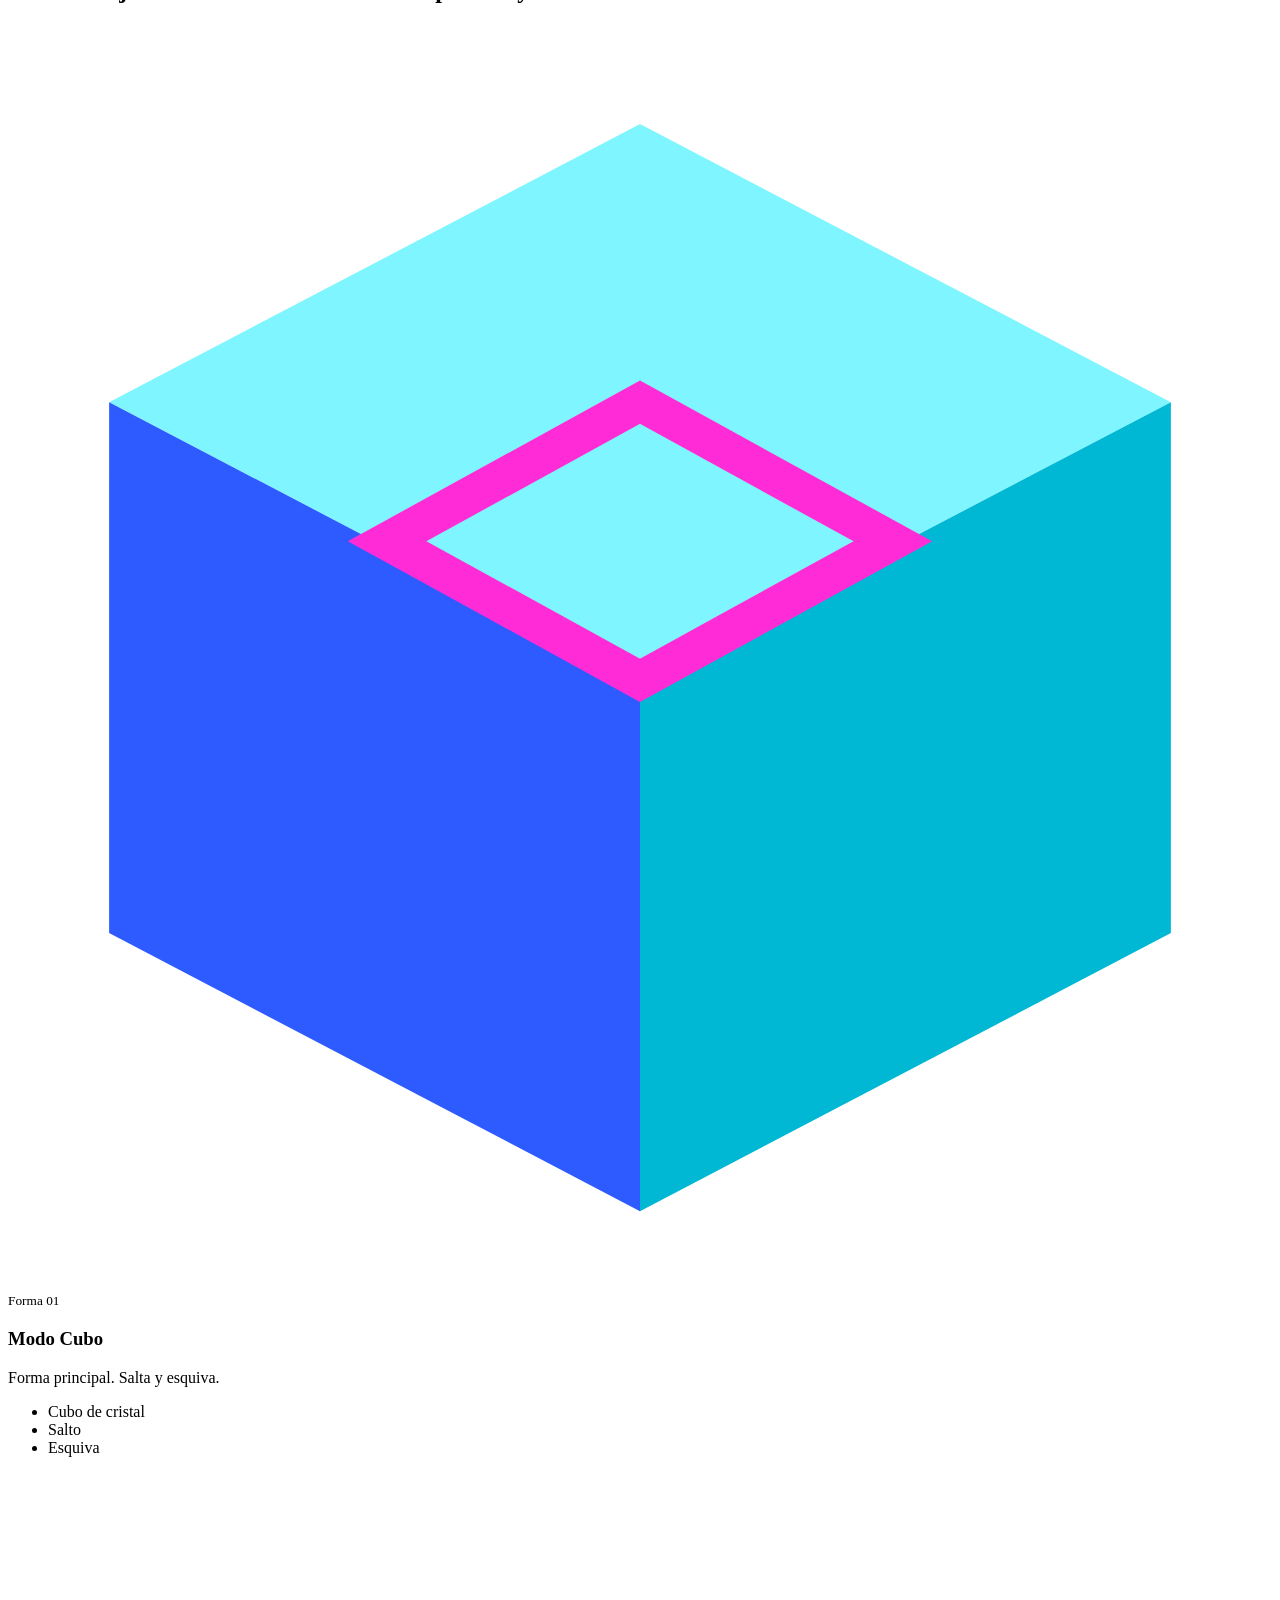
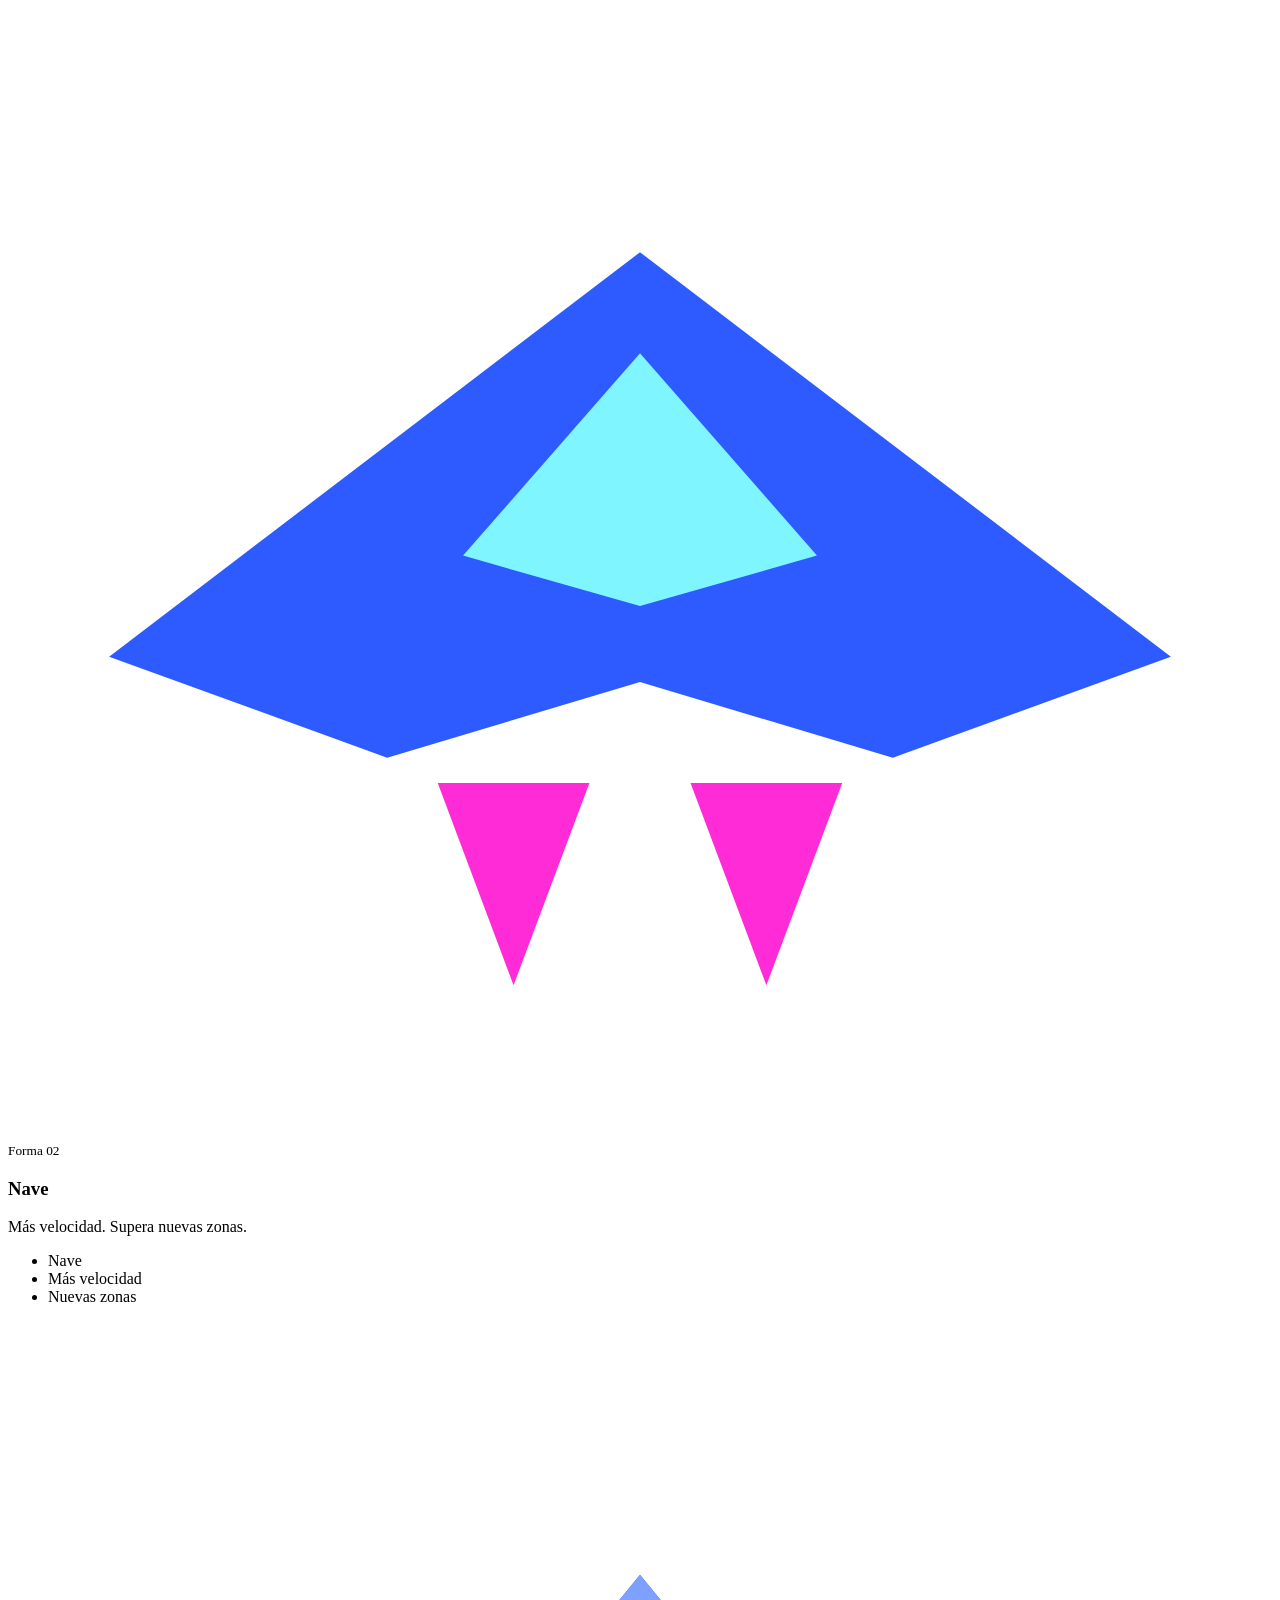
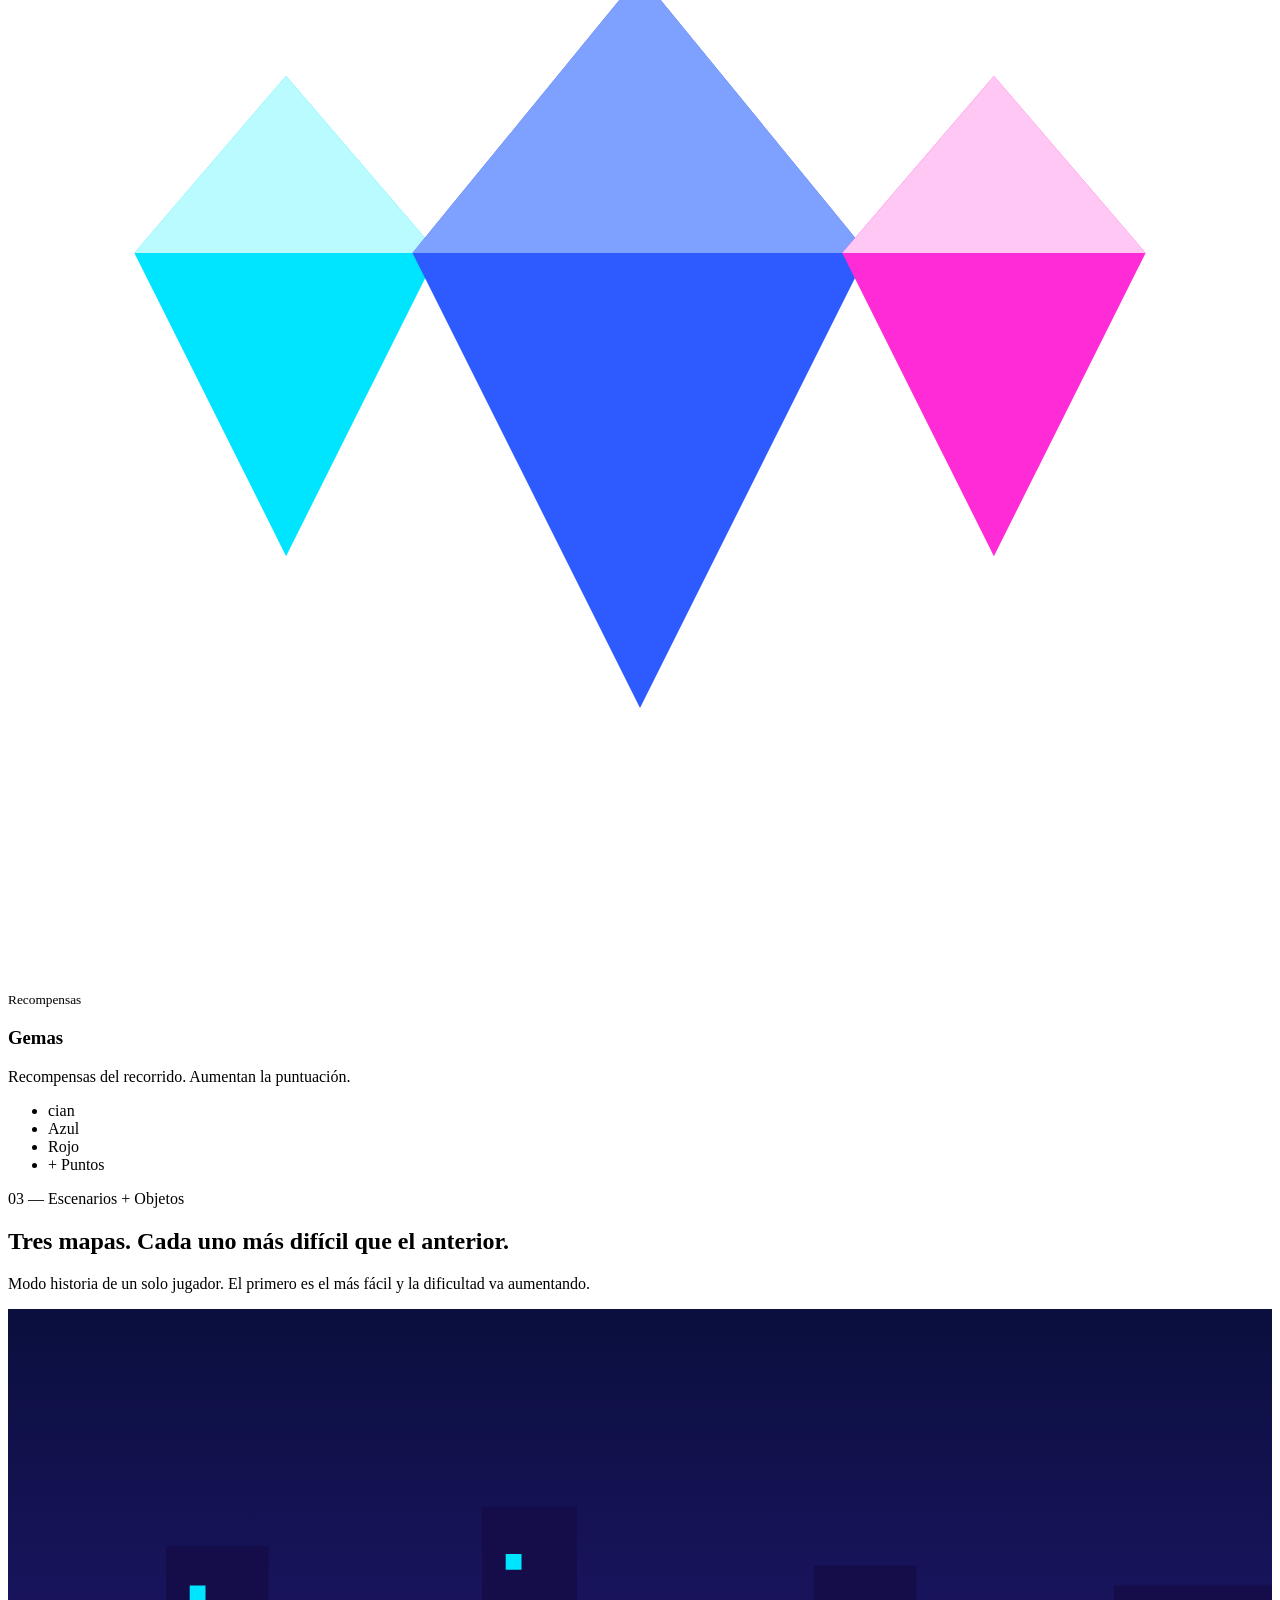
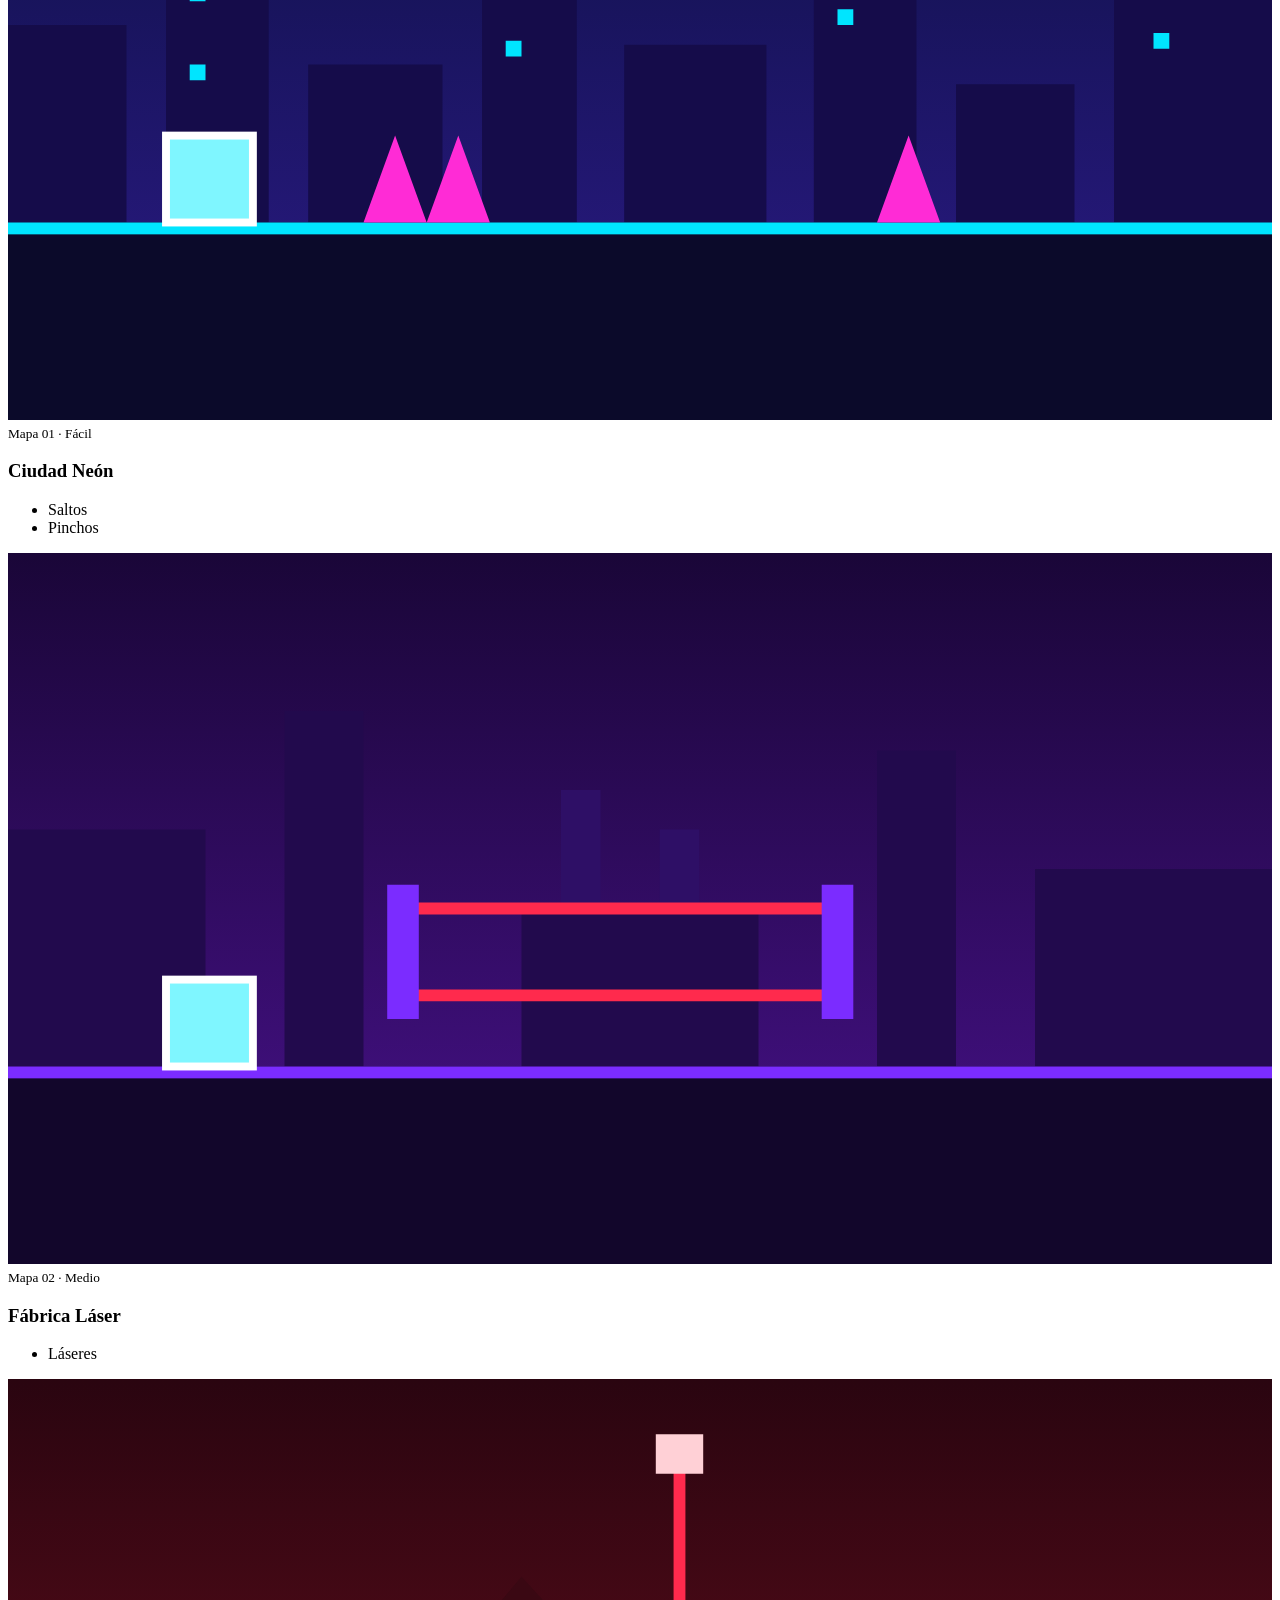
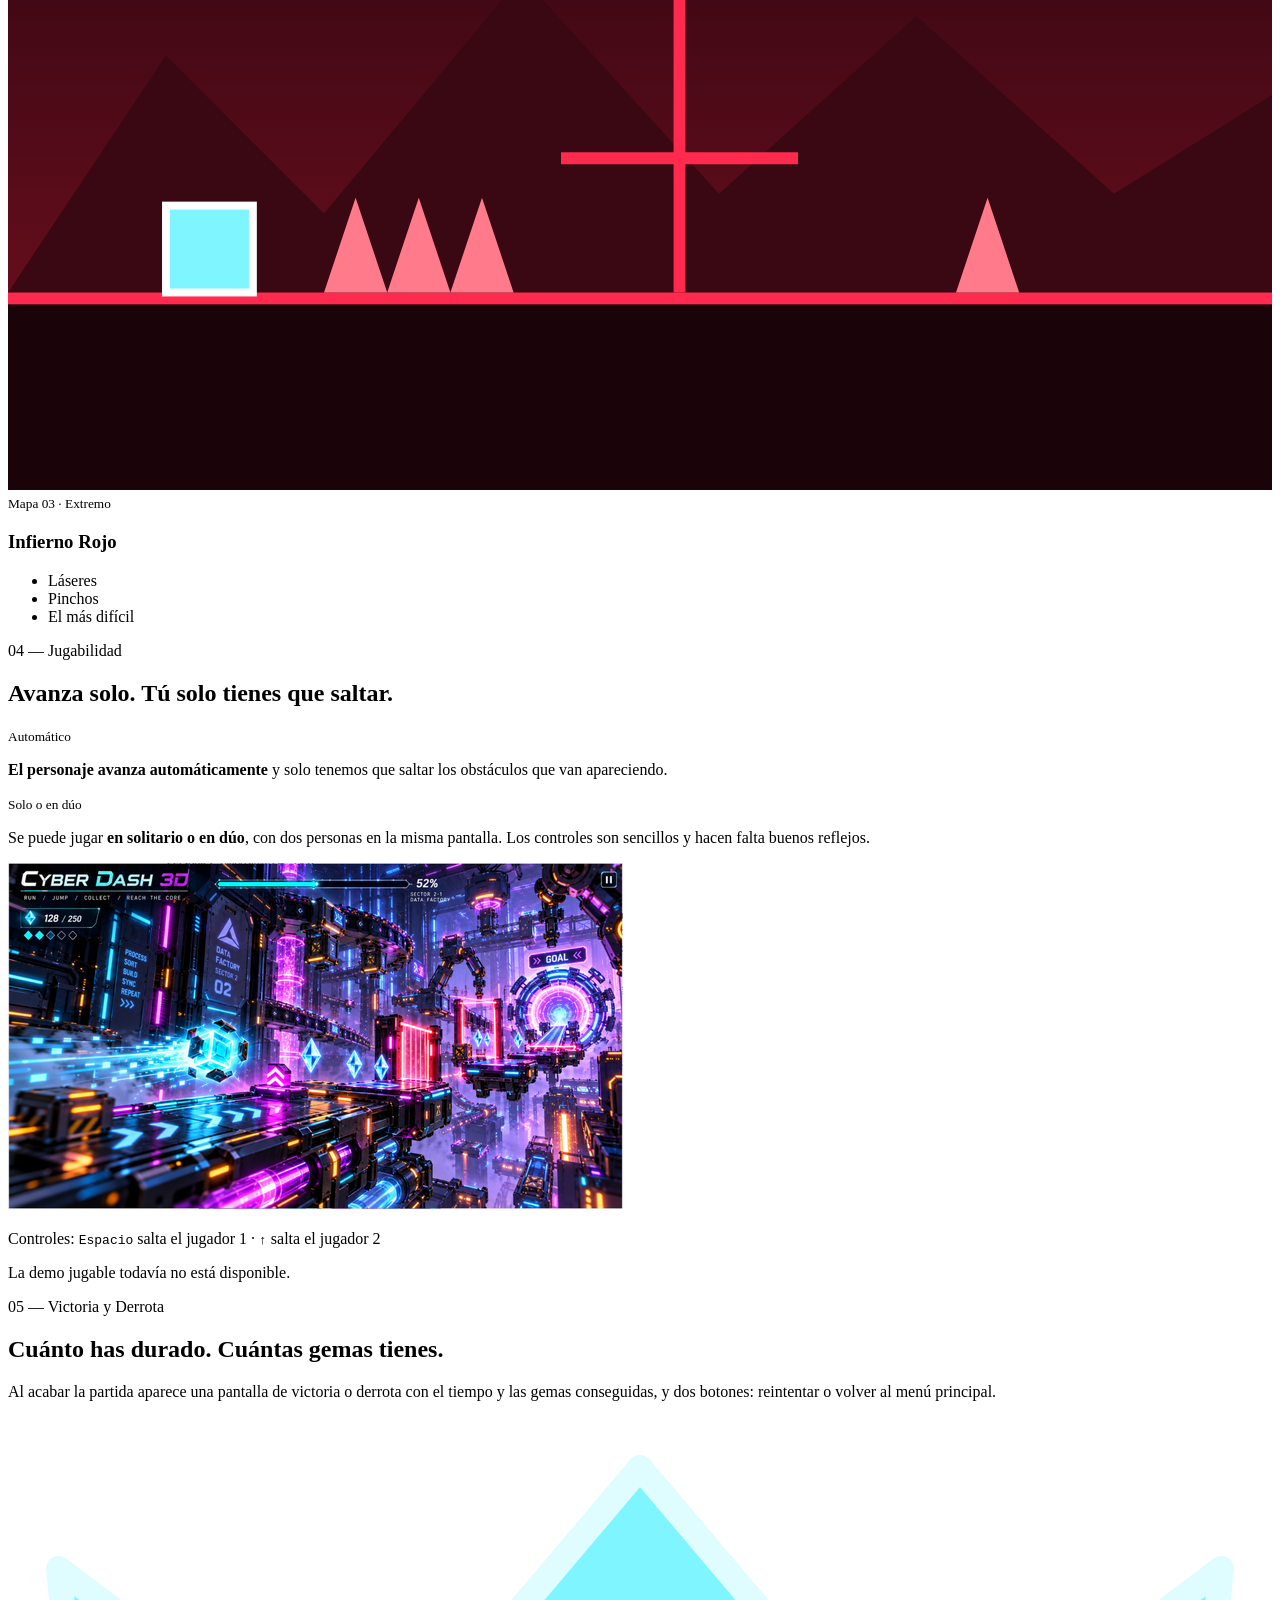
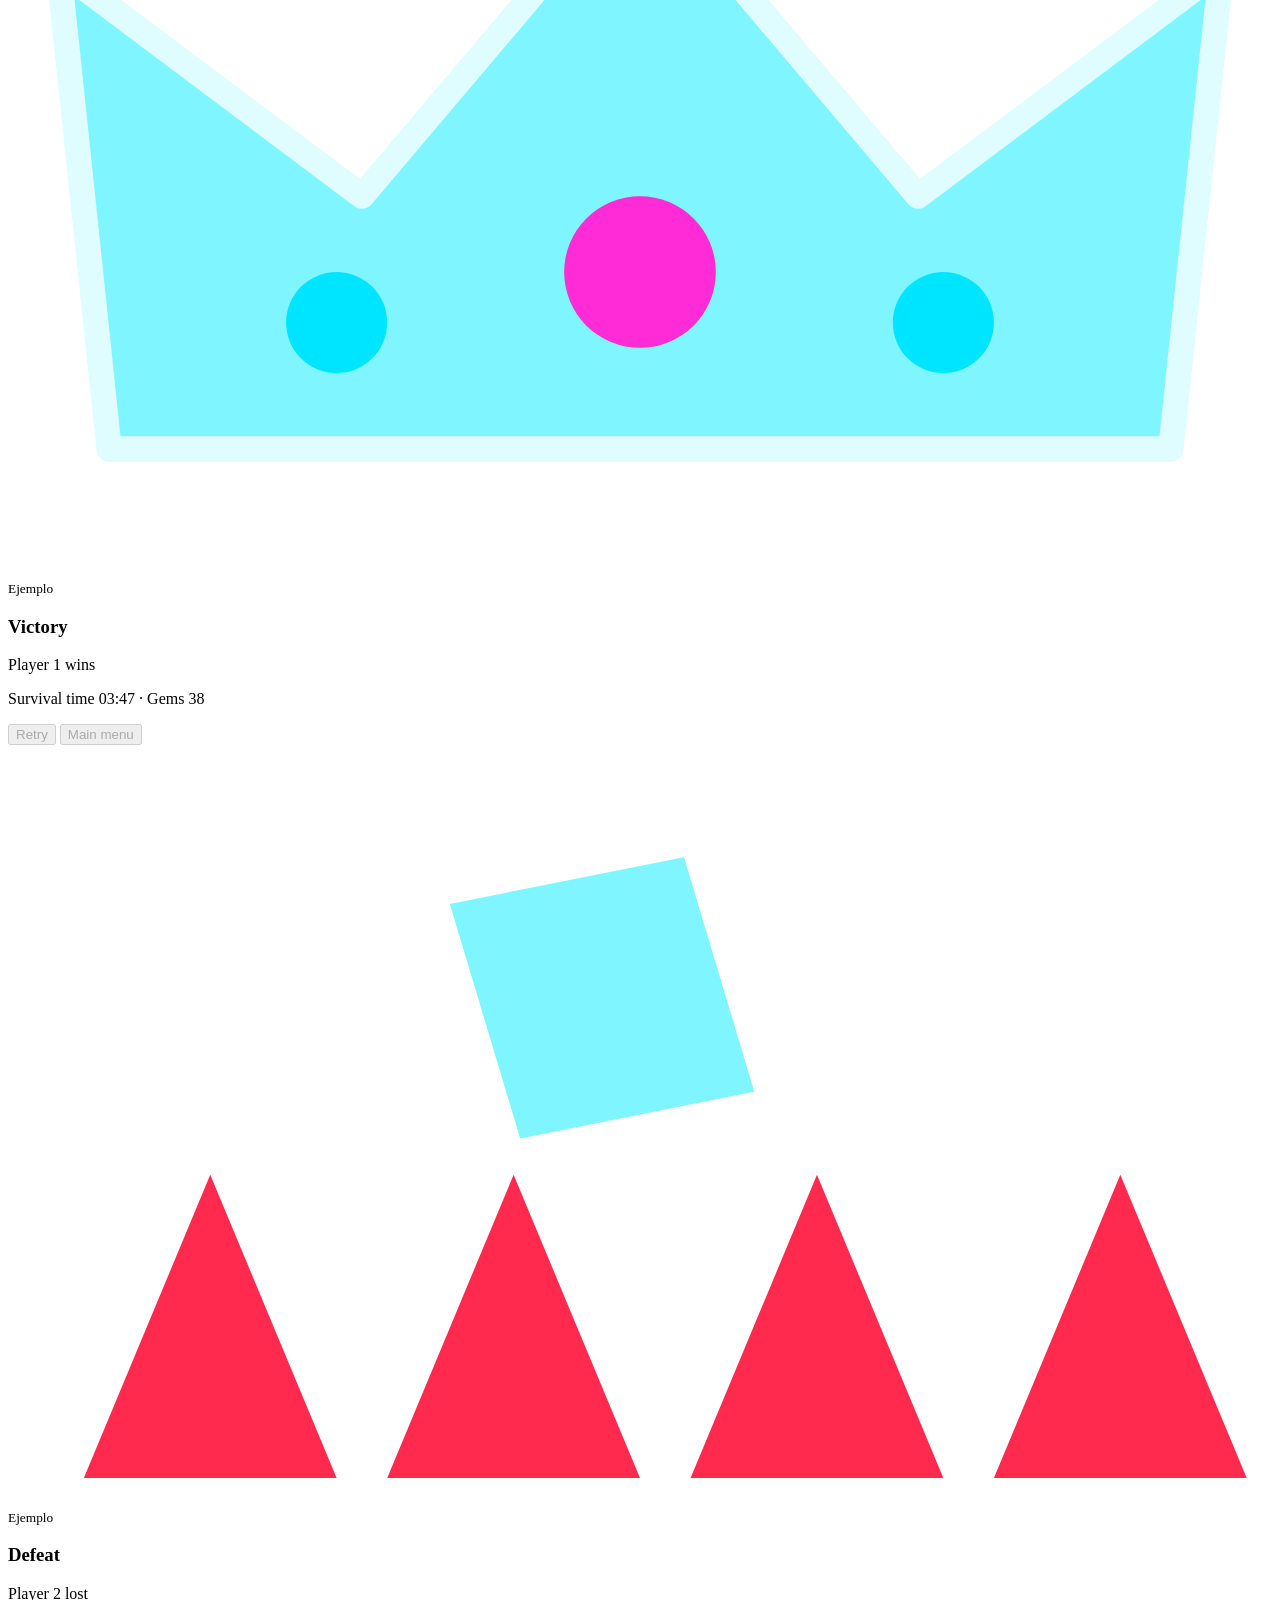
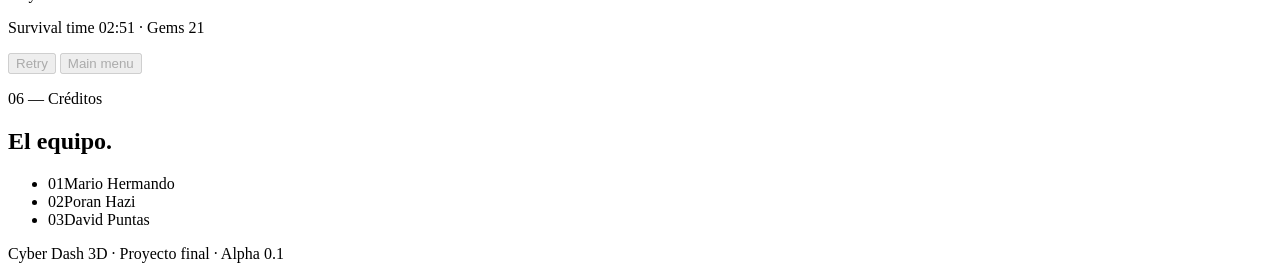
==== commit cb8d1db2: "cambios2" ====
--- a/index.html
+++ b/index.html
@@ -1,53 +1,30 @@
 <!DOCTYPE html>
-<!-- ======================================================================
-     CYBER DASH 3D · Prototipo ALPHA 0.1
-     Archivos: index.html (estructura) + styles.css (estilo) + script.js
-     + juego.html / juego.js (demo jugable)
-     (fondo 3D animado, menú móvil e indicador lateral de secciones)
- 
-     ÍNDICE
-       0. Fondo 3D (canvas) + niebla
-       1. Cabecera flotante (barra tipo píldora)
-       2. Indicador lateral de secciones + aviso alpha
-       3. Inicio (hero)
-       4. Introducción
-       5. Retos + Personajes
-       6. Escenarios + Objetos (3 mapas)
-       7. Jugabilidad
-       8. Victoria y Derrota
-       9. Créditos
-      10. Pie de página
-     ====================================================================== -->
 <html lang="es">
 <head>
   <meta charset="utf-8">
   <meta name="viewport" content="width=device-width, initial-scale=1">
   <title>Cyber Dash 3D · Alpha</title>
   <meta name="description" content="Cyber Dash 3D, endless runner de Mario Hermando, Poran Hazi y David Puntas. Prototipo alpha.">
- 
-  <!-- Tipografías: Inter Tight (titulares finos) + IBM Plex Mono (etiquetas) -->
+
+  <!-- Tipografías -->
   <link rel="preconnect" href="https://fonts.googleapis.com">
   <link rel="preconnect" href="https://fonts.gstatic.com" crossorigin>
   <link href="https://fonts.googleapis.com/css2?family=IBM+Plex+Mono:wght@400;500&family=Inter+Tight:wght@300;400;500&display=swap" rel="stylesheet">
- 
+
   <link rel="stylesheet" href="styles.css">
 </head>
- 
+
 <body>
- 
-  <!-- ===================== 0. FONDO EN VÍDEO ===================== -->
-  <!-- Vídeo en bucle (cyber-dash-fondo.mp4). Al hacer scroll se acerca
-       y la cámara corre más rápido (lo controla script.js).
-       muted + playsinline: necesarios para que se reproduzca solo. -->
+
+  <!-- Fondo en vídeo -->
+  <!-- muted + playsinline hacen falta para que el autoplay funcione -->
   <video id="bg" class="bg-video" src="cyber-dash-fondo.mp4" poster="cyber-dash-fondo.jpg"
          autoplay muted loop playsinline preload="auto" aria-hidden="true"></video>
   <div class="fog" aria-hidden="true"></div>
- 
-  <!-- ===================== 1. CABECERA FLOTANTE ===================== -->
+
+  <!-- Cabecera -->
   <header class="nav" id="top">
-    <!-- Logo -->
     <a class="brand" href="#inicio">
-      <!-- Icono: cubo en líneas (el Digital Core) -->
       <svg class="brand-icon" viewBox="0 0 24 24" aria-hidden="true">
         <path d="M12 2 21 7v10l-9 5-9-5V7z M3 7l9 5 9-5 M12 12v10" fill="none" stroke="currentColor" stroke-width="1.2" stroke-linejoin="round"/>
       </svg>
@@ -56,11 +33,9 @@
         <small>3D · Alpha 0.1</small>
       </span>
     </a>
- 
-    <!-- Botón de menú (solo se ve en móvil) -->
-    <button class="menu-btn" type="button" aria-expanded="false" aria-controls="menu">Menú</button>
- 
-    <!-- Menú: cada enlace salta a la sección con ese id -->
+
+    
+
     <nav id="menu">
       <a href="#introduccion">Introducción</a>
       <a href="#retos">Niveles</a>
@@ -69,13 +44,12 @@
       <a href="#resultados">Resultado</a>
       <a href="#creditos">Créditos</a>
     </nav>
- 
-    <!-- Botón de iniciar sesión (todavía no hace nada: es solo diseño) -->
+
+    <!-- Todavía no funciona -->
     <a class="login" href="#">Iniciar sesión</a>
   </header>
- 
-  <!-- ===================== 2. INDICADOR LATERAL + AVISO ALPHA ===================== -->
-  <!-- Se marca el punto de la sección que se está viendo -->
+
+  <!-- Indicador lateral -->
   <nav class="rail" aria-label="Secciones">
     <a href="#introduccion" data-sec="introduccion"><span>Intro</span><i></i></a>
     <a href="#retos" data-sec="retos"><span>Niveles</span><i></i></a>
@@ -84,44 +58,41 @@
     <a href="#resultados" data-sec="resultados"><span>Final</span><i></i></a>
     <a href="#creditos" data-sec="creditos"><span>Equipo</span><i></i></a>
   </nav>
- 
-  <!-- Aviso de que la web está en construcción (píldora abajo a la derecha) -->
+
+  <!-- Aviso alpha -->
   <div class="alpha-banner"><i></i>Alpha 0.1 · Web en desarrollo</div>
- 
-  <!-- ===================== CONTENIDO PRINCIPAL ===================== -->
+
   <main>
- 
-    <!-- ===================== 3. INICIO (HERO) ===================== -->
+
+    <!-- Inicio -->
     <section class="hero" id="inicio">
       <p class="tag">Cyber Dash 3D —  Proyecto en desarrollo</p>
-      <h1>Cyber Dash</h1>
+      <h1>Cyber Dash 3D</span></h1>
       <p class="sub">Serás el que sobreviva a todos los niveles sin pausa y sin una meta a la que llegar.</p>
- 
+
       <div class="actions">
-        <!-- Abre la demo jugable (juego.html) -->
-        <a class="btn" href="juego.html">Jugar demo →</a>
-        <a class="btn ghost" href="#retos">Ver niveles</a>
-      </div>
- 
+        <a class="btn" href="#retos">Ver niveles →</a>
+        <a class="btn ghost" href="#jugabilidad">Cómo se juega</a>
+      </div>
+
       <p class="scroll-cue">Scroll · Entra en el juego</p>
     </section>
- 
-    <!-- ===================== 4. INTRODUCCIÓN ===================== -->
+
+    <!-- Introducción -->
     <section id="introduccion">
       <p class="label">01 — Introducción</p>
       <h2>Imagina un juego innovador donde tu decides cuando tirar la toalla o rendirte.</h2>
       <p class="lead">Cyber Dash 3D es un endless runner con niveles modo hisotria y con un multijugador y modos infinitos .</p>
       <img class="shot" src="cyber-dash.png" alt="Captura de Cyber Dash 3D: el cubo corriendo por la Data Factory">
-      
-    </section>
- 
-    <!-- ===================== 5. RETOS + PERSONAJES ===================== -->
+
+    </section>
+
+    <!-- Niveles + personajes -->
     <section id="retos">
       <p class="label">02 — Niveles + Personajes</p>
       <h2>El Personaje cambia de forma durante la partida y los distintos niveles.</h2>
- 
+
       <div class="grid">
-        <!-- Tarjeta 1: forma principal -->
         <article class="card">
           <svg class="art card-art" viewBox="0 0 100 100" role="img" aria-label="Core Mode: cubo de cristal">
             <path d="M50 8 92 30 50 52 8 30z" fill="#7ff6ff"/>
@@ -134,8 +105,7 @@
           <p>Forma principal. Salta y esquiva.</p>
           <ul><li>Cubo de cristal</li><li>Salto</li><li>Esquiva</li></ul>
         </article>
- 
-        <!-- Tarjeta 2: transformación en nave -->
+
         <article class="card">
           <svg class="art card-art" viewBox="0 0 100 100" role="img" aria-label="Hover Mode: nave">
             <path d="M8 62 50 30 92 62 70 70 50 64 30 70z" fill="#2d5bff"/>
@@ -147,8 +117,7 @@
           <p>Más velocidad. Supera nuevas zonas.</p>
           <ul><li>Nave</li><li>Más velocidad</li><li>Nuevas zonas</li></ul>
         </article>
- 
-        <!-- Tarjeta 3: recompensas -->
+
         <article class="card">
           <svg class="art card-art" viewBox="0 0 100 100" role="img" aria-label="Energy Gems: gemas cian, azul y rosa">
             <path d="M22 28 34 42 22 66 10 42z" fill="#00e5ff"/>
@@ -165,15 +134,15 @@
         </article>
       </div>
     </section>
- 
-    <!-- ===================== 6. ESCENARIOS + OBJETOS ===================== -->
+
+    <!-- Escenarios -->
     <section id="escenarios">
       <p class="label">03 — Escenarios + Objetos</p>
       <h2>Tres mapas. Cada uno más difícil que el anterior.</h2>
       <p class="lead">Modo historia de un solo jugador. El primero es el más fácil y la dificultad va aumentando.</p>
- 
+
       <div class="grid">
-        <!-- MAPA 1: Ciudad Neón -->
+        <!-- Mapa 1 -->
         <article class="card">
           <svg class="art map-art" viewBox="0 0 320 180" role="img" aria-label="Mapa 1: ciudad neón con edificios y pinchos">
             <defs>
@@ -193,8 +162,8 @@
           <h3>Ciudad Neón</h3>
           <ul><li>Saltos</li><li>Pinchos</li></ul>
         </article>
- 
-        <!-- MAPA 2: Fábrica Láser -->
+
+        <!-- Mapa 2 -->
         <article class="card">
           <svg class="art map-art" viewBox="0 0 320 180" role="img" aria-label="Mapa 2: fábrica violeta con láseres">
             <defs>
@@ -215,8 +184,8 @@
           <h3>Fábrica Láser</h3>
           <ul><li>Láseres</li></ul>
         </article>
- 
-        <!-- MAPA 3: Infierno Rojo -->
+
+        <!-- Mapa 3 -->
         <article class="card">
           <svg class="art map-art" viewBox="0 0 320 180" role="img" aria-label="Mapa 3: infierno rojo con láseres y pinchos">
             <defs>
@@ -239,12 +208,12 @@
         </article>
       </div>
     </section>
- 
-    <!-- ===================== 7. JUGABILIDAD ===================== -->
+
+    <!-- Jugabilidad -->
     <section id="jugabilidad">
       <p class="label">04 — Jugabilidad</p>
       <h2>Avanza solo. Tú solo tienes que saltar.</h2>
- 
+
       <div class="grid two">
         <div class="card">
           <small>Automático</small>
@@ -255,24 +224,20 @@
           <p>Se puede jugar <strong>en solitario o en dúo</strong>, con dos personas en la misma pantalla. Los controles son sencillos y hacen falta buenos reflejos.</p>
         </div>
       </div>
- 
+
       <img class="shot" src="cyber-dash.png" alt="Captura de Cyber Dash 3D: sector 2-1 Data Factory">
- 
+
       <p class="note">Controles: <kbd>Espacio</kbd> salta el jugador 1 · <kbd>↑</kbd> salta el jugador 2</p>
-      <!-- Enlace a la demo jugable -->
-      <div class="actions demo-actions">
-        <a class="btn" href="juego.html">Jugar la demo →</a>
-      </div>
-    </section>
- 
-    <!-- ===================== 8. VICTORIA Y DERROTA ===================== -->
+      <p class="note">La demo jugable todavía no está disponible.</p>
+    </section>
+
+    <!-- Victoria y derrota -->
     <section id="resultados">
       <p class="label">05 — Victoria y Derrota</p>
       <h2>Cuánto has durado. Cuántas gemas tienes.</h2>
       <p class="lead">Al acabar la partida aparece una pantalla de victoria o derrota con el tiempo y las gemas conseguidas, y dos botones: reintentar o volver al menú principal.</p>
- 
+
       <div class="grid two">
-        <!-- Pantalla de VICTORIA (ejemplo) -->
         <article class="card win">
           <svg class="art card-art" viewBox="0 0 100 60" role="img" aria-label="Corona de victoria">
             <path d="M8 50 4 12l24 18L50 4l22 26 24-18-4 38z" fill="#7ff6ff" stroke="#dffcff" stroke-width="2" stroke-linejoin="round"/>
@@ -289,8 +254,7 @@
             <button class="btn ghost" type="button" disabled>Main menu</button>
           </div>
         </article>
- 
-        <!-- Pantalla de DERROTA (ejemplo) -->
+
         <article class="card lose">
           <svg class="art card-art" viewBox="0 0 100 60" role="img" aria-label="Cubo sobre pinchos: derrota">
             <path d="M6 58l10-24 10 24zM30 58l10-24 10 24zM54 58l10-24 10 24zM78 58l10-24 10 24z" fill="#ff2a4d"/>
@@ -307,8 +271,8 @@
         </article>
       </div>
     </section>
- 
-    <!-- ===================== 9. CRÉDITOS ===================== -->
+
+    <!-- Créditos -->
     <section id="creditos">
       <p class="label">06 — Créditos</p>
       <h2>El equipo.</h2>
@@ -318,15 +282,14 @@
         <li><span>03</span>David Puntas</li>
       </ul>
     </section>
- 
+
   </main>
- 
-  <!-- ===================== 10. PIE DE PÁGINA ===================== -->
+
+  <!-- Pie -->
   <footer>
     <p>Cyber Dash 3D · Proyecto final · Alpha 0.1</p>
   </footer>
- 
+
   <script src="script.js"></script>
 </body>
 </html>
- 
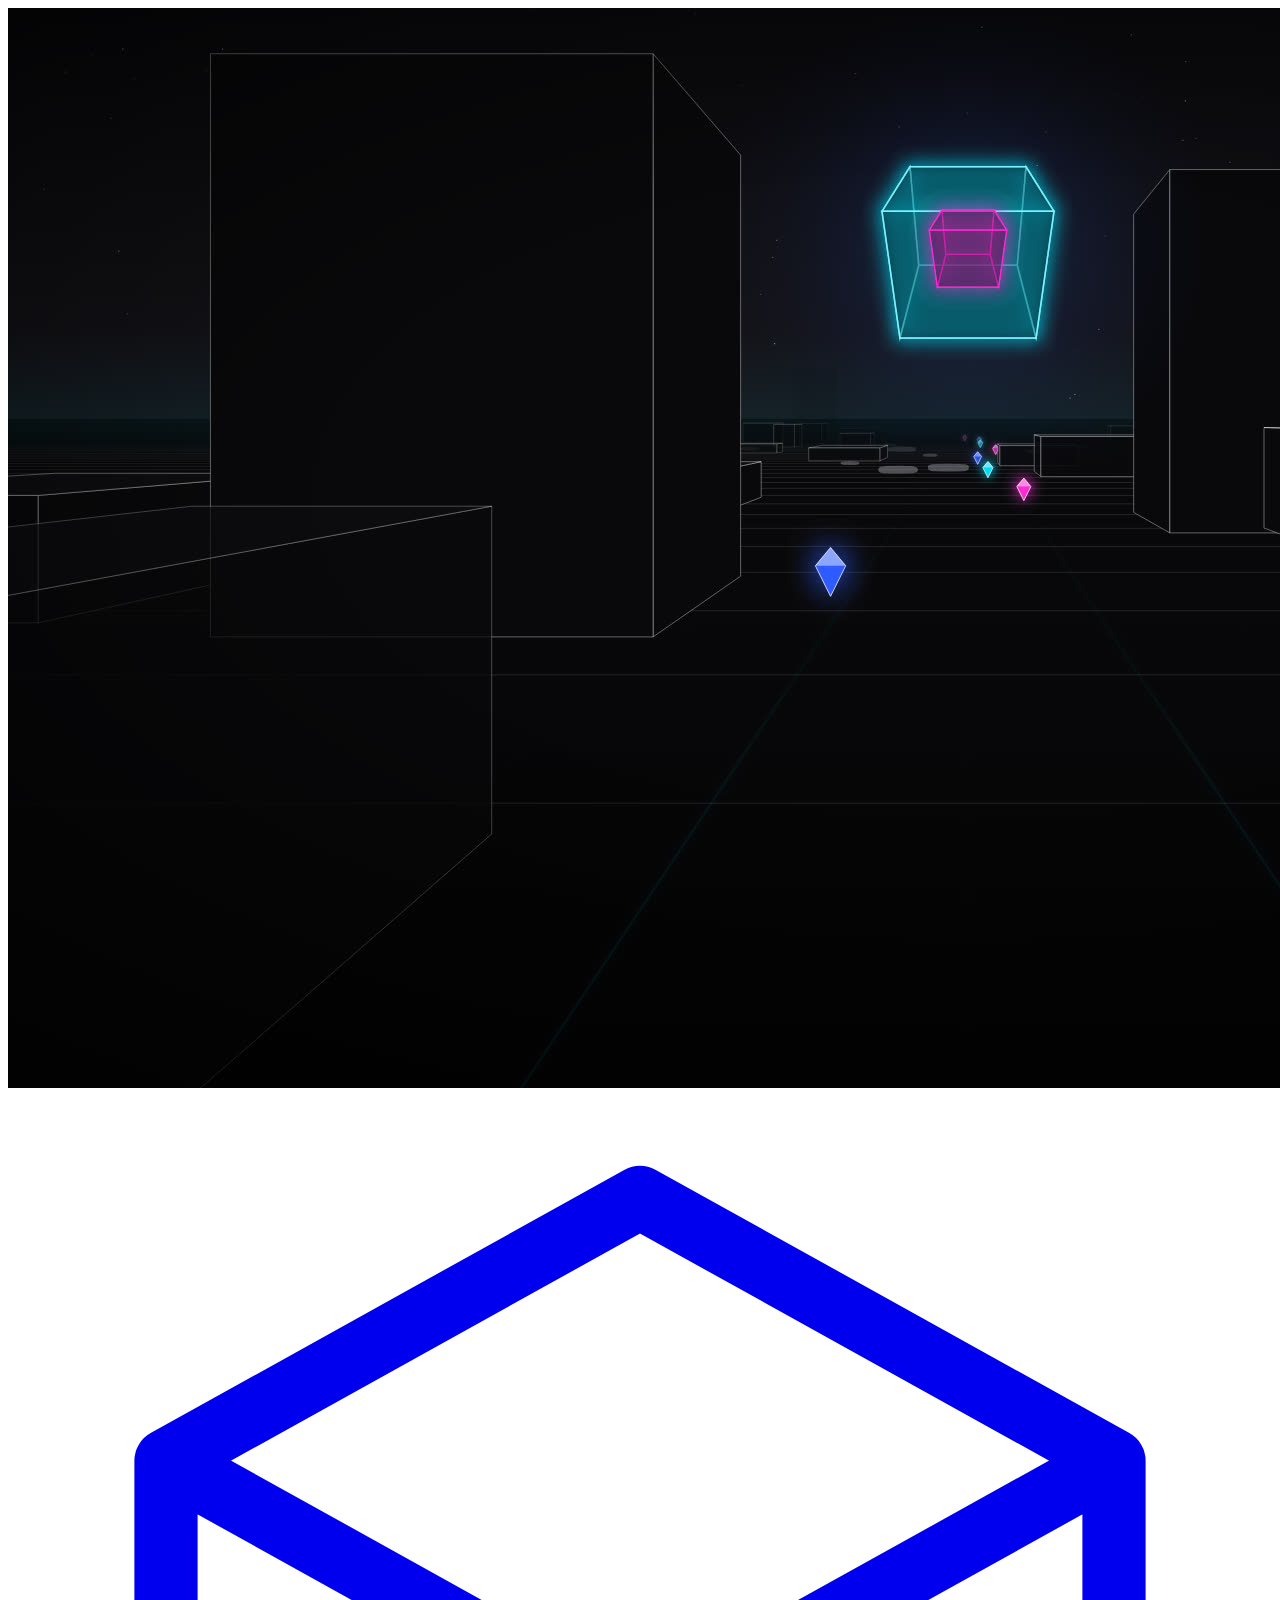
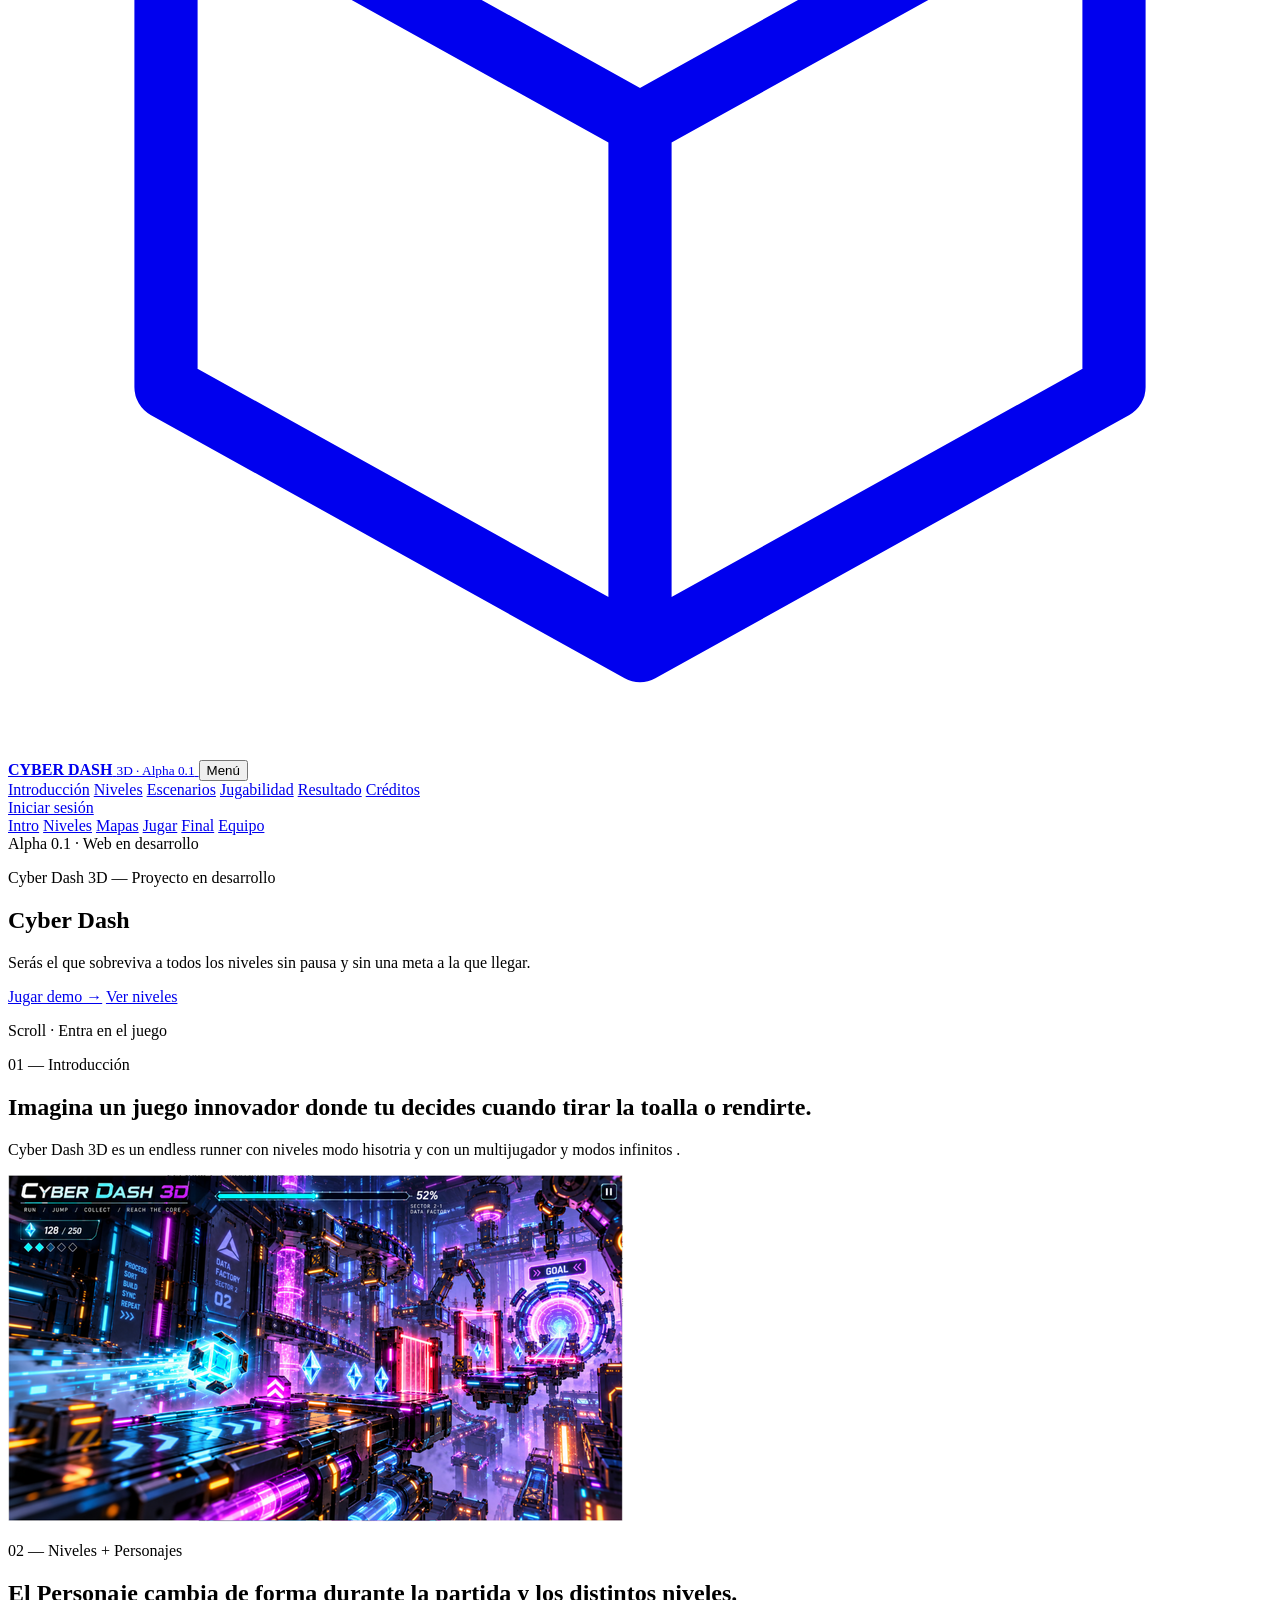
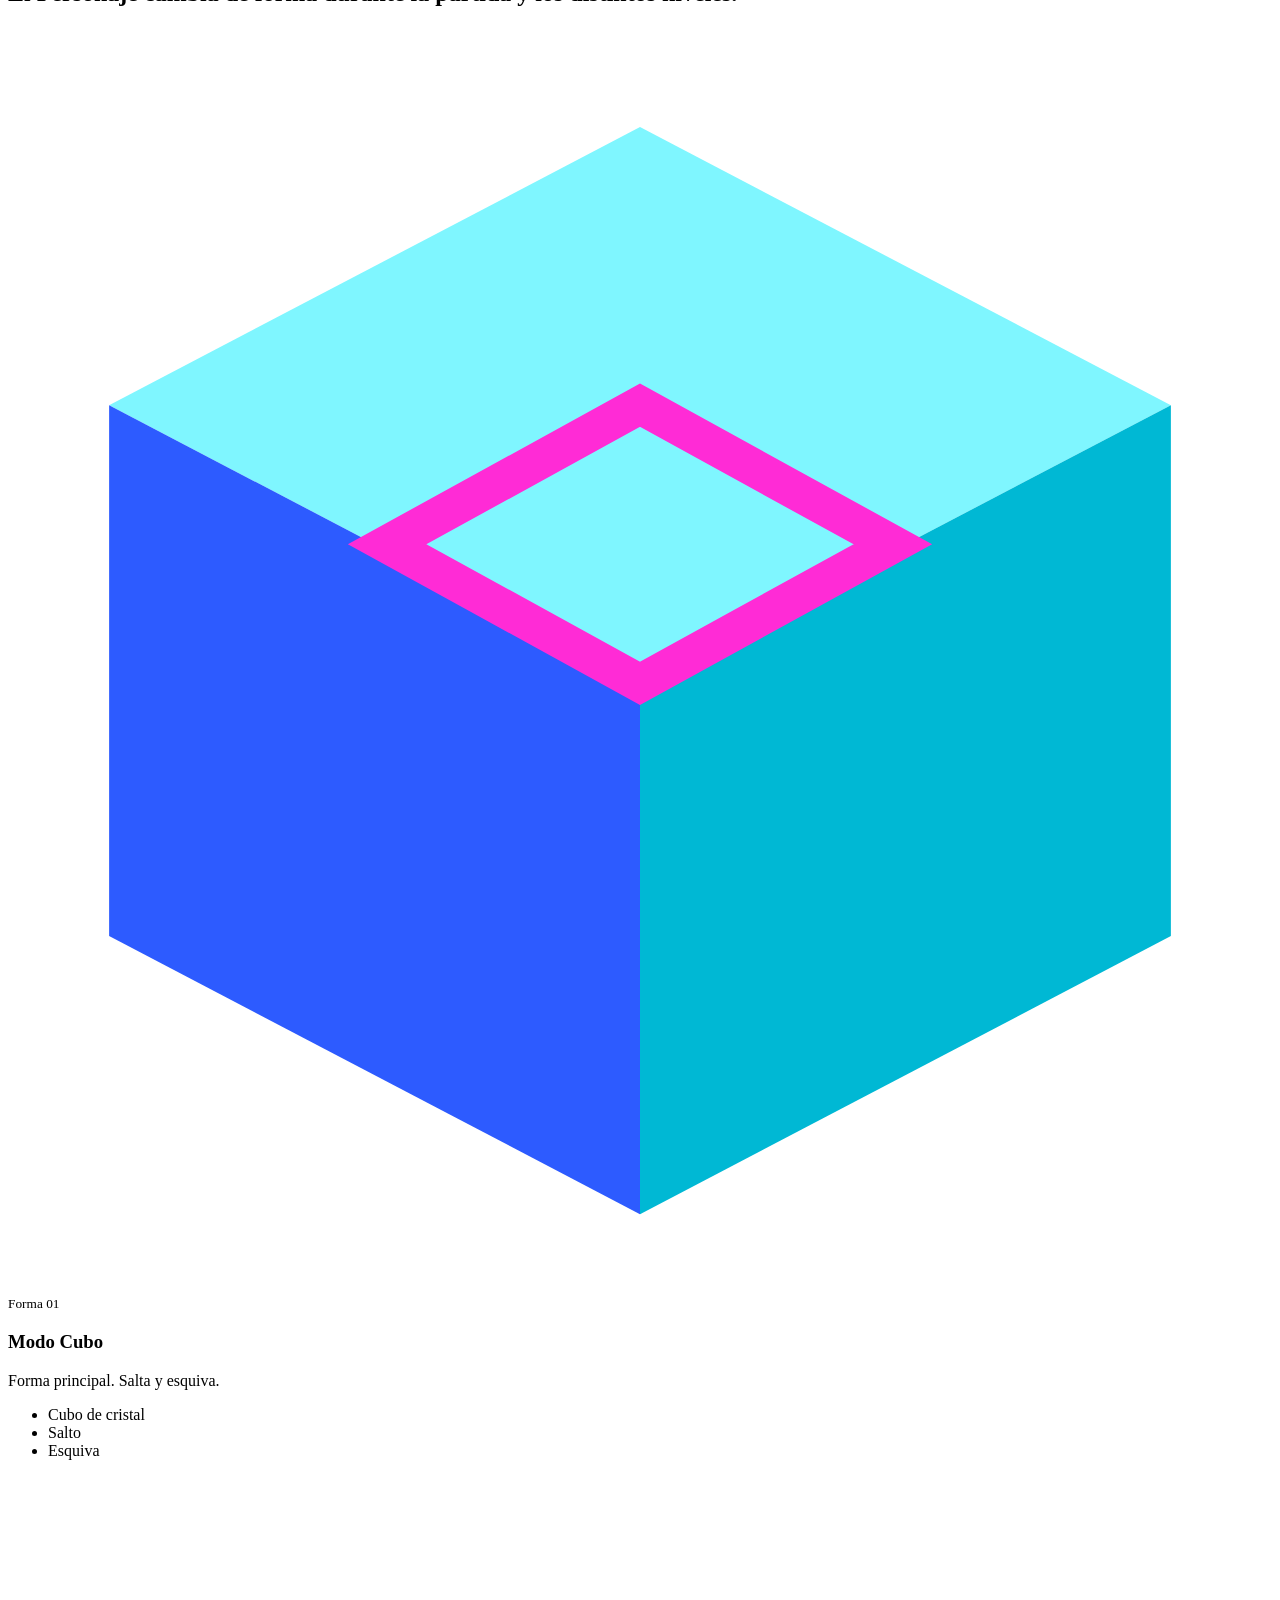
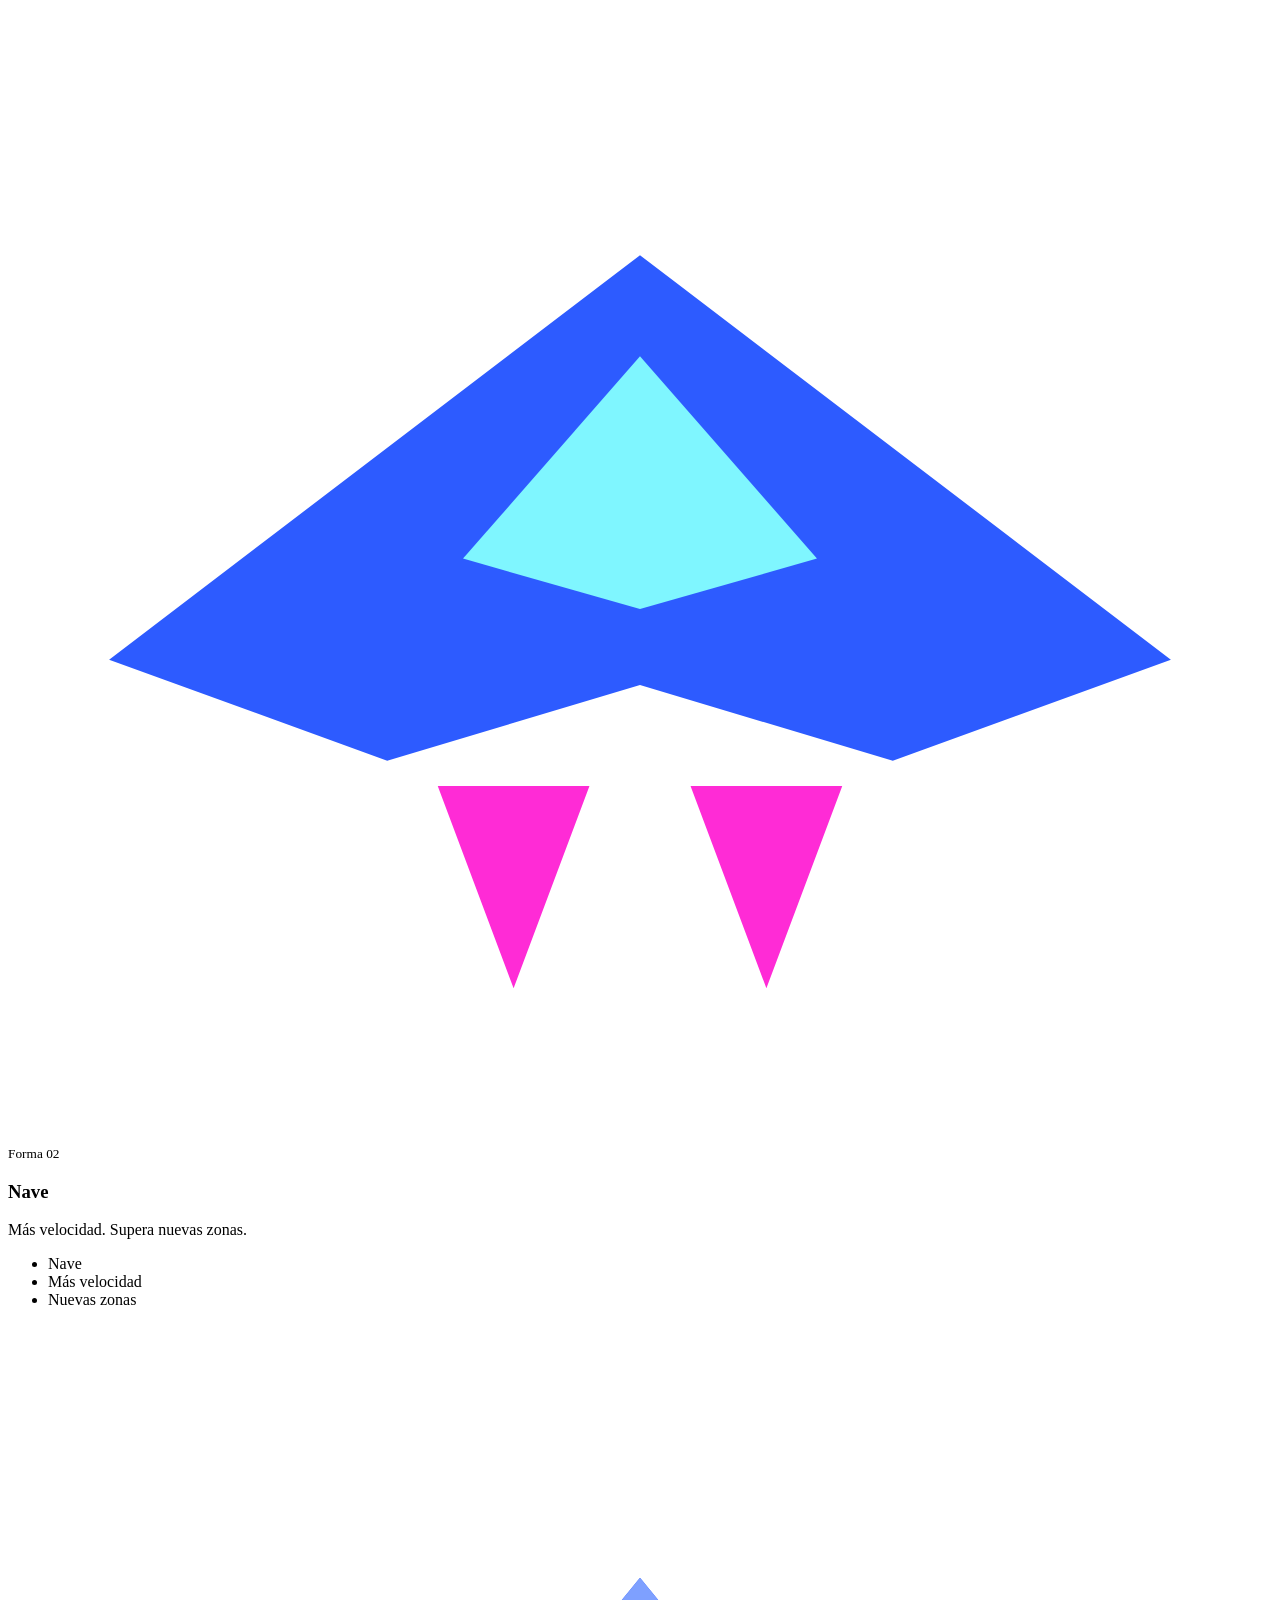
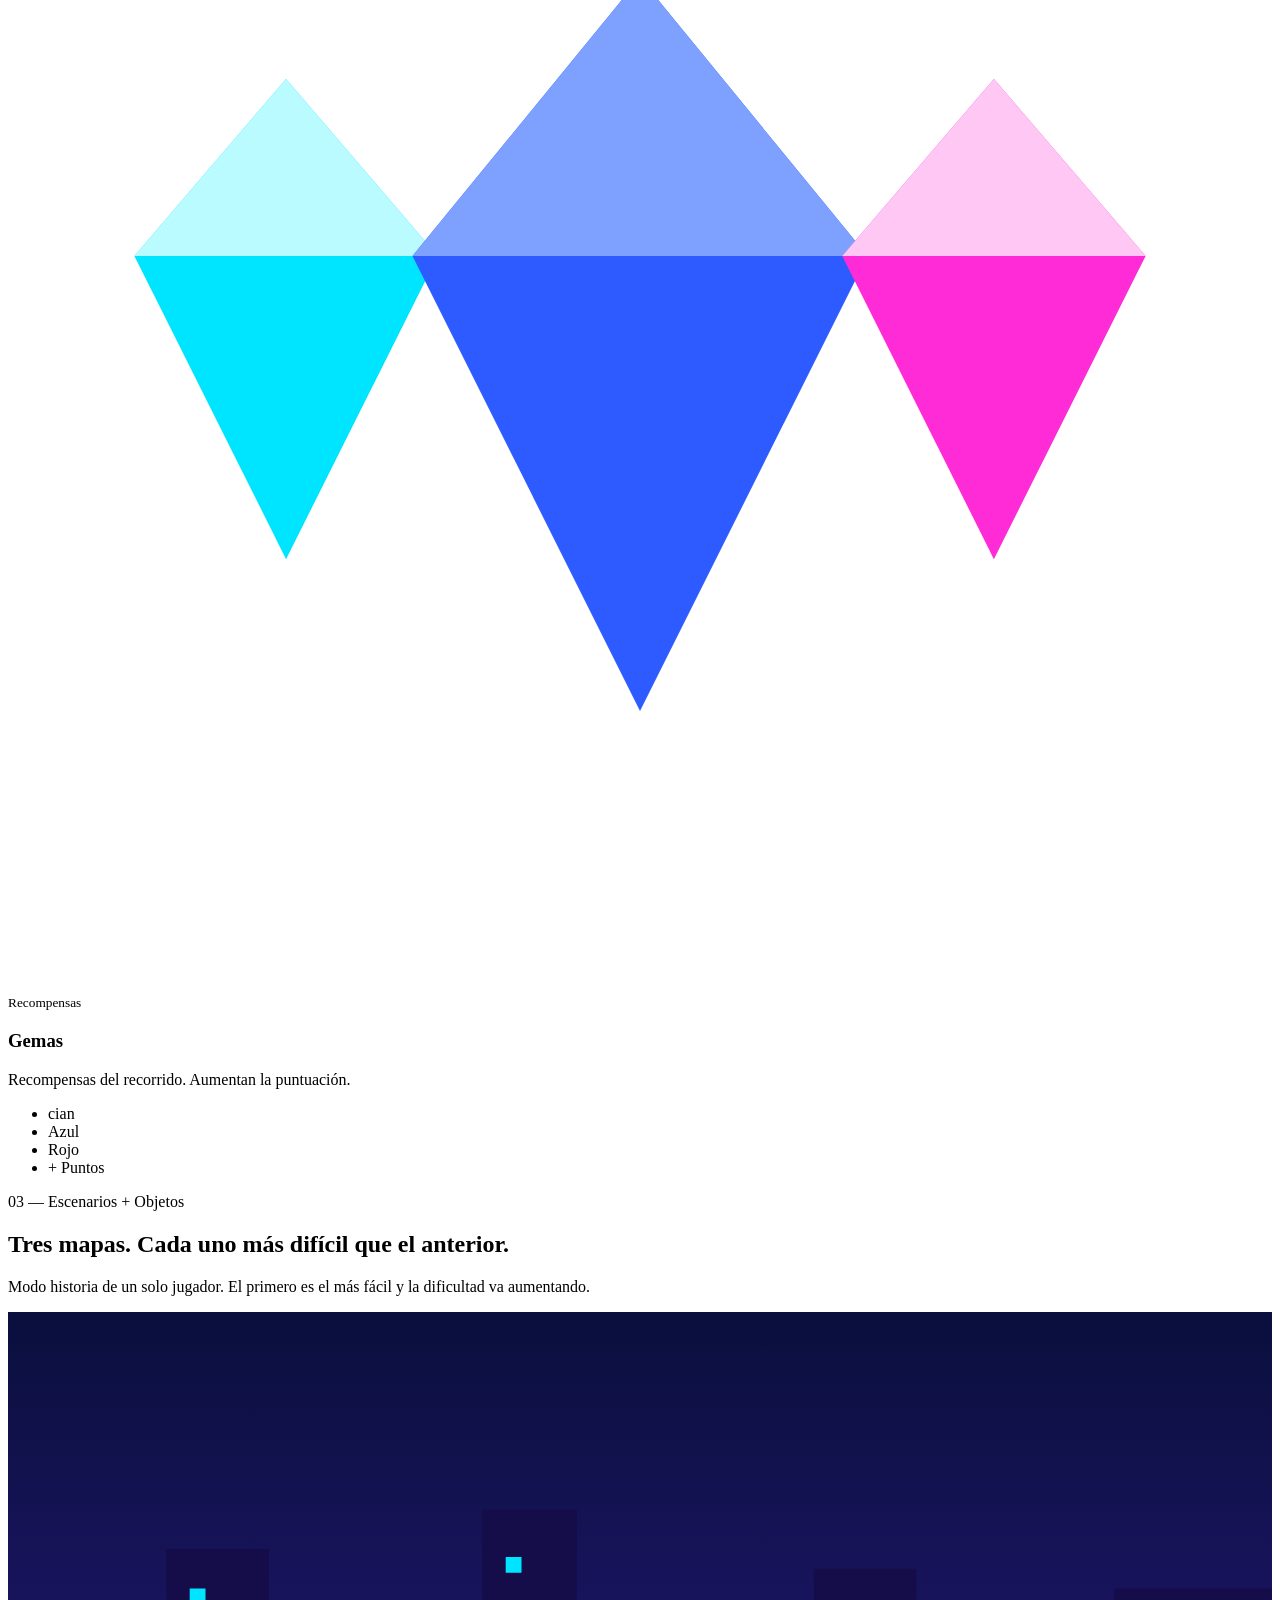
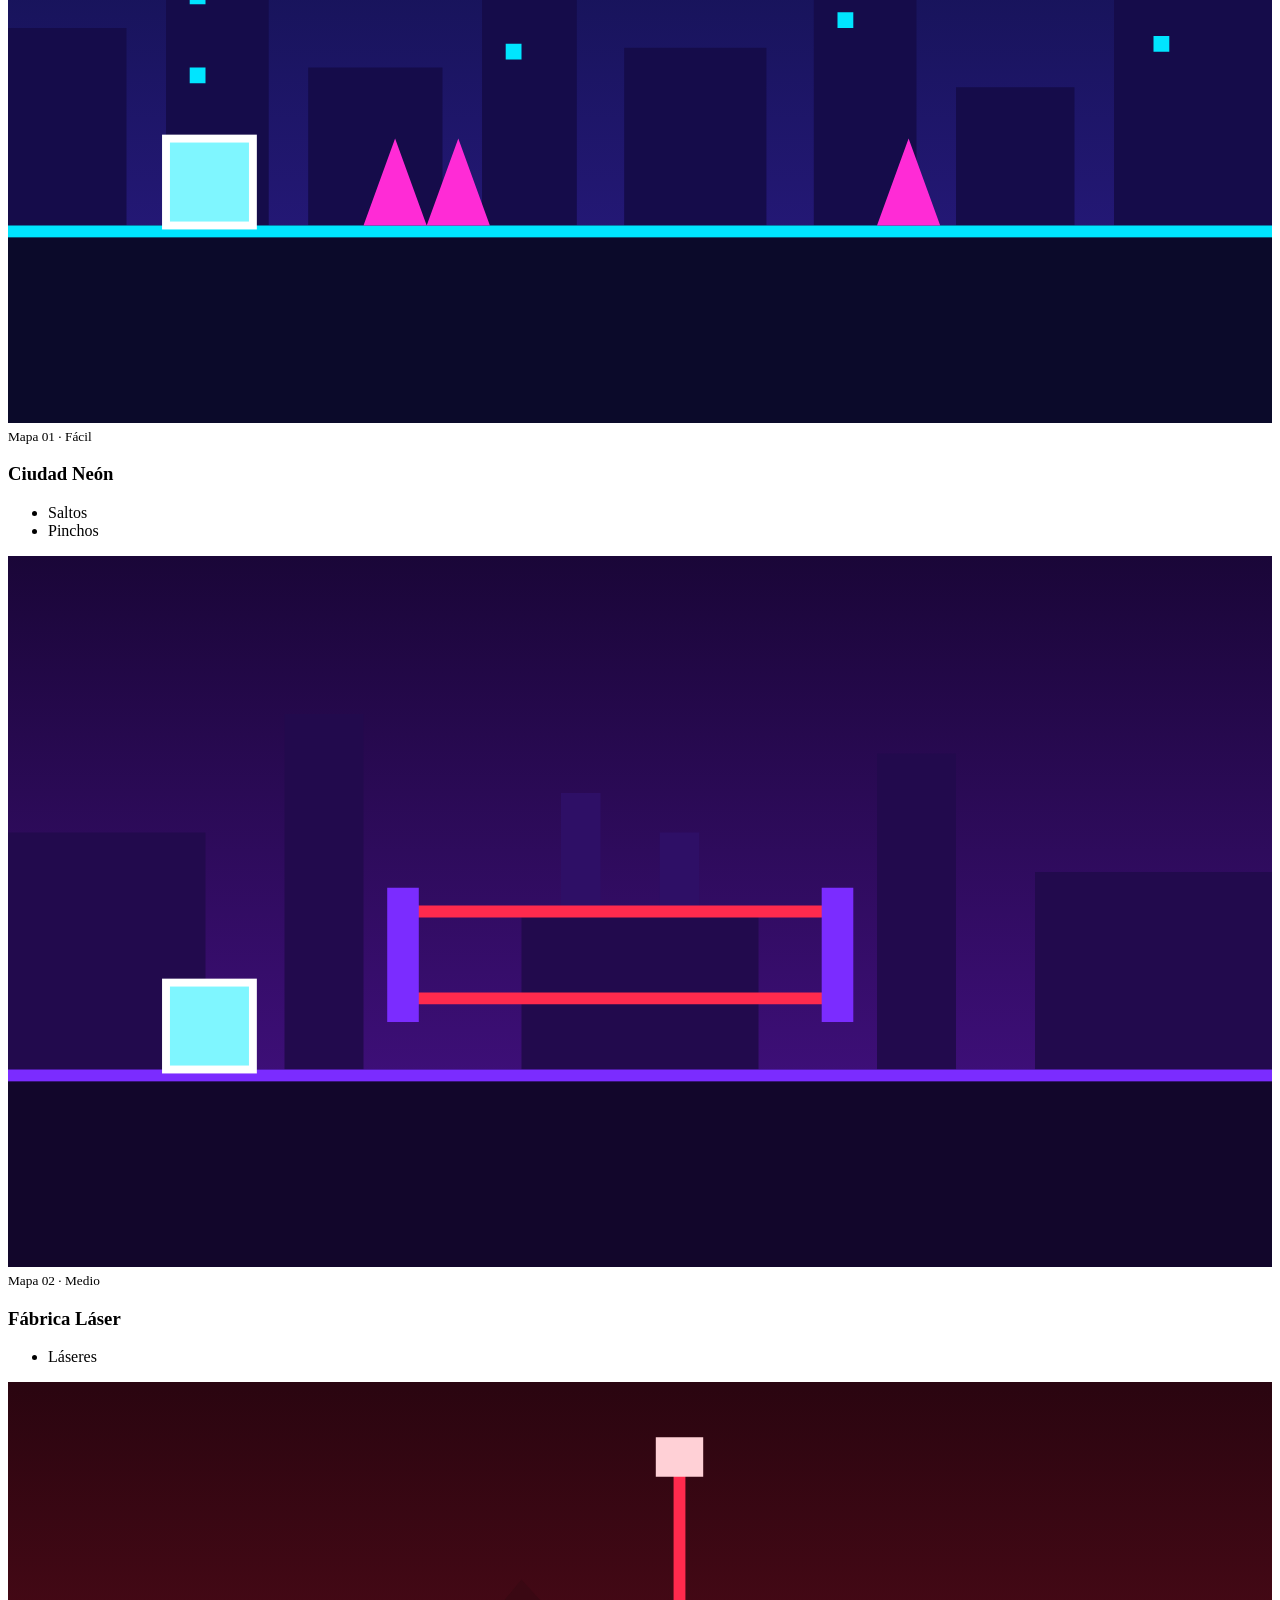
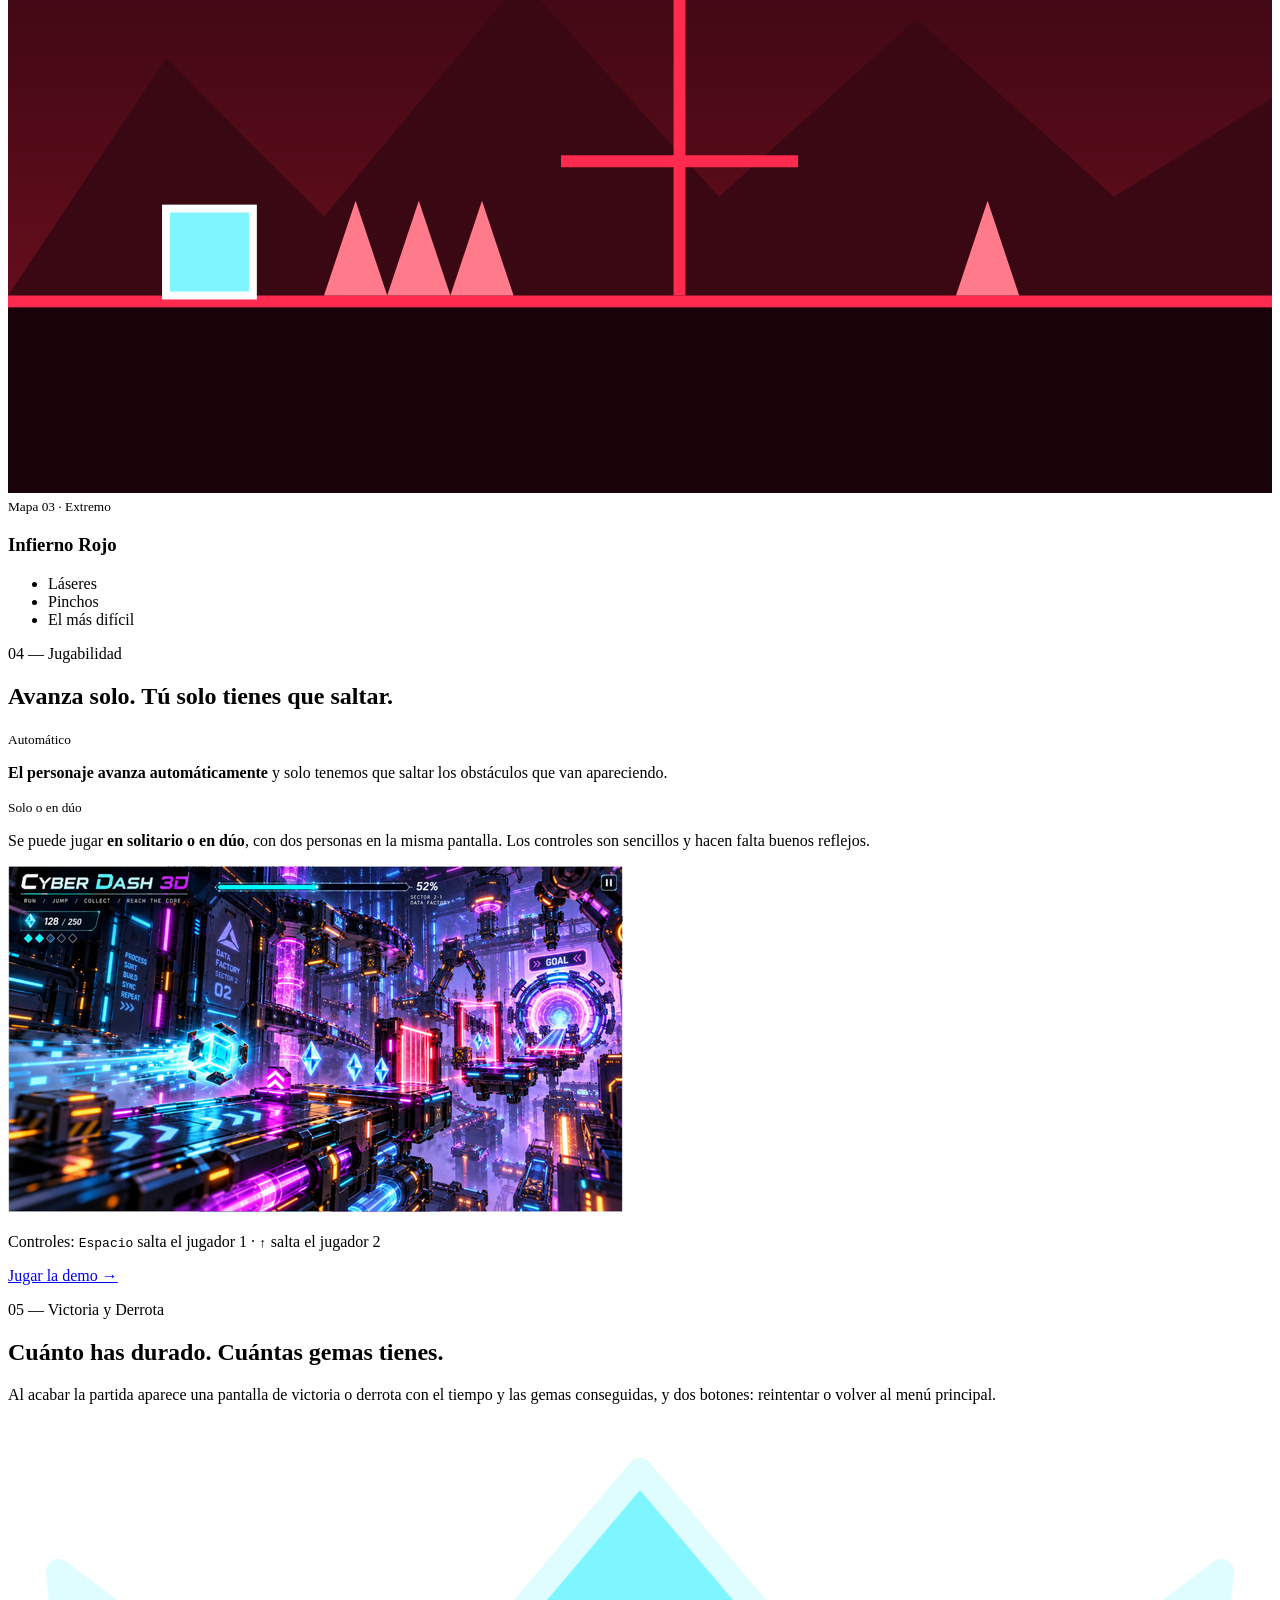
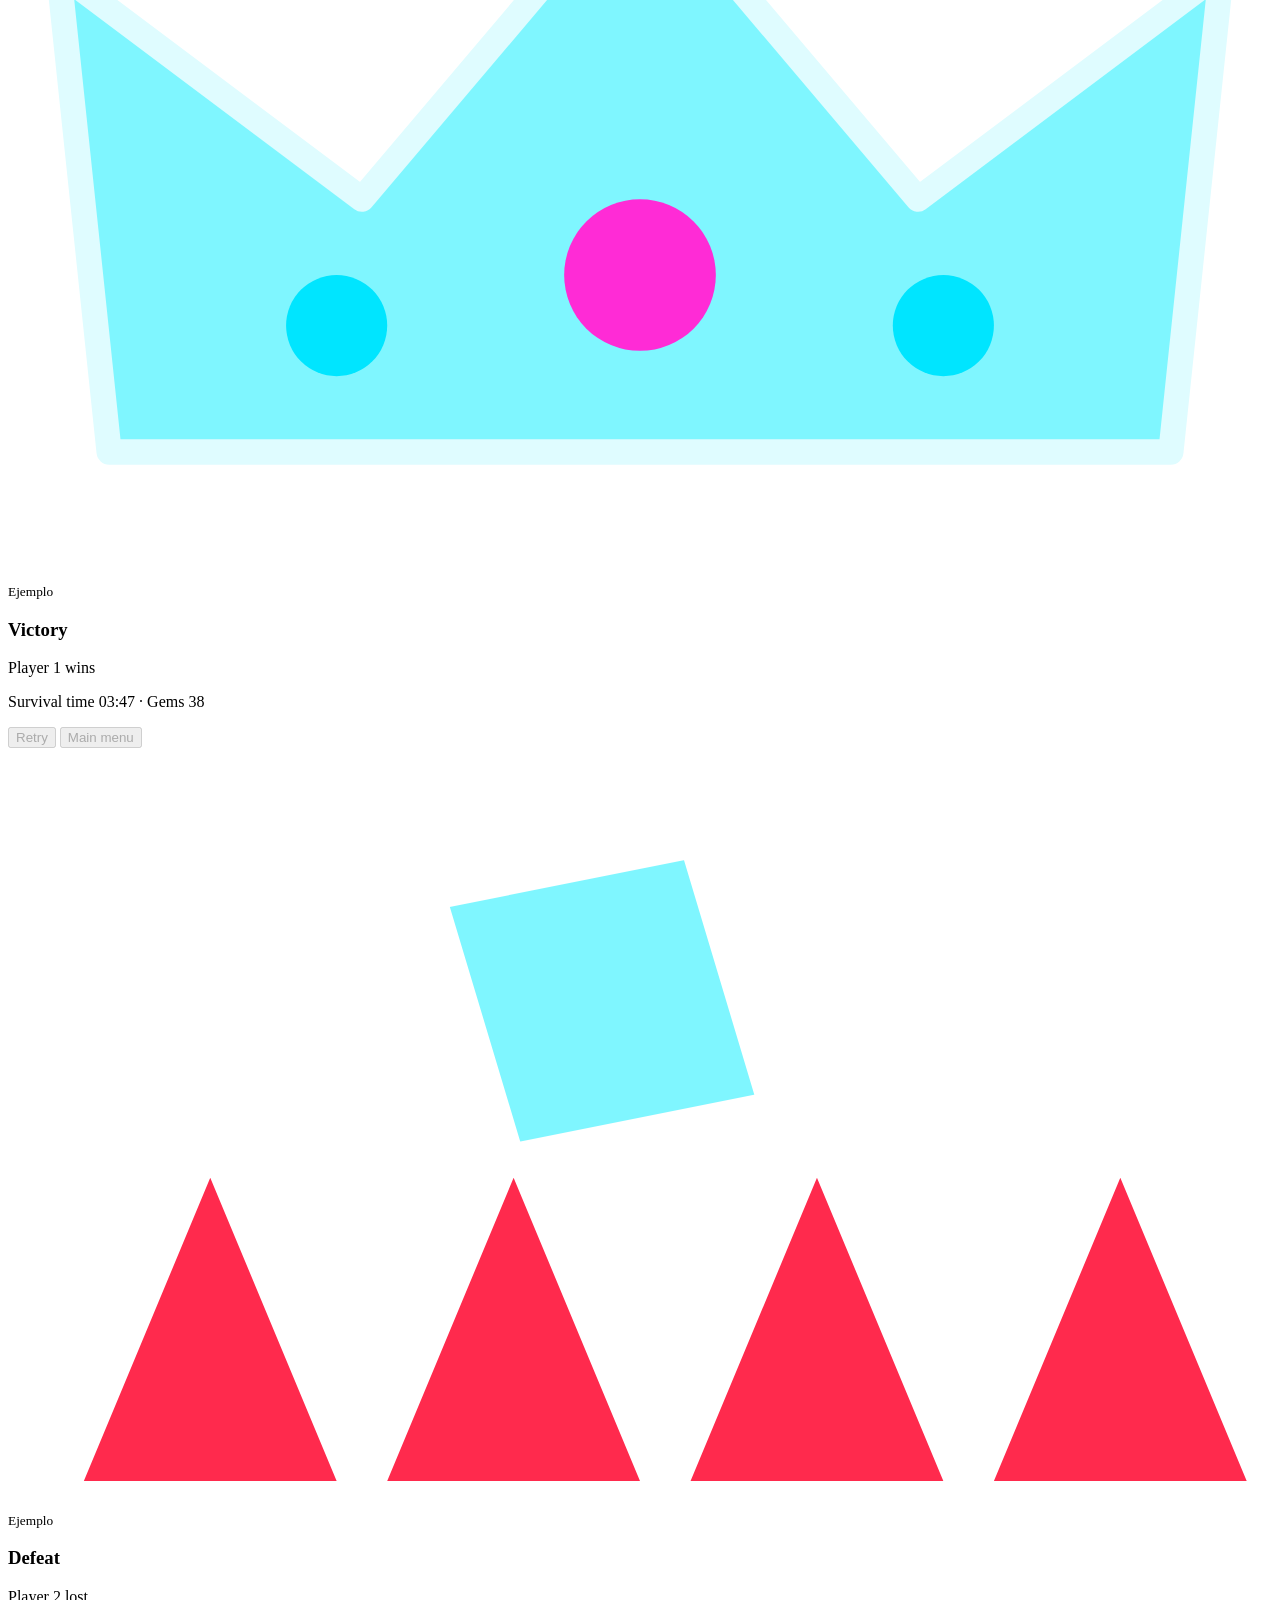
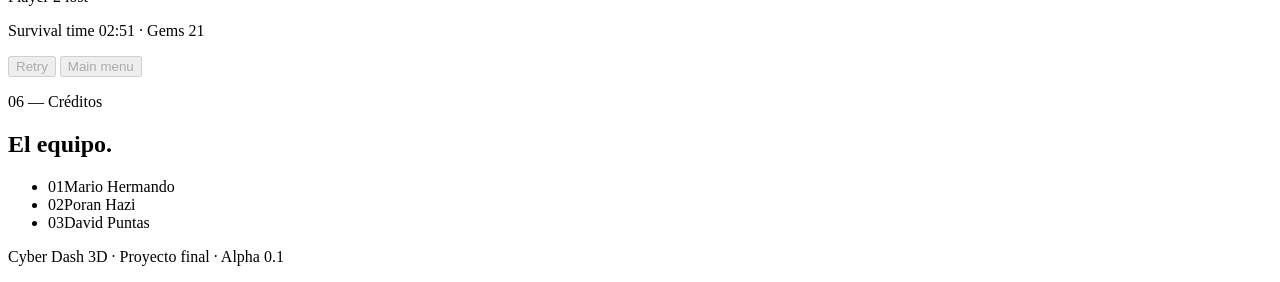
==== commit f06347f6: "MenuPrincipal" ====
--- a/index.html
+++ b/index.html
@@ -1,30 +1,53 @@
 <!DOCTYPE html>
+<!-- ======================================================================
+     CYBER DASH 3D · Prototipo ALPHA 0.1
+     Archivos: index.html (estructura) + styles.css (estilo) + script.js
+     + juego.html / juego.js (demo jugable)
+     (fondo 3D animado, menú móvil e indicador lateral de secciones)
+ 
+     ÍNDICE
+       0. Fondo 3D (canvas) + niebla
+       1. Cabecera flotante (barra tipo píldora)
+       2. Indicador lateral de secciones + aviso alpha
+       3. Inicio (hero)
+       4. Introducción
+       5. Retos + Personajes
+       6. Escenarios + Objetos (3 mapas)
+       7. Jugabilidad
+       8. Victoria y Derrota
+       9. Créditos
+      10. Pie de página
+     ====================================================================== -->
 <html lang="es">
 <head>
   <meta charset="utf-8">
   <meta name="viewport" content="width=device-width, initial-scale=1">
   <title>Cyber Dash 3D · Alpha</title>
   <meta name="description" content="Cyber Dash 3D, endless runner de Mario Hermando, Poran Hazi y David Puntas. Prototipo alpha.">
-
-  <!-- Tipografías -->
+ 
+  <!-- Tipografías: Inter Tight (titulares finos) + IBM Plex Mono (etiquetas) -->
   <link rel="preconnect" href="https://fonts.googleapis.com">
   <link rel="preconnect" href="https://fonts.gstatic.com" crossorigin>
   <link href="https://fonts.googleapis.com/css2?family=IBM+Plex+Mono:wght@400;500&family=Inter+Tight:wght@300;400;500&display=swap" rel="stylesheet">
-
+ 
   <link rel="stylesheet" href="styles.css">
 </head>
-
+ 
 <body>
-
-  <!-- Fondo en vídeo -->
-  <!-- muted + playsinline hacen falta para que el autoplay funcione -->
+ 
+  <!-- ===================== 0. FONDO EN VÍDEO ===================== -->
+  <!-- Vídeo en bucle (cyber-dash-fondo.mp4). Al hacer scroll se acerca
+       y la cámara corre más rápido (lo controla script.js).
+       muted + playsinline: necesarios para que se reproduzca solo. -->
   <video id="bg" class="bg-video" src="cyber-dash-fondo.mp4" poster="cyber-dash-fondo.jpg"
          autoplay muted loop playsinline preload="auto" aria-hidden="true"></video>
   <div class="fog" aria-hidden="true"></div>
-
-  <!-- Cabecera -->
+ 
+  <!-- ===================== 1. CABECERA FLOTANTE ===================== -->
   <header class="nav" id="top">
+    <!-- Logo -->
     <a class="brand" href="#inicio">
+      <!-- Icono: cubo en líneas (el Digital Core) -->
       <svg class="brand-icon" viewBox="0 0 24 24" aria-hidden="true">
         <path d="M12 2 21 7v10l-9 5-9-5V7z M3 7l9 5 9-5 M12 12v10" fill="none" stroke="currentColor" stroke-width="1.2" stroke-linejoin="round"/>
       </svg>
@@ -33,9 +56,11 @@
         <small>3D · Alpha 0.1</small>
       </span>
     </a>
-
-    
-
+ 
+    <!-- Botón de menú (solo se ve en móvil) -->
+    <button class="menu-btn" type="button" aria-expanded="false" aria-controls="menu">Menú</button>
+ 
+    <!-- Menú: cada enlace salta a la sección con ese id -->
     <nav id="menu">
       <a href="#introduccion">Introducción</a>
       <a href="#retos">Niveles</a>
@@ -44,12 +69,13 @@
       <a href="#resultados">Resultado</a>
       <a href="#creditos">Créditos</a>
     </nav>
-
-    <!-- Todavía no funciona -->
+ 
+    <!-- Botón de iniciar sesión (todavía no hace nada: es solo diseño) -->
     <a class="login" href="#">Iniciar sesión</a>
   </header>
-
-  <!-- Indicador lateral -->
+ 
+  <!-- ===================== 2. INDICADOR LATERAL + AVISO ALPHA ===================== -->
+  <!-- Se marca el punto de la sección que se está viendo -->
   <nav class="rail" aria-label="Secciones">
     <a href="#introduccion" data-sec="introduccion"><span>Intro</span><i></i></a>
     <a href="#retos" data-sec="retos"><span>Niveles</span><i></i></a>
@@ -58,41 +84,44 @@
     <a href="#resultados" data-sec="resultados"><span>Final</span><i></i></a>
     <a href="#creditos" data-sec="creditos"><span>Equipo</span><i></i></a>
   </nav>
-
-  <!-- Aviso alpha -->
+ 
+  <!-- Aviso de que la web está en construcción (píldora abajo a la derecha) -->
   <div class="alpha-banner"><i></i>Alpha 0.1 · Web en desarrollo</div>
-
+ 
+  <!-- ===================== CONTENIDO PRINCIPAL ===================== -->
   <main>
-
-    <!-- Inicio -->
+ 
+    <!-- ===================== 3. INICIO (HERO) ===================== -->
     <section class="hero" id="inicio">
       <p class="tag">Cyber Dash 3D —  Proyecto en desarrollo</p>
-      <h1>Cyber Dash 3D</span></h1>
+      <h1>Cyber Dash</h1>
       <p class="sub">Serás el que sobreviva a todos los niveles sin pausa y sin una meta a la que llegar.</p>
-
+ 
       <div class="actions">
-        <a class="btn" href="#retos">Ver niveles →</a>
-        <a class="btn ghost" href="#jugabilidad">Cómo se juega</a>
-      </div>
-
+        <!-- Abre la demo jugable (juego.html) -->
+        <a class="btn" href="juego.html">Jugar demo →</a>
+        <a class="btn ghost" href="#retos">Ver niveles</a>
+      </div>
+ 
       <p class="scroll-cue">Scroll · Entra en el juego</p>
     </section>
-
-    <!-- Introducción -->
+ 
+    <!-- ===================== 4. INTRODUCCIÓN ===================== -->
     <section id="introduccion">
       <p class="label">01 — Introducción</p>
       <h2>Imagina un juego innovador donde tu decides cuando tirar la toalla o rendirte.</h2>
       <p class="lead">Cyber Dash 3D es un endless runner con niveles modo hisotria y con un multijugador y modos infinitos .</p>
       <img class="shot" src="cyber-dash.png" alt="Captura de Cyber Dash 3D: el cubo corriendo por la Data Factory">
-
-    </section>
-
-    <!-- Niveles + personajes -->
+      
+    </section>
+ 
+    <!-- ===================== 5. RETOS + PERSONAJES ===================== -->
     <section id="retos">
       <p class="label">02 — Niveles + Personajes</p>
       <h2>El Personaje cambia de forma durante la partida y los distintos niveles.</h2>
-
+ 
       <div class="grid">
+        <!-- Tarjeta 1: forma principal -->
         <article class="card">
           <svg class="art card-art" viewBox="0 0 100 100" role="img" aria-label="Core Mode: cubo de cristal">
             <path d="M50 8 92 30 50 52 8 30z" fill="#7ff6ff"/>
@@ -105,7 +134,8 @@
           <p>Forma principal. Salta y esquiva.</p>
           <ul><li>Cubo de cristal</li><li>Salto</li><li>Esquiva</li></ul>
         </article>
-
+ 
+        <!-- Tarjeta 2: transformación en nave -->
         <article class="card">
           <svg class="art card-art" viewBox="0 0 100 100" role="img" aria-label="Hover Mode: nave">
             <path d="M8 62 50 30 92 62 70 70 50 64 30 70z" fill="#2d5bff"/>
@@ -117,7 +147,8 @@
           <p>Más velocidad. Supera nuevas zonas.</p>
           <ul><li>Nave</li><li>Más velocidad</li><li>Nuevas zonas</li></ul>
         </article>
-
+ 
+        <!-- Tarjeta 3: recompensas -->
         <article class="card">
           <svg class="art card-art" viewBox="0 0 100 100" role="img" aria-label="Energy Gems: gemas cian, azul y rosa">
             <path d="M22 28 34 42 22 66 10 42z" fill="#00e5ff"/>
@@ -134,15 +165,15 @@
         </article>
       </div>
     </section>
-
-    <!-- Escenarios -->
+ 
+    <!-- ===================== 6. ESCENARIOS + OBJETOS ===================== -->
     <section id="escenarios">
       <p class="label">03 — Escenarios + Objetos</p>
       <h2>Tres mapas. Cada uno más difícil que el anterior.</h2>
       <p class="lead">Modo historia de un solo jugador. El primero es el más fácil y la dificultad va aumentando.</p>
-
+ 
       <div class="grid">
-        <!-- Mapa 1 -->
+        <!-- MAPA 1: Ciudad Neón -->
         <article class="card">
           <svg class="art map-art" viewBox="0 0 320 180" role="img" aria-label="Mapa 1: ciudad neón con edificios y pinchos">
             <defs>
@@ -162,8 +193,8 @@
           <h3>Ciudad Neón</h3>
           <ul><li>Saltos</li><li>Pinchos</li></ul>
         </article>
-
-        <!-- Mapa 2 -->
+ 
+        <!-- MAPA 2: Fábrica Láser -->
         <article class="card">
           <svg class="art map-art" viewBox="0 0 320 180" role="img" aria-label="Mapa 2: fábrica violeta con láseres">
             <defs>
@@ -184,8 +215,8 @@
           <h3>Fábrica Láser</h3>
           <ul><li>Láseres</li></ul>
         </article>
-
-        <!-- Mapa 3 -->
+ 
+        <!-- MAPA 3: Infierno Rojo -->
         <article class="card">
           <svg class="art map-art" viewBox="0 0 320 180" role="img" aria-label="Mapa 3: infierno rojo con láseres y pinchos">
             <defs>
@@ -208,12 +239,12 @@
         </article>
       </div>
     </section>
-
-    <!-- Jugabilidad -->
+ 
+    <!-- ===================== 7. JUGABILIDAD ===================== -->
     <section id="jugabilidad">
       <p class="label">04 — Jugabilidad</p>
       <h2>Avanza solo. Tú solo tienes que saltar.</h2>
-
+ 
       <div class="grid two">
         <div class="card">
           <small>Automático</small>
@@ -224,20 +255,24 @@
           <p>Se puede jugar <strong>en solitario o en dúo</strong>, con dos personas en la misma pantalla. Los controles son sencillos y hacen falta buenos reflejos.</p>
         </div>
       </div>
-
+ 
       <img class="shot" src="cyber-dash.png" alt="Captura de Cyber Dash 3D: sector 2-1 Data Factory">
-
+ 
       <p class="note">Controles: <kbd>Espacio</kbd> salta el jugador 1 · <kbd>↑</kbd> salta el jugador 2</p>
-      <p class="note">La demo jugable todavía no está disponible.</p>
-    </section>
-
-    <!-- Victoria y derrota -->
+      <!-- Enlace a la demo jugable -->
+      <div class="actions demo-actions">
+        <a class="btn" href="juego.html">Jugar la demo →</a>
+      </div>
+    </section>
+ 
+    <!-- ===================== 8. VICTORIA Y DERROTA ===================== -->
     <section id="resultados">
       <p class="label">05 — Victoria y Derrota</p>
       <h2>Cuánto has durado. Cuántas gemas tienes.</h2>
       <p class="lead">Al acabar la partida aparece una pantalla de victoria o derrota con el tiempo y las gemas conseguidas, y dos botones: reintentar o volver al menú principal.</p>
-
+ 
       <div class="grid two">
+        <!-- Pantalla de VICTORIA (ejemplo) -->
         <article class="card win">
           <svg class="art card-art" viewBox="0 0 100 60" role="img" aria-label="Corona de victoria">
             <path d="M8 50 4 12l24 18L50 4l22 26 24-18-4 38z" fill="#7ff6ff" stroke="#dffcff" stroke-width="2" stroke-linejoin="round"/>
@@ -254,7 +289,8 @@
             <button class="btn ghost" type="button" disabled>Main menu</button>
           </div>
         </article>
-
+ 
+        <!-- Pantalla de DERROTA (ejemplo) -->
         <article class="card lose">
           <svg class="art card-art" viewBox="0 0 100 60" role="img" aria-label="Cubo sobre pinchos: derrota">
             <path d="M6 58l10-24 10 24zM30 58l10-24 10 24zM54 58l10-24 10 24zM78 58l10-24 10 24z" fill="#ff2a4d"/>
@@ -271,8 +307,8 @@
         </article>
       </div>
     </section>
-
-    <!-- Créditos -->
+ 
+    <!-- ===================== 9. CRÉDITOS ===================== -->
     <section id="creditos">
       <p class="label">06 — Créditos</p>
       <h2>El equipo.</h2>
@@ -282,14 +318,15 @@
         <li><span>03</span>David Puntas</li>
       </ul>
     </section>
-
+ 
   </main>
-
-  <!-- Pie -->
+ 
+  <!-- ===================== 10. PIE DE PÁGINA ===================== -->
   <footer>
     <p>Cyber Dash 3D · Proyecto final · Alpha 0.1</p>
   </footer>
-
+ 
   <script src="script.js"></script>
 </body>
 </html>
+ 
